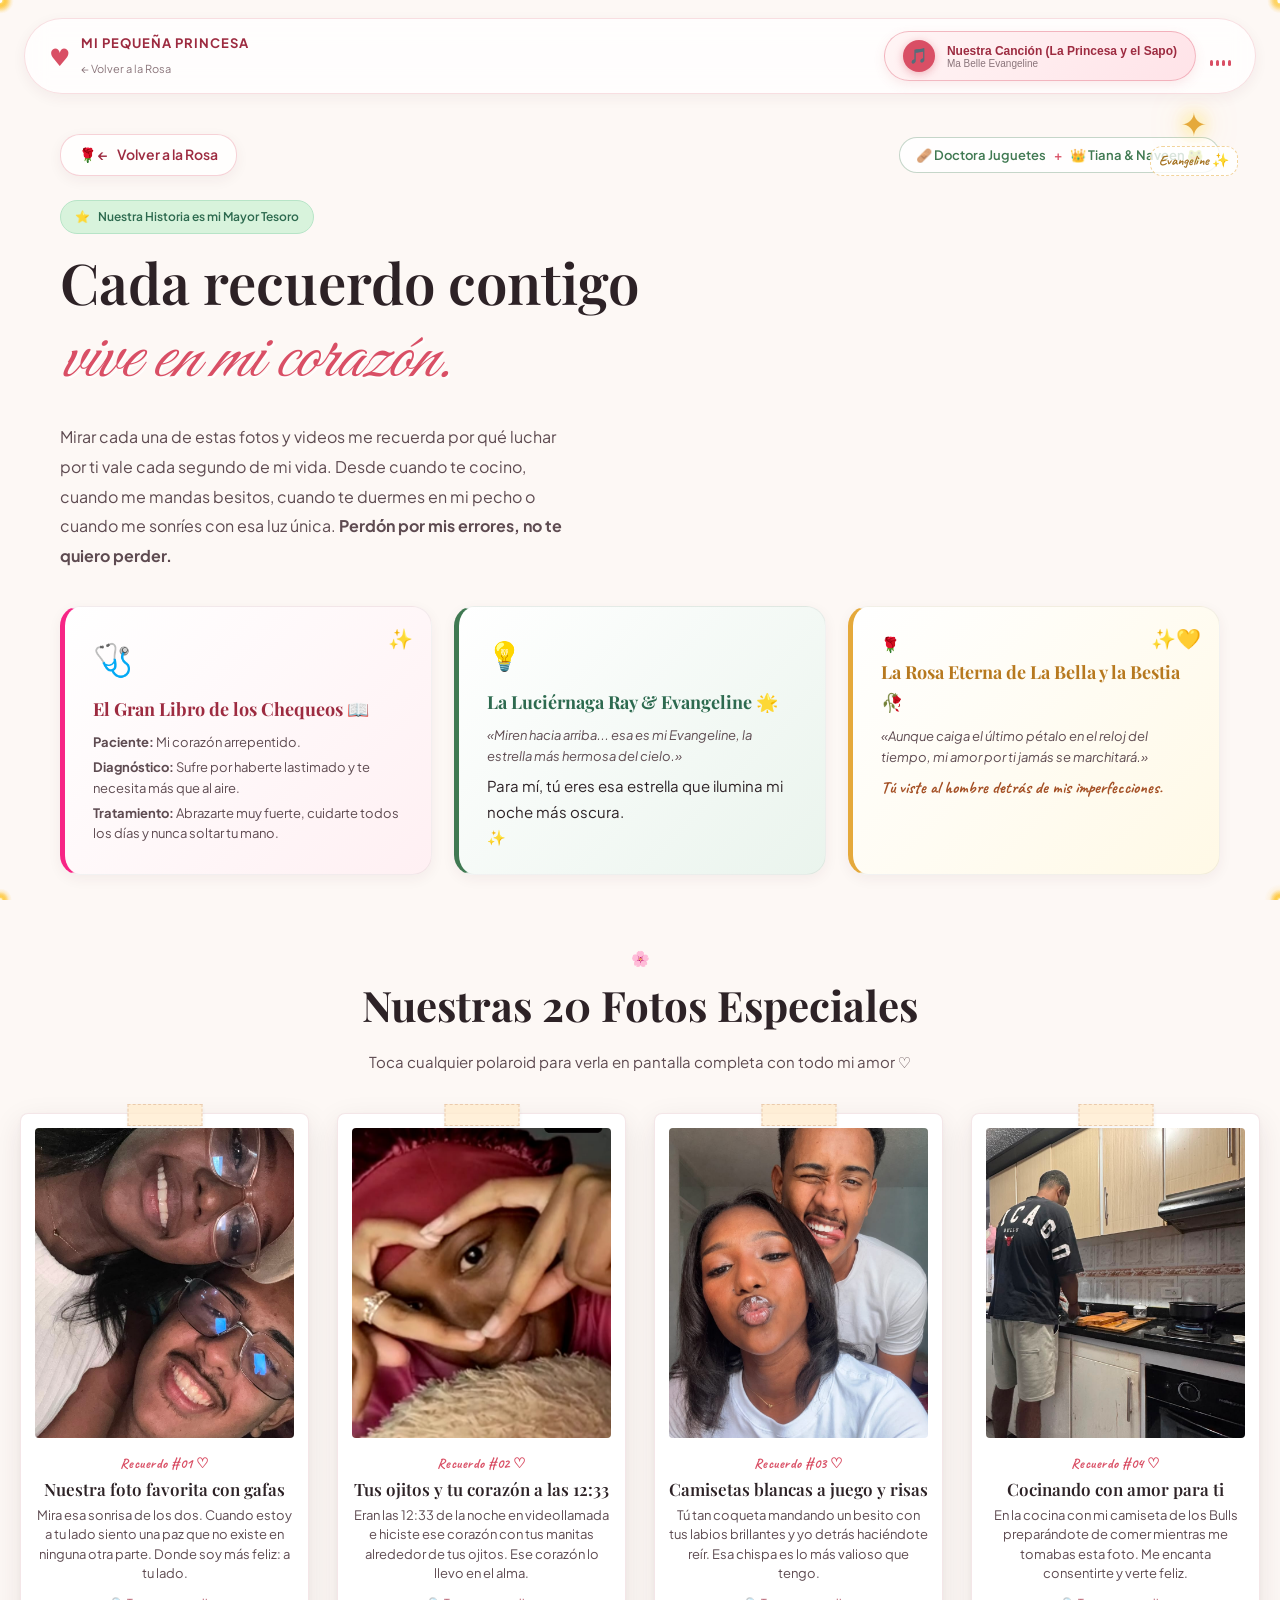
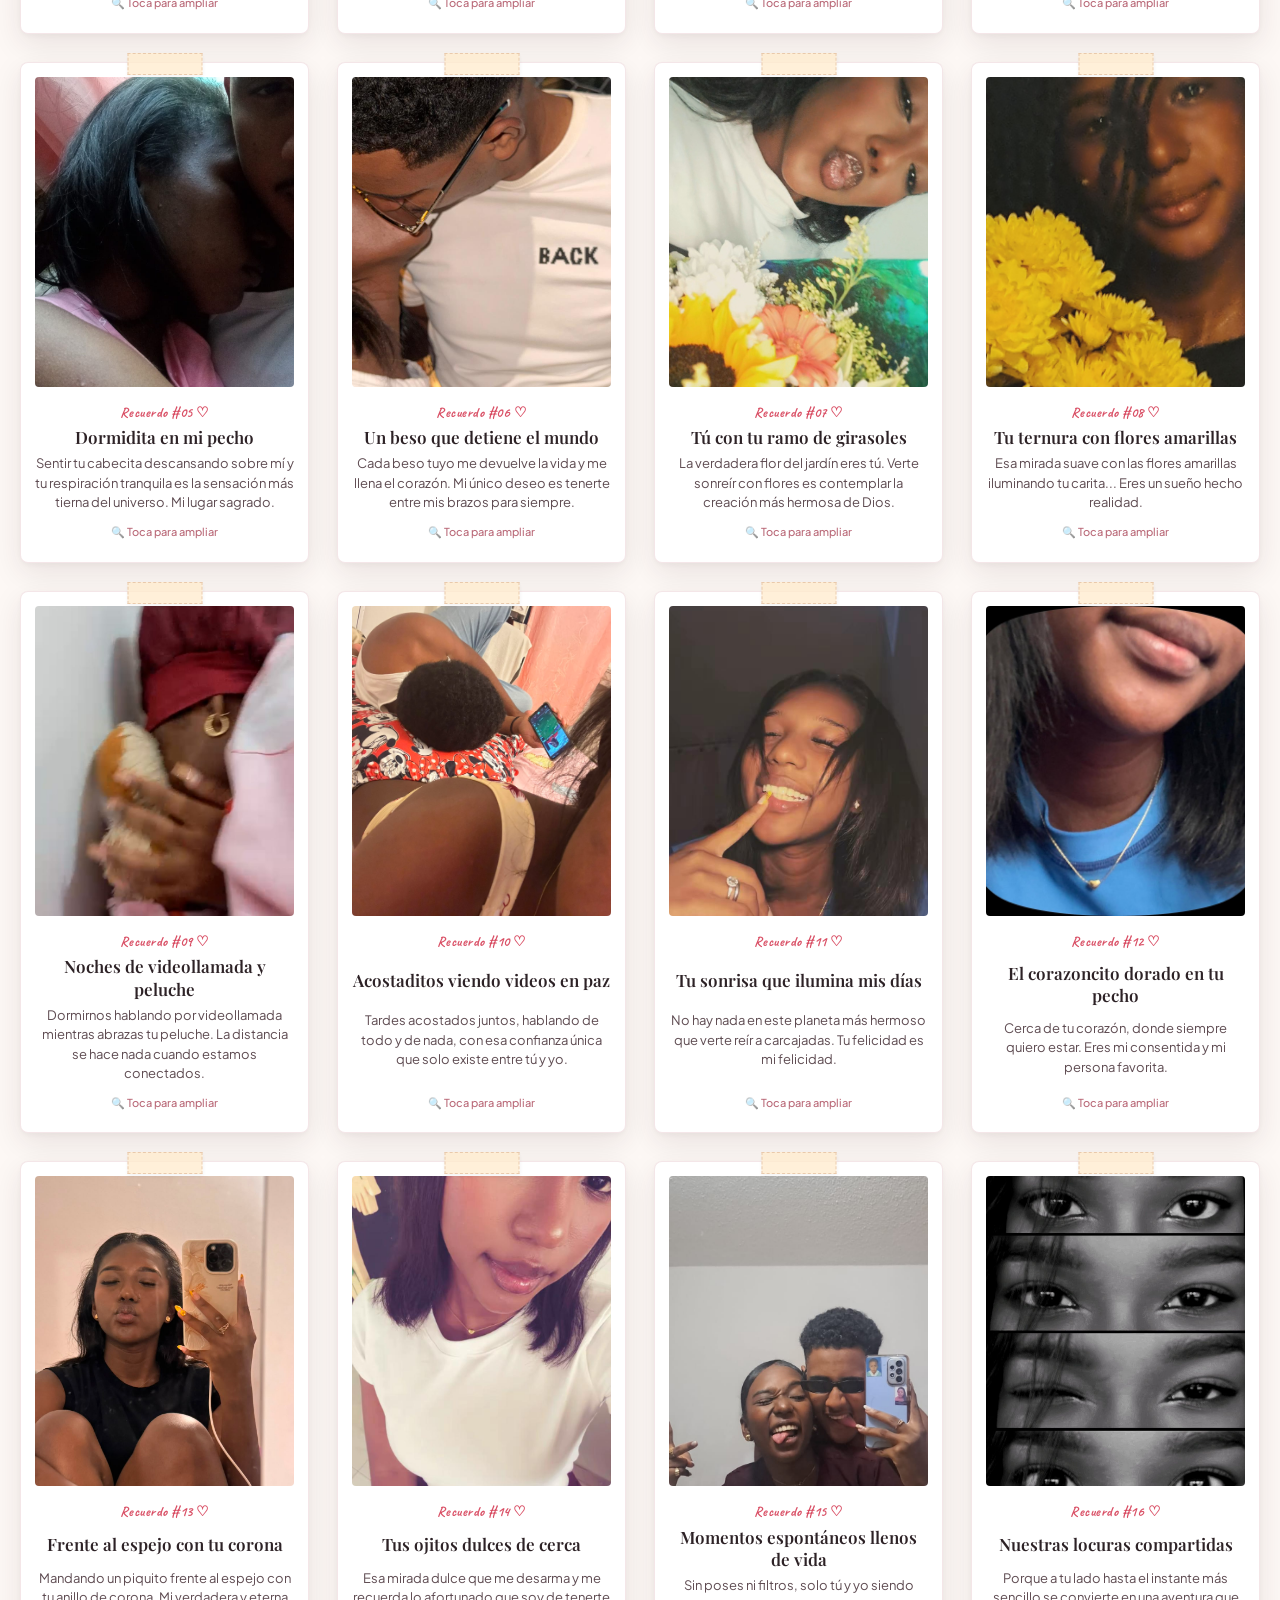
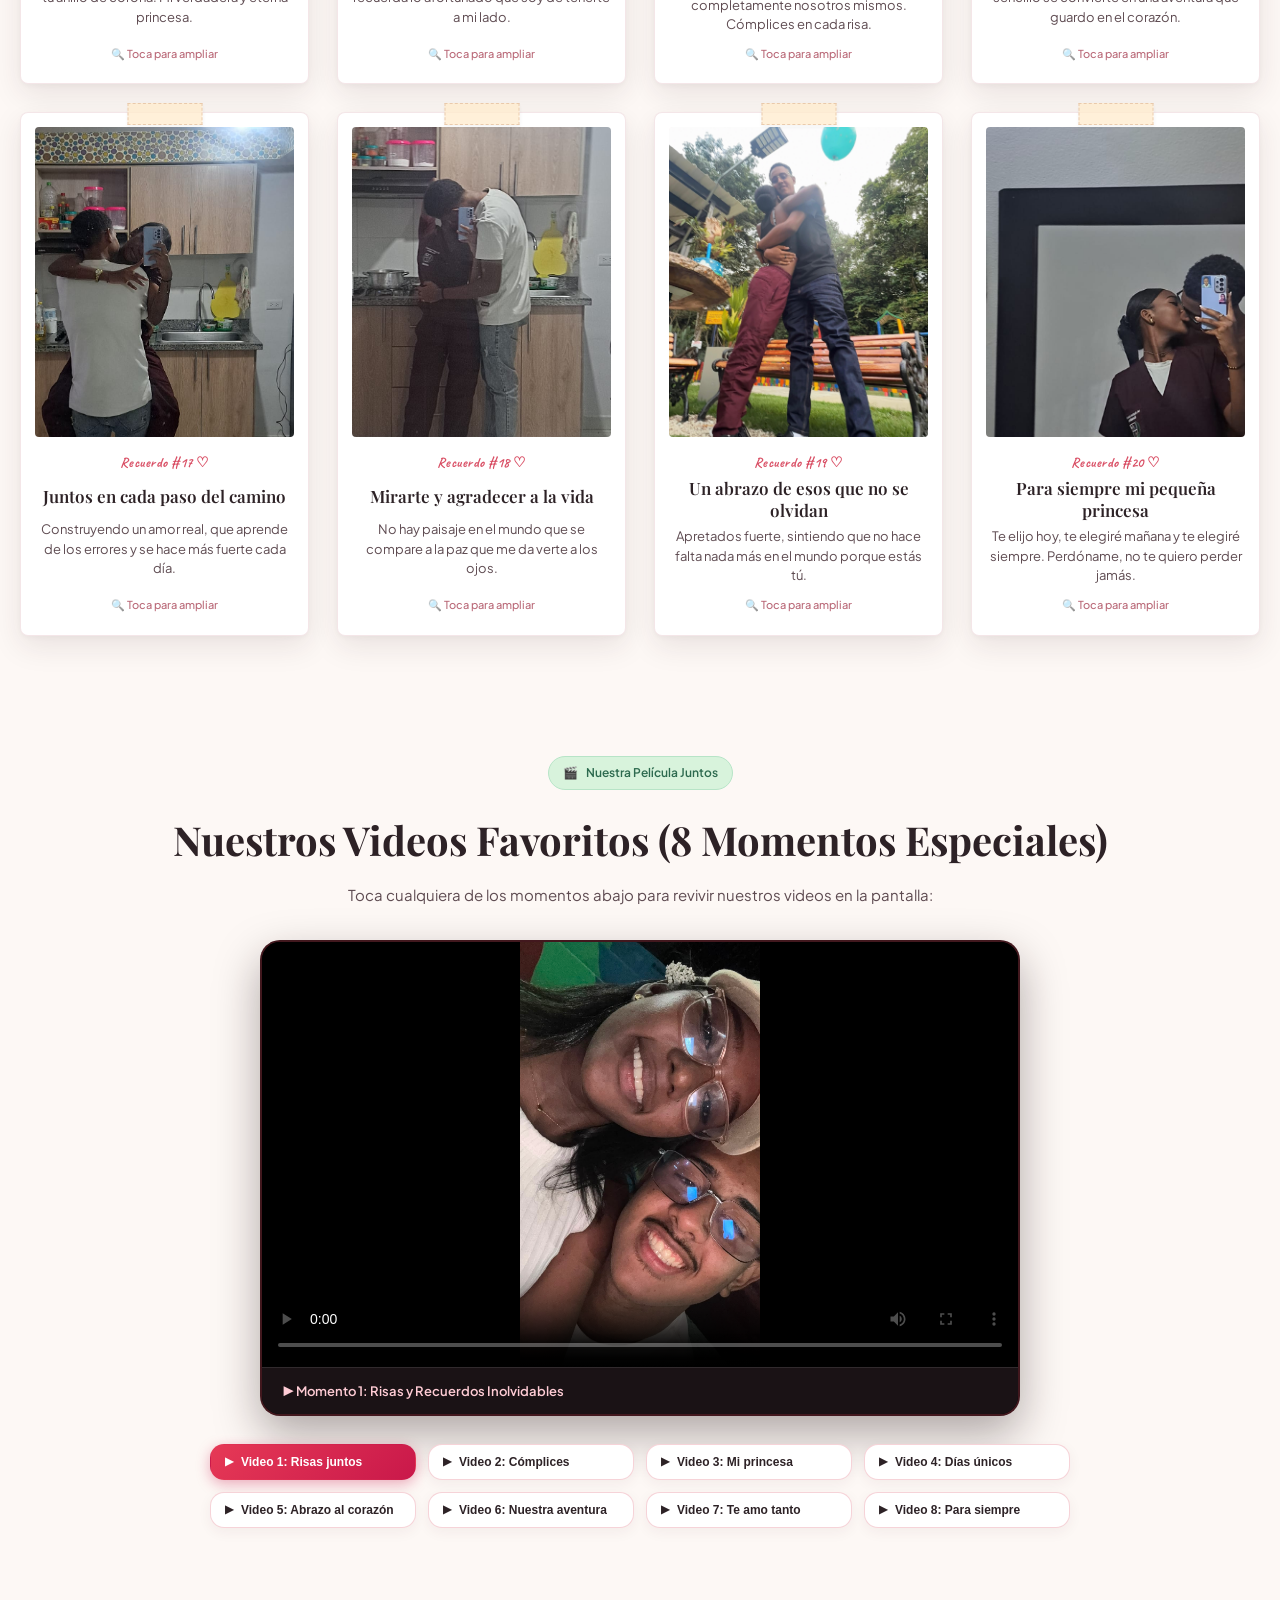
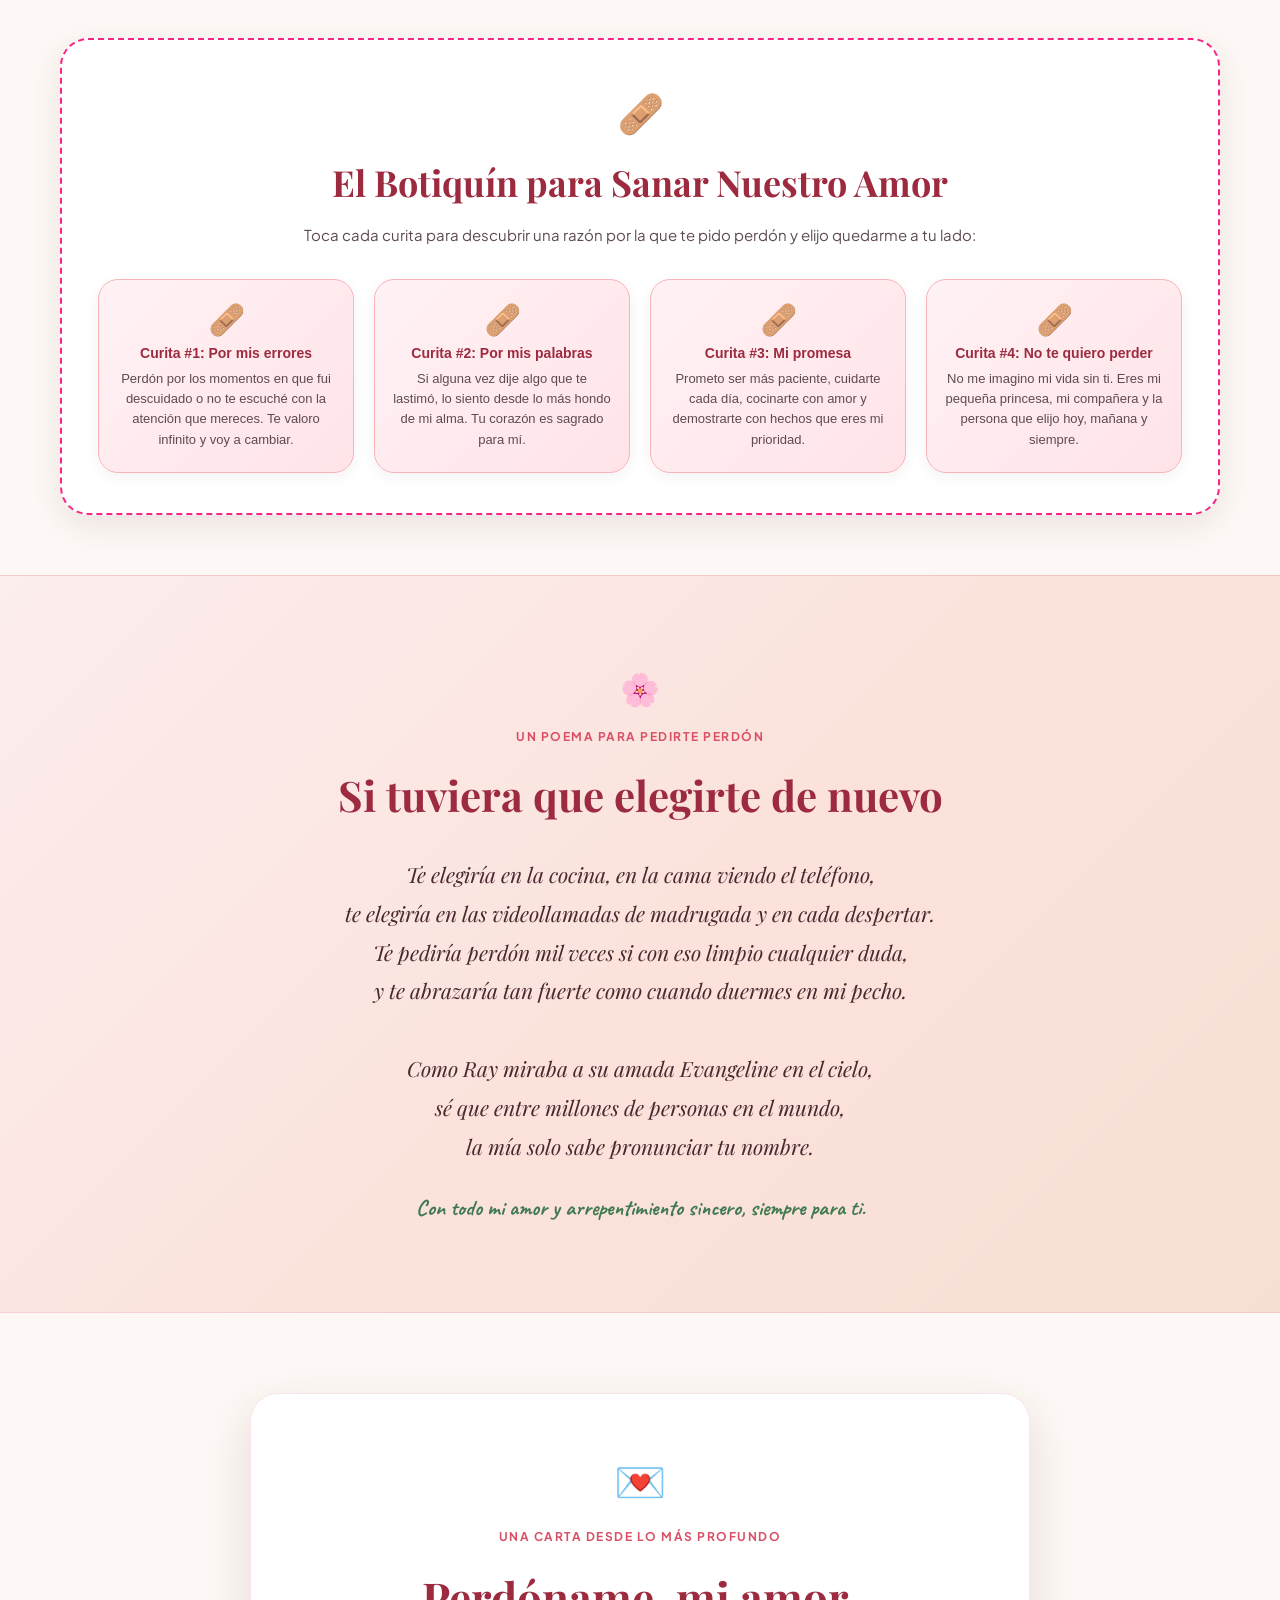
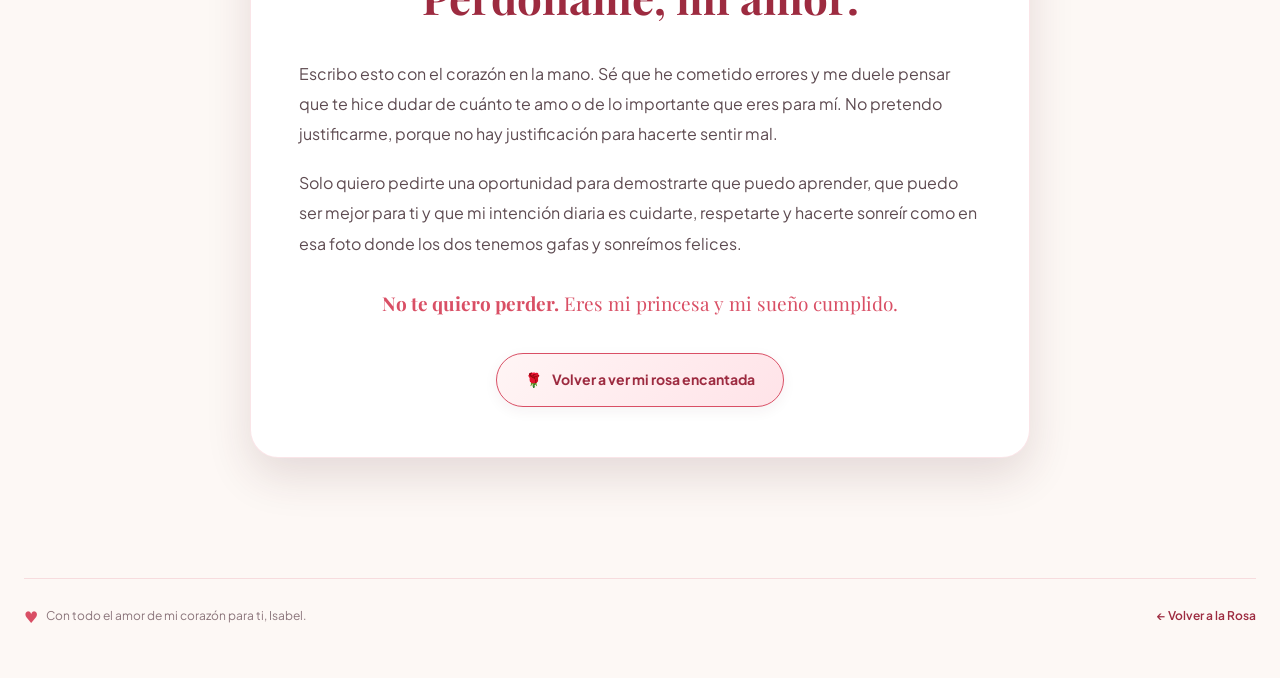
==== recuerdos.html @ 068a268e "Charly y Isabel: Mi Pequena Princesa con 20 fotos, videos, flor animada y musica" ====
<!doctype html>
<html lang="es">
<head>
  <meta charset="utf-8">
  <meta name="viewport" content="width=device-width, initial-scale=1">
  <meta name="theme-color" content="#fcf3ef">
  <meta name="description" content="Nuestros recuerdos más bonitos, fotos, videos y una promesa de cuidar lo que somos.">
  <title>Nuestros Recuerdos | Charly & Isabel</title>
  <link rel="preconnect" href="https://fonts.googleapis.com">
  <link rel="preconnect" href="https://fonts.gstatic.com" crossorigin>
  <link href="https://fonts.googleapis.com/css2?family=Caveat:wght@600;700&family=Great+Vibes&family=Playfair+Display:ital,wght@0,400;0,600;0,700;1,400;1,600&family=Plus+Jakarta+Sans:wght@300;400;500;600;700&display=swap" rel="stylesheet">
  <link rel="stylesheet" href="styles.css">
  <script src="script.js" defer></script>
</head>
<body class="memories-page">
  <!-- Fondo dinámico de luciérnagas de Ray y pétalos de rosa -->
  <canvas id="ambient-canvas" class="ambient-canvas" aria-hidden="true"></canvas>

  <!-- Estrella Evangeline -->
  <div class="evangeline-star" title="Evangeline, la estrella más brillante" aria-hidden="true">
    <span class="star-sparkle">✦</span>
    <span class="star-caption">Evangeline ✨</span>
  </div>

  <!-- Barra de navegación superior -->
  <header class="topbar">
    <a class="wordmark" href="index.html" aria-label="Volver a la flor">
      <span class="wordmark-heart">♥</span>
      <div class="wordmark-text">
        <strong>MI PEQUEÑA PRINCESA</strong>
        <span>← Volver a la Rosa</span>
      </div>
    </a>

    <div class="music-player-bar">
      <button class="music-button" type="button" data-music-toggle aria-label="Reproducir nuestra canción" title="Reproducir música romántica">
        <span class="music-disc" aria-hidden="true">
          <span class="music-note-icon">🎵</span>
        </span>
        <div class="music-info">
          <span class="music-title-text" data-music-label>Nuestra Canción (La Princesa y el Sapo)</span>
          <span class="music-status-sub">Ma Belle Evangeline</span>
        </div>
      </button>
      <div class="audio-waves" aria-hidden="true">
        <span></span><span></span><span></span><span></span>
      </div>
    </div>
  </header>

  <main>
    <!-- Encabezado de la Página de Recuerdos -->
    <section class="memory-heading layout-wrap">
      <div class="header-nav-row">
        <a class="back-link" href="index.html">
          <span class="back-icon" aria-hidden="true">🌹 ←</span> Volver a la Rosa
        </a>
        <div class="characters-floating-badge">
          <span class="char-icon" title="Doctora Juguetes">🩹 Doctora Juguetes</span>
          <span class="char-sep">+</span>
          <span class="char-icon" title="La Princesa y el Sapo">👑 Tiana & Naveen 🐸</span>
        </div>
      </div>

      <div class="memory-title-box">
        <div class="cute-badge sapo-badge">
          <span class="badge-icon">⭐</span>
          <span>Nuestra Historia es mi Mayor Tesoro</span>
        </div>
        <h1 class="main-title">
          Cada recuerdo contigo<br>
          <em class="title-accent">vive en mi corazón.</em>
        </h1>
        <p class="intro">
          Mirar cada una de estas fotos y videos me recuerda por qué luchar por ti vale cada segundo de mi vida. Desde cuando te cocino, cuando me mandas besitos, cuando te duermes en mi pecho o cuando me sonríes con esa luz única. <strong>Perdón por mis errores, no te quiero perder.</strong>
        </p>
      </div>

      <!-- Personajes animados: Doctora Juguetes y La Princesa y el Sapo -->
      <div class="magical-duo-banner" aria-label="Decoración animada de personajes">
        <!-- Personaje 1: El Gran Chequeo del Amor (Doctora Juguetes) -->
        <div class="char-card doc-box">
          <div class="doc-icon-pulse">🩺</div>
          <div class="doc-card-body">
            <h3>El Gran Libro de los Chequeos 📖</h3>
            <p><strong>Paciente:</strong> Mi corazón arrepentido.</p>
            <p><strong>Diagnóstico:</strong> Sufre por haberte lastimado y te necesita más que al aire.</p>
            <p><strong>Tratamiento:</strong> Abrazarte muy fuerte, cuidarte todos los días y nunca soltar tu mano.</p>
          </div>
          <span class="sparkle-doc">✨</span>
        </div>

        <!-- Personaje 2: Ray y Evangeline (La Princesa y el Sapo) -->
        <div class="char-card bayou-box">
          <div class="ray-mini-glow">
            <span class="firefly-emoji">💡</span>
          </div>
          <div class="bayou-card-body">
            <h3>La Luciérnaga Ray & Evangeline 🌟</h3>
            <p class="bayou-quote">«Miren hacia arriba... esa es mi Evangeline, la estrella más hermosa del cielo.»</p>
            <span class="ray-note">Para mí, tú eres esa estrella que ilumina mi noche más oscura.</span>
          </div>
          <span class="sparkle-bayou">✨</span>
        </div>

        <!-- Personaje 3: La Rosa Encantada -->
        <div class="char-card beauty-box">
          <div class="rose-mini-icon">
            <span class="rose-emoji">🌹</span>
          </div>
          <div class="beauty-card-body">
            <h3>La Rosa Eterna de La Bella y la Bestia 🥀</h3>
            <p class="bayou-quote">«Aunque caiga el último pétalo en el reloj del tiempo, mi amor por ti jamás se marchitará.»</p>
            <span class="beauty-note">Tú viste al hombre detrás de mis imperfecciones.</span>
          </div>
          <span class="sparkle-rose">✨💛</span>
        </div>
      </div>
    </section>

    <!-- ÁLBUM COMPLETO CON TODAS LAS 20 FOTOS REALES (DISEÑO POLAROID CENTRADO) -->
    <section class="photos-album-section" aria-label="Todas nuestras fotos juntos">
      <div class="section-title-center">
        <span class="tiny-flower">🌸</span>
        <h2 class="album-section-title">Nuestras 20 Fotos Especiales</h2>
        <p class="album-section-sub">Toca cualquier polaroid para verla en pantalla completa con todo mi amor ♡</p>
      </div>

      <div class="photos-album-grid">

        <article class="polaroid-card" data-full="assets/foto-8.jpg" data-caption="Nuestra foto favorita con gafas — Mira esa sonrisa de los dos. Cuando estoy a tu lado siento una paz que no existe en ninguna otra parte. Donde soy más feliz: a tu lado.">
          <div class="polaroid-tape" aria-hidden="true"></div>
          <div class="polaroid-img-wrap">
            <img src="assets/foto-8.jpg" alt="Nuestra foto favorita con gafas" loading="lazy">
          </div>
          <div class="polaroid-content">
            <span class="polaroid-num-badge">Recuerdo #01 ♡</span>
            <h3 class="polaroid-title">Nuestra foto favorita con gafas</h3>
            <p class="polaroid-desc">Mira esa sonrisa de los dos. Cuando estoy a tu lado siento una paz que no existe en ninguna otra parte. Donde soy más feliz: a tu lado.</p>
            <span class="zoom-hint">🔍 Toca para ampliar</span>
          </div>
        </article>

        <article class="polaroid-card" data-full="assets/foto-2.jpg" data-caption="Tus ojitos y tu corazón a las 12:33 — Eran las 12:33 de la noche en videollamada e hiciste ese corazón con tus manitas alrededor de tus ojitos. Ese corazón lo llevo en el alma.">
          <div class="polaroid-tape" aria-hidden="true"></div>
          <div class="polaroid-img-wrap">
            <img src="assets/foto-2.jpg" alt="Tus ojitos y tu corazón a las 12:33" loading="lazy">
          </div>
          <div class="polaroid-content">
            <span class="polaroid-num-badge">Recuerdo #02 ♡</span>
            <h3 class="polaroid-title">Tus ojitos y tu corazón a las 12:33</h3>
            <p class="polaroid-desc">Eran las 12:33 de la noche en videollamada e hiciste ese corazón con tus manitas alrededor de tus ojitos. Ese corazón lo llevo en el alma.</p>
            <span class="zoom-hint">🔍 Toca para ampliar</span>
          </div>
        </article>

        <article class="polaroid-card" data-full="assets/foto-5.jpg" data-caption="Camisetas blancas a juego y risas — Tú tan coqueta mandando un besito con tus labios brillantes y yo detrás haciéndote reír. Esa chispa es lo más valioso que tengo.">
          <div class="polaroid-tape" aria-hidden="true"></div>
          <div class="polaroid-img-wrap">
            <img src="assets/foto-5.jpg" alt="Camisetas blancas a juego y risas" loading="lazy">
          </div>
          <div class="polaroid-content">
            <span class="polaroid-num-badge">Recuerdo #03 ♡</span>
            <h3 class="polaroid-title">Camisetas blancas a juego y risas</h3>
            <p class="polaroid-desc">Tú tan coqueta mandando un besito con tus labios brillantes y yo detrás haciéndote reír. Esa chispa es lo más valioso que tengo.</p>
            <span class="zoom-hint">🔍 Toca para ampliar</span>
          </div>
        </article>

        <article class="polaroid-card" data-full="assets/foto-4.jpg" data-caption="Cocinando con amor para ti — En la cocina con mi camiseta de los Bulls preparándote de comer mientras me tomabas esta foto. Me encanta consentirte y verte feliz.">
          <div class="polaroid-tape" aria-hidden="true"></div>
          <div class="polaroid-img-wrap">
            <img src="assets/foto-4.jpg" alt="Cocinando con amor para ti" loading="lazy">
          </div>
          <div class="polaroid-content">
            <span class="polaroid-num-badge">Recuerdo #04 ♡</span>
            <h3 class="polaroid-title">Cocinando con amor para ti</h3>
            <p class="polaroid-desc">En la cocina con mi camiseta de los Bulls preparándote de comer mientras me tomabas esta foto. Me encanta consentirte y verte feliz.</p>
            <span class="zoom-hint">🔍 Toca para ampliar</span>
          </div>
        </article>

        <article class="polaroid-card" data-full="assets/foto-9.jpg" data-caption="Dormidita en mi pecho — Sentir tu cabecita descansando sobre mí y tu respiración tranquila es la sensación más tierna del universo. Mi lugar sagrado.">
          <div class="polaroid-tape" aria-hidden="true"></div>
          <div class="polaroid-img-wrap">
            <img src="assets/foto-9.jpg" alt="Dormidita en mi pecho" loading="lazy">
          </div>
          <div class="polaroid-content">
            <span class="polaroid-num-badge">Recuerdo #05 ♡</span>
            <h3 class="polaroid-title">Dormidita en mi pecho</h3>
            <p class="polaroid-desc">Sentir tu cabecita descansando sobre mí y tu respiración tranquila es la sensación más tierna del universo. Mi lugar sagrado.</p>
            <span class="zoom-hint">🔍 Toca para ampliar</span>
          </div>
        </article>

        <article class="polaroid-card" data-full="assets/foto-7.jpg" data-caption="Un beso que detiene el mundo — Cada beso tuyo me devuelve la vida y me llena el corazón. Mi único deseo es tenerte entre mis brazos para siempre.">
          <div class="polaroid-tape" aria-hidden="true"></div>
          <div class="polaroid-img-wrap">
            <img src="assets/foto-7.jpg" alt="Un beso que detiene el mundo" loading="lazy">
          </div>
          <div class="polaroid-content">
            <span class="polaroid-num-badge">Recuerdo #06 ♡</span>
            <h3 class="polaroid-title">Un beso que detiene el mundo</h3>
            <p class="polaroid-desc">Cada beso tuyo me devuelve la vida y me llena el corazón. Mi único deseo es tenerte entre mis brazos para siempre.</p>
            <span class="zoom-hint">🔍 Toca para ampliar</span>
          </div>
        </article>

        <article class="polaroid-card" data-full="assets/foto-10.jpg" data-caption="Tú con tu ramo de girasoles — La verdadera flor del jardín eres tú. Verte sonreír con flores es contemplar la creación más hermosa de Dios.">
          <div class="polaroid-tape" aria-hidden="true"></div>
          <div class="polaroid-img-wrap">
            <img src="assets/foto-10.jpg" alt="Tú con tu ramo de girasoles" loading="lazy">
          </div>
          <div class="polaroid-content">
            <span class="polaroid-num-badge">Recuerdo #07 ♡</span>
            <h3 class="polaroid-title">Tú con tu ramo de girasoles</h3>
            <p class="polaroid-desc">La verdadera flor del jardín eres tú. Verte sonreír con flores es contemplar la creación más hermosa de Dios.</p>
            <span class="zoom-hint">🔍 Toca para ampliar</span>
          </div>
        </article>

        <article class="polaroid-card" data-full="assets/foto-6.jpg" data-caption="Tu ternura con flores amarillas — Esa mirada suave con las flores amarillas iluminando tu carita... Eres un sueño hecho realidad.">
          <div class="polaroid-tape" aria-hidden="true"></div>
          <div class="polaroid-img-wrap">
            <img src="assets/foto-6.jpg" alt="Tu ternura con flores amarillas" loading="lazy">
          </div>
          <div class="polaroid-content">
            <span class="polaroid-num-badge">Recuerdo #08 ♡</span>
            <h3 class="polaroid-title">Tu ternura con flores amarillas</h3>
            <p class="polaroid-desc">Esa mirada suave con las flores amarillas iluminando tu carita... Eres un sueño hecho realidad.</p>
            <span class="zoom-hint">🔍 Toca para ampliar</span>
          </div>
        </article>

        <article class="polaroid-card" data-full="assets/foto-1.jpg" data-caption="Noches de videollamada y peluche — Dormirnos hablando por videollamada mientras abrazas tu peluche. La distancia se hace nada cuando estamos conectados.">
          <div class="polaroid-tape" aria-hidden="true"></div>
          <div class="polaroid-img-wrap">
            <img src="assets/foto-1.jpg" alt="Noches de videollamada y peluche" loading="lazy">
          </div>
          <div class="polaroid-content">
            <span class="polaroid-num-badge">Recuerdo #09 ♡</span>
            <h3 class="polaroid-title">Noches de videollamada y peluche</h3>
            <p class="polaroid-desc">Dormirnos hablando por videollamada mientras abrazas tu peluche. La distancia se hace nada cuando estamos conectados.</p>
            <span class="zoom-hint">🔍 Toca para ampliar</span>
          </div>
        </article>

        <article class="polaroid-card" data-full="assets/foto-3.jpg" data-caption="Acostaditos viendo videos en paz — Tardes acostados juntos, hablando de todo y de nada, con esa confianza única que solo existe entre tú y yo.">
          <div class="polaroid-tape" aria-hidden="true"></div>
          <div class="polaroid-img-wrap">
            <img src="assets/foto-3.jpg" alt="Acostaditos viendo videos en paz" loading="lazy">
          </div>
          <div class="polaroid-content">
            <span class="polaroid-num-badge">Recuerdo #10 ♡</span>
            <h3 class="polaroid-title">Acostaditos viendo videos en paz</h3>
            <p class="polaroid-desc">Tardes acostados juntos, hablando de todo y de nada, con esa confianza única que solo existe entre tú y yo.</p>
            <span class="zoom-hint">🔍 Toca para ampliar</span>
          </div>
        </article>

        <article class="polaroid-card" data-full="assets/foto-11.jpg" data-caption="Tu sonrisa que ilumina mis días — No hay nada en este planeta más hermoso que verte reír a carcajadas. Tu felicidad es mi felicidad.">
          <div class="polaroid-tape" aria-hidden="true"></div>
          <div class="polaroid-img-wrap">
            <img src="assets/foto-11.jpg" alt="Tu sonrisa que ilumina mis días" loading="lazy">
          </div>
          <div class="polaroid-content">
            <span class="polaroid-num-badge">Recuerdo #11 ♡</span>
            <h3 class="polaroid-title">Tu sonrisa que ilumina mis días</h3>
            <p class="polaroid-desc">No hay nada en este planeta más hermoso que verte reír a carcajadas. Tu felicidad es mi felicidad.</p>
            <span class="zoom-hint">🔍 Toca para ampliar</span>
          </div>
        </article>

        <article class="polaroid-card" data-full="assets/foto-12.jpg" data-caption="El corazoncito dorado en tu pecho — Cerca de tu corazón, donde siempre quiero estar. Eres mi consentida y mi persona favorita.">
          <div class="polaroid-tape" aria-hidden="true"></div>
          <div class="polaroid-img-wrap">
            <img src="assets/foto-12.jpg" alt="El corazoncito dorado en tu pecho" loading="lazy">
          </div>
          <div class="polaroid-content">
            <span class="polaroid-num-badge">Recuerdo #12 ♡</span>
            <h3 class="polaroid-title">El corazoncito dorado en tu pecho</h3>
            <p class="polaroid-desc">Cerca de tu corazón, donde siempre quiero estar. Eres mi consentida y mi persona favorita.</p>
            <span class="zoom-hint">🔍 Toca para ampliar</span>
          </div>
        </article>

        <article class="polaroid-card" data-full="assets/foto-13.jpg" data-caption="Frente al espejo con tu corona — Mandando un piquito frente al espejo con tu anillo de corona. Mi verdadera y eterna princesa.">
          <div class="polaroid-tape" aria-hidden="true"></div>
          <div class="polaroid-img-wrap">
            <img src="assets/foto-13.jpg" alt="Frente al espejo con tu corona" loading="lazy">
          </div>
          <div class="polaroid-content">
            <span class="polaroid-num-badge">Recuerdo #13 ♡</span>
            <h3 class="polaroid-title">Frente al espejo con tu corona</h3>
            <p class="polaroid-desc">Mandando un piquito frente al espejo con tu anillo de corona. Mi verdadera y eterna princesa.</p>
            <span class="zoom-hint">🔍 Toca para ampliar</span>
          </div>
        </article>

        <article class="polaroid-card" data-full="assets/foto-14.jpg" data-caption="Tus ojitos dulces de cerca — Esa mirada dulce que me desarma y me recuerda lo afortunado que soy de tenerte a mi lado.">
          <div class="polaroid-tape" aria-hidden="true"></div>
          <div class="polaroid-img-wrap">
            <img src="assets/foto-14.jpg" alt="Tus ojitos dulces de cerca" loading="lazy">
          </div>
          <div class="polaroid-content">
            <span class="polaroid-num-badge">Recuerdo #14 ♡</span>
            <h3 class="polaroid-title">Tus ojitos dulces de cerca</h3>
            <p class="polaroid-desc">Esa mirada dulce que me desarma y me recuerda lo afortunado que soy de tenerte a mi lado.</p>
            <span class="zoom-hint">🔍 Toca para ampliar</span>
          </div>
        </article>

        <article class="polaroid-card" data-full="assets/foto-15.jpg" data-caption="Momentos espontáneos llenos de vida — Sin poses ni filtros, solo tú y yo siendo completamente nosotros mismos. Cómplices en cada risa.">
          <div class="polaroid-tape" aria-hidden="true"></div>
          <div class="polaroid-img-wrap">
            <img src="assets/foto-15.jpg" alt="Momentos espontáneos llenos de vida" loading="lazy">
          </div>
          <div class="polaroid-content">
            <span class="polaroid-num-badge">Recuerdo #15 ♡</span>
            <h3 class="polaroid-title">Momentos espontáneos llenos de vida</h3>
            <p class="polaroid-desc">Sin poses ni filtros, solo tú y yo siendo completamente nosotros mismos. Cómplices en cada risa.</p>
            <span class="zoom-hint">🔍 Toca para ampliar</span>
          </div>
        </article>

        <article class="polaroid-card" data-full="assets/foto-16.jpg" data-caption="Nuestras locuras compartidas — Porque a tu lado hasta el instante más sencillo se convierte en una aventura que guardo en el corazón.">
          <div class="polaroid-tape" aria-hidden="true"></div>
          <div class="polaroid-img-wrap">
            <img src="assets/foto-16.jpg" alt="Nuestras locuras compartidas" loading="lazy">
          </div>
          <div class="polaroid-content">
            <span class="polaroid-num-badge">Recuerdo #16 ♡</span>
            <h3 class="polaroid-title">Nuestras locuras compartidas</h3>
            <p class="polaroid-desc">Porque a tu lado hasta el instante más sencillo se convierte en una aventura que guardo en el corazón.</p>
            <span class="zoom-hint">🔍 Toca para ampliar</span>
          </div>
        </article>

        <article class="polaroid-card" data-full="assets/foto-17.jpg" data-caption="Juntos en cada paso del camino — Construyendo un amor real, que aprende de los errores y se hace más fuerte cada día.">
          <div class="polaroid-tape" aria-hidden="true"></div>
          <div class="polaroid-img-wrap">
            <img src="assets/foto-17.jpg" alt="Juntos en cada paso del camino" loading="lazy">
          </div>
          <div class="polaroid-content">
            <span class="polaroid-num-badge">Recuerdo #17 ♡</span>
            <h3 class="polaroid-title">Juntos en cada paso del camino</h3>
            <p class="polaroid-desc">Construyendo un amor real, que aprende de los errores y se hace más fuerte cada día.</p>
            <span class="zoom-hint">🔍 Toca para ampliar</span>
          </div>
        </article>

        <article class="polaroid-card" data-full="assets/foto-18.jpg" data-caption="Mirarte y agradecer a la vida — No hay paisaje en el mundo que se compare a la paz que me da verte a los ojos.">
          <div class="polaroid-tape" aria-hidden="true"></div>
          <div class="polaroid-img-wrap">
            <img src="assets/foto-18.jpg" alt="Mirarte y agradecer a la vida" loading="lazy">
          </div>
          <div class="polaroid-content">
            <span class="polaroid-num-badge">Recuerdo #18 ♡</span>
            <h3 class="polaroid-title">Mirarte y agradecer a la vida</h3>
            <p class="polaroid-desc">No hay paisaje en el mundo que se compare a la paz que me da verte a los ojos.</p>
            <span class="zoom-hint">🔍 Toca para ampliar</span>
          </div>
        </article>

        <article class="polaroid-card" data-full="assets/foto-19.jpg" data-caption="Un abrazo de esos que no se olvidan — Apretados fuerte, sintiendo que no hace falta nada más en el mundo porque estás tú.">
          <div class="polaroid-tape" aria-hidden="true"></div>
          <div class="polaroid-img-wrap">
            <img src="assets/foto-19.jpg" alt="Un abrazo de esos que no se olvidan" loading="lazy">
          </div>
          <div class="polaroid-content">
            <span class="polaroid-num-badge">Recuerdo #19 ♡</span>
            <h3 class="polaroid-title">Un abrazo de esos que no se olvidan</h3>
            <p class="polaroid-desc">Apretados fuerte, sintiendo que no hace falta nada más en el mundo porque estás tú.</p>
            <span class="zoom-hint">🔍 Toca para ampliar</span>
          </div>
        </article>

        <article class="polaroid-card" data-full="assets/foto-20.jpg" data-caption="Para siempre mi pequeña princesa — Te elijo hoy, te elegiré mañana y te elegiré siempre. Perdóname, no te quiero perder jamás.">
          <div class="polaroid-tape" aria-hidden="true"></div>
          <div class="polaroid-img-wrap">
            <img src="assets/foto-20.jpg" alt="Para siempre mi pequeña princesa" loading="lazy">
          </div>
          <div class="polaroid-content">
            <span class="polaroid-num-badge">Recuerdo #20 ♡</span>
            <h3 class="polaroid-title">Para siempre mi pequeña princesa</h3>
            <p class="polaroid-desc">Te elijo hoy, te elegiré mañana y te elegiré siempre. Perdóname, no te quiero perder jamás.</p>
            <span class="zoom-hint">🔍 Toca para ampliar</span>
          </div>
        </article>
      </div>
    </section>

    <!-- SECCIÓN DE NUESTROS VIDEOS JUNTOS (8 VIDEOS) -->
    <section class="video-cinema-section layout-wrap">
      <div class="cinema-header">
        <div class="cute-badge sapo-badge">
          <span class="badge-icon">🎬</span>
          <span>Nuestra Película Juntos</span>
        </div>
        <h2>Nuestros Videos Favoritos (8 Momentos Especiales)</h2>
        <p>Toca cualquiera de los momentos abajo para revivir nuestros videos en la pantalla:</p>
      </div>

      <div class="cinema-player-card">
        <div class="cinema-screen">
          <video id="main-memory-video" class="cinema-video-elem" controls preload="metadata" poster="assets/foto-8.jpg" playsinline>
            <source src="assets/video-1.mp4" type="video/mp4">
            Tu navegador no soporta el video.
          </video>
        </div>
        <div class="cinema-controls-bar">
          <span id="current-video-title" class="video-now-playing">▶ Momento 1: Risas y Recuerdos Inolvidables</span>
        </div>
      </div>

      <!-- Lista de los 8 videos interactivos -->
      <div class="video-playlist-grid">
        <button class="video-chip active" type="button" data-video-src="assets/video-1.mp4" data-video-title="Momento 1: Risas y Recuerdos Inolvidables">
          <span class="chip-play">▶</span>
          <span class="chip-text">Video 1: Risas juntos</span>
        </button>
        <button class="video-chip" type="button" data-video-src="assets/video-2.mp4" data-video-title="Momento 2: Cómplices siempre">
          <span class="chip-play">▶</span>
          <span class="chip-text">Video 2: Cómplices</span>
        </button>
        <button class="video-chip" type="button" data-video-src="assets/video-3.mp4" data-video-title="Momento 3: Mi pequeña princesa">
          <span class="chip-play">▶</span>
          <span class="chip-text">Video 3: Mi princesa</span>
        </button>
        <button class="video-chip" type="button" data-video-src="assets/video-4.mp4" data-video-title="Momento 4: Días inolvidables a tu lado">
          <span class="chip-play">▶</span>
          <span class="chip-text">Video 4: Días únicos</span>
        </button>
        <button class="video-chip" type="button" data-video-src="assets/video-5.mp4" data-video-title="Momento 5: Un abrazo directo al corazón">
          <span class="chip-play">▶</span>
          <span class="chip-text">Video 5: Abrazo al corazón</span>
        </button>
        <button class="video-chip" type="button" data-video-src="assets/video-6.mp4" data-video-title="Momento 6: Nuestra gran aventura">
          <span class="chip-play">▶</span>
          <span class="chip-text">Video 6: Nuestra aventura</span>
        </button>
        <button class="video-chip" type="button" data-video-src="assets/video-7.mp4" data-video-title="Momento 7: Te amo con todo mi ser">
          <span class="chip-play">▶</span>
          <span class="chip-text">Video 7: Te amo tanto</span>
        </button>
        <button class="video-chip" type="button" data-video-src="assets/video-8.mp4" data-video-title="Momento 8: Para toda la vida">
          <span class="chip-play">▶</span>
          <span class="chip-text">Video 8: Para siempre</span>
        </button>
      </div>
    </section>

    <!-- Botiquín del Amor Interactivo (Doctora Juguetes) -->
    <section class="doc-first-aid-section layout-wrap">
      <div class="first-aid-card">
        <div class="first-aid-header">
          <span class="aid-cross">🩹</span>
          <h2>El Botiquín para Sanar Nuestro Amor</h2>
          <p>Toca cada curita para descubrir una razón por la que te pido perdón y elijo quedarme a tu lado:</p>
        </div>
        <div class="bandages-grid">
          <button class="bandage-btn" type="button" data-bandage="1">
            <span class="bandage-shape">🩹</span>
            <span class="bandage-title">Curita #1: Por mis errores</span>
            <span class="bandage-msg">Perdón por los momentos en que fui descuidado o no te escuché con la atención que mereces. Te valoro infinito y voy a cambiar.</span>
          </button>
          <button class="bandage-btn" type="button" data-bandage="2">
            <span class="bandage-shape">🩹</span>
            <span class="bandage-title">Curita #2: Por mis palabras</span>
            <span class="bandage-msg">Si alguna vez dije algo que te lastimó, lo siento desde lo más hondo de mi alma. Tu corazón es sagrado para mí.</span>
          </button>
          <button class="bandage-btn" type="button" data-bandage="3">
            <span class="bandage-shape">🩹</span>
            <span class="bandage-title">Curita #3: Mi promesa</span>
            <span class="bandage-msg">Prometo ser más paciente, cuidarte cada día, cocinarte con amor y demostrarte con hechos que eres mi prioridad.</span>
          </button>
          <button class="bandage-btn" type="button" data-bandage="4">
            <span class="bandage-shape">🩹</span>
            <span class="bandage-title">Curita #4: No te quiero perder</span>
            <span class="bandage-msg">No me imagino mi vida sin ti. Eres mi pequeña princesa, mi compañera y la persona que elijo hoy, mañana y siempre.</span>
          </button>
        </div>
      </div>
    </section>

    <!-- Poema Romántico Dedicado -->
    <section class="poem-section">
      <div class="poem-inner">
        <span class="poem-flower" aria-hidden="true">🌸</span>
        <p class="eyebrow">Un poema para pedirte perdón</p>
        <h2>Si tuviera que elegirte de nuevo</h2>
        <blockquote>
          <p>
            Te elegiría en la cocina, en la cama viendo el teléfono,<br>
            te elegiría en las videollamadas de madrugada y en cada despertar.<br>
            Te pediría perdón mil veces si con eso limpio cualquier duda,<br>
            y te abrazaría tan fuerte como cuando duermes en mi pecho.<br><br>
            Como Ray miraba a su amada Evangeline en el cielo,<br>
            sé que entre millones de personas en el mundo,<br>
            la mía solo sabe pronunciar tu nombre.
          </p>
        </blockquote>
        <p class="poem-signature">Con todo mi amor y arrepentimiento sincero, siempre para ti.</p>
      </div>
    </section>

    <!-- Carta Íntima de Disculpa -->
    <section class="letter-section layout-wrap">
      <div class="letter-card-container">
        <div class="letter-seal" aria-hidden="true">💌</div>
        <p class="eyebrow">Una carta desde lo más profundo</p>
        <h2>Perdóname, mi amor.</h2>
        <div class="letter-content-body">
          <p>
            Escribo esto con el corazón en la mano. Sé que he cometido errores y me duele pensar que te hice dudar de cuánto te amo o de lo importante que eres para mí. No pretendo justificarme, porque no hay justificación para hacerte sentir mal.
          </p>
          <p>
            Solo quiero pedirte una oportunidad para demostrarte que puedo aprender, que puedo ser mejor para ti y que mi intención diaria es cuidarte, respetarte y hacerte sonreír como en esa foto donde los dos tenemos gafas y sonreímos felices.
          </p>
          <p class="letter-emphasis">
            <strong>No te quiero perder.</strong> Eres mi princesa y mi sueño cumplido.
          </p>
        </div>
        <div class="letter-buttons-row">
          <a class="return-button" href="index.html">
            <span aria-hidden="true">🌹</span> Volver a ver mi rosa encantada
          </a>
        </div>
      </div>
    </section>
  </main>

  <!-- Modal Lightbox para fotos ampliadas en HD -->
  <dialog id="photo-modal" class="photo-modal" aria-label="Ver recuerdo en grande">
    <div class="modal-card">
      <button class="close-modal-btn" type="button" id="close-modal-btn" aria-label="Cerrar modal">✕</button>
      <div id="modal-img-container" class="modal-img-container"></div>
      <p id="modal-caption" class="modal-caption"></p>
    </div>
  </dialog>

  <!-- Pie de página -->
  <footer class="site-footer">
    <div class="footer-left">
      <span class="footer-heart">♥</span>
      <span>Con todo el amor de mi corazón para ti, Isabel.</span>
    </div>
    <div class="footer-right">
      <a class="footer-link" href="index.html">← Volver a la Rosa</a>
    </div>
  </footer>

  <!-- Audio de fondo -->
  <audio id="site-audio" loop preload="auto" aria-label="Nuestra canción"></audio>
</body>
</html>
---- styles.css ----
/* ==========================================================
   ESTILOS ROMÁNTICOS - MI PEQUEÑA PRINCESA
   Temática: Ramo de flores, La Princesa y el Sapo, Doctora Juguetes
   ========================================================== */

:root {
  color-scheme: light;
  --bg-cream: #fdf8f5;
  --bg-card: #ffffff;
  --bg-soft-pink: #fde8e9;
  --bg-bayou: #e8f4ed;
  
  --ink-primary: #2d2226;
  --ink-secondary: #5e4b51;
  --ink-muted: #8b757b;

  --rose-primary: #d94f65;
  --rose-deep: #9d2b40;
  --rose-light: #fcd5ce;
  --rose-glow: rgba(217, 79, 101, 0.35);

  --gold-accent: #e5a93b;
  --gold-glow: rgba(229, 169, 59, 0.45);

  --bayou-green: #407952;
  --bayou-leaf: #6ca079;
  --bayou-soft: #d3ebd9;

  --doc-lavender: #b388eb;
  --doc-pink: #f72585;

  --font-serif: 'Playfair Display', Georgia, serif;
  --font-sans: 'Plus Jakarta Sans', system-ui, -apple-system, sans-serif;
  --font-hand: 'Caveat', cursive;
  --font-script: 'Great Vibes', cursive;

  --shadow-sm: 0 4px 14px rgba(78, 36, 46, 0.06);
  --shadow-md: 0 10px 30px rgba(78, 36, 46, 0.1);
  --shadow-lg: 0 18px 45px rgba(78, 36, 46, 0.14);
}

* {
  box-sizing: border-box;
  margin: 0;
  padding: 0;
}

html {
  scroll-behavior: smooth;
}

body {
  font-family: var(--font-sans);
  background-color: var(--bg-cream);
  color: var(--ink-primary);
  line-height: 1.7;
  font-size: 15px;
  overflow-x: hidden;
  position: relative;
  min-height: 100vh;
}

/* ==========================================================
   LA ROSA CLÁSICA Y LETRAS CAYENDO (CÓDIGO EXACTO DEL USUARIO)
   ========================================================== */
body.rose-classic-page {
  background: #122139 !important;
  overflow: hidden;
  font-family: var(--font-sans);
  height: 100vh;
  width: 100vw;
  margin: 0;
  padding: 0;
  position: relative;
  color: #ffffff;
}

/* Letras de Amor Cayendo en Múltiples Idiomas */
.falling-text {
  position: absolute;
  color: #ff96c0;
  font-size: 16px;
  font-weight: bold;
  pointer-events: none;
  animation: fall linear infinite;
  z-index: 1;
  text-shadow: 0 0 8px rgba(255, 150, 192, 0.4);
  white-space: nowrap;
}

@keyframes fall {
  0% {
    top: -50px;
    opacity: 1;
  }
  100% {
    top: 100%;
    opacity: 0;
  }
}

.rose-screen-wrap {
  width: 100vw;
  height: 100vh;
  position: relative;
  display: flex;
  flex-direction: column;
  justify-content: space-between;
  align-items: center;
  box-sizing: border-box;
  z-index: 10;
  padding: 18px 16px;
  pointer-events: none;
}

.rose-screen-wrap * {
  pointer-events: auto;
}

/* Encabezado */
.rose-header {
  text-align: center;
  margin-top: 1.5%;
  z-index: 20;
}

.rose-header h2 {
  margin-top: 0;
  color: green;
  font-size: clamp(22px, 3.2vw, 36px);
  text-align: center;
  z-index: 2;
  position: relative;
  font-weight: 700;
  letter-spacing: 0.5px;
  text-shadow: 0 0 10px rgba(0, 200, 100, 0.4);
}

.apology-title {
  font-family: var(--font-serif);
  font-size: clamp(20px, 2.8vw, 36px);
  color: #ffffff;
  line-height: 1.25;
  margin: 4px 0 6px;
  font-weight: 500;
}

.apology-accent {
  font-family: var(--font-script);
  font-size: clamp(30px, 3.8vw, 50px);
  color: #ff6584;
  font-weight: 400;
  display: inline-block;
  text-shadow: 0 0 16px rgba(255, 101, 132, 0.6);
}

.touch-hint-line {
  font-family: var(--font-hand);
  font-size: 17px;
  color: #f594b8;
  margin: 0;
  letter-spacing: 0.5px;
}

/* Anchor interactivo para tocar la rosa */
.rose-interactive-anchor {
  position: absolute;
  top: 50%;
  left: 50%;
  transform: translate(-50%, -46%);
  width: 250px;
  height: 420px;
  display: block;
  text-decoration: none;
  cursor: pointer;
  z-index: 10;
  outline: none;
}

/* Contenedor de la Rosa Exacto */
.container {
  width: 100px;
  height: 300px;
  position: absolute;
  left: 0;
  right: 0;
  top: 0;
  bottom: 0;
  margin: auto;
  transform: scale(0.6);
  z-index: 2;
  transition: transform 0.3s ease;
}

.rose-interactive-anchor:hover .container {
  transform: scale(0.65);
}

.container div {
  position: absolute;
}

.glass {
  height: 420px;
  width: 250px;
  border: 3px solid rgba(255, 255, 255, 0.5);
  border-radius: 300px 300px 0px 0px;
  left: -80px;
  top: -100px;
  border-bottom: 15px solid rgba(255, 255, 255, 0.5);
  position: absolute;
  box-shadow: 0 0 25px rgba(255, 255, 255, 0.15);
}

.glass:after {
  width: 8px;
  background: rgba(255, 255, 255, 0.28);
  content: '';
  position: absolute;
  height: 80px;
  border-radius: 100px;
  left: 10px;
  top: 180px;
}

.glass:before {
  width: 8px;
  background: rgba(255, 255, 255, 0.28);
  content: '';
  position: absolute;
  height: 15px;
  border-radius: 100px;
  left: 10px;
  top: 280px;
}

.glow {
  position: absolute;
  width: 170px;
  height: 170px;
  border-radius: 100%;
  border: 1px solid rgba(245, 148, 184, 0.47);
  box-shadow: 0px 0px 10px #f594b8;
  left: -40px;
  top: -40px;
  animation: glowing 2.5s ease-in-out infinite;
}

@keyframes glowing {
  50% {
    box-shadow: 0px 0px 60px #f594b8;
  }
}

.rose-petals div {
  background: #d52d58;
  width: 45px;
  height: 80px;
  position: absolute;
}

.rose-petals div:nth-child(1) {
  border-radius: 15px;
  left: 20px;
  top: -6px;
}

.rose-petals div:nth-child(2) {
  border-radius: 0px 30px 0px 30px;
  background: #9e183a;
  left: 0;
  top: 10px;
  height: 70px;
  transform: rotate(-60deg);
}

.rose-petals div:nth-child(3) {
  border-radius: 30px 0px 30px 0px;
  background: #9e183a;
  left: 40px;
  top: 10px;
  height: 70px;
  transform: rotate(60deg);
}

.rose-petals div:nth-child(4) {
  border-radius: 0px 30px 0px 30px;
  background: #b81b43;
  left: 0;
  top: 5px;
  height: 75px;
  transform: rotate(-30deg);
}

.rose-petals div:nth-child(5) {
  border-radius: 30px 0px 30px 0px;
  background: #b81b43;
  left: 40px;
  top: 5px;
  height: 75px;
  transform: rotate(30deg);
}

.rose-petals div:nth-child(6),
.rose-petals div:nth-child(7) {
  border-radius: 0px 30px 0px 30px;
  background: #c9204b;
  left: 0;
  top: 20px;
  height: 70px;
}

.rose-petals div:nth-child(7) {
  left: 40px;
  transform: rotate(20deg);
}

.rose-leaves div:nth-child(1) {
  width: 6px;
  height: 230px;
  background: #066406;
  position: absolute;
  top: 80px;
  left: 40px;
}

.rose-leaves div:nth-child(2) {
  width: 55px;
  height: 30px;
  background: #338f37;
  border-radius: 100px;
  position: absolute;
  top: 60px;
  left: 15px;
}

.thorns div {
  width: 30px;
  height: 30px;
  background: #066406;
  position: absolute;
}

.thorns div:before,
.thorns div:after {
  content: "";
  position: absolute;
  width: 41px;
  height: 31px;
  border-radius: 100%;
  background: #122139;
}

.thorns div:before {
  top: -11px;
  left: -11px;
}

.thorns div:after {
  top: 17px;
  left: -12px;
}

.thorns div:nth-child(1) { top: 100px; left: 10px; }
.thorns div:nth-child(2) { top: 150px; left: 45px; transform: rotate(180deg); }
.thorns div:nth-child(3) { top: 180px; left: 10px; }
.thorns div:nth-child(4) { top: 220px; left: 45px; transform: rotate(180deg); }

.sparkles div {
  width: 4px;
  height: 4px;
  border-radius: 100px;
  background: #ff96c0;
  box-shadow: 0px 0px 12px 2px #ff4e85;
  position: absolute;
  bottom: 0;
  opacity: 0;
  animation: sparkle 4s ease-in-out infinite;
}

.sparkles div:nth-child(1) { left: 60px; animation-delay: 3s; }
.sparkles div:nth-child(2) { left: 158px; animation-delay: 2s; }
.sparkles div:nth-child(3) { left: -22px; animation-delay: 1s; }
.sparkles div:nth-child(4) { left: 10px; animation-delay: 1.5s; }
.sparkles div:nth-child(5) { left: 177px; animation-delay: 3.5s; }
.sparkles div:nth-child(6) { left: -82px; animation-delay: 2.2s; }
.sparkles div:nth-child(7) { left: 45px; animation-delay: 0.8s; }
.sparkles div:nth-child(8) { left: 74px; animation-delay: 3.2s; }
.sparkles div:nth-child(9) { left: -50px; animation-delay: 2.7s; }
.sparkles div:nth-child(10) { left: 120px; animation-delay: 1.8s; }

@keyframes sparkle {
  50% { opacity: 1; }
  100% { bottom: 250px; }
}

/* Pétalo que cae */
.falling-petal {
  position: absolute;
  width: 30px;
  height: 50px;
  background: #d52d58;
  border-radius: 50% 50% 50% 50%;
  opacity: 0.9;
  animation: petalFall 6s infinite;
  z-index: 2;
  left: calc(50% + 10px);
  top: 20%;
}

@keyframes petalFall {
  0% {
    transform: translateY(0) rotate(0deg);
    opacity: 1;
  }
  50% {
    transform: translateY(200px) rotate(90deg);
    opacity: 0.8;
  }
  100% {
    transform: translateY(500px) rotate(180deg);
    opacity: 0;
  }
}

/* Badge debajo de la flor */
.click-rose-badge {
  position: absolute;
  bottom: -45px;
  left: 50%;
  transform: translateX(-50%);
  display: inline-flex;
  align-items: center;
  gap: 8px;
  padding: 8px 18px;
  background: rgba(255, 255, 255, 0.08);
  border: 1px solid rgba(245, 148, 184, 0.45);
  border-radius: 30px;
  color: #ffccd5;
  font-size: 13px;
  white-space: nowrap;
  backdrop-filter: blur(8px);
  box-shadow: 0 0 16px rgba(245, 148, 184, 0.25);
  transition: all 0.3s ease;
}

.rose-interactive-anchor:hover .click-rose-badge {
  background: rgba(245, 148, 184, 0.25);
  color: #ffffff;
  box-shadow: 0 0 25px rgba(245, 148, 184, 0.5);
  transform: translateX(-50%) translateY(-2px);
}

.badge-arrow {
  transition: transform 0.2s ease;
}

.rose-interactive-anchor:hover .badge-arrow {
  transform: translateX(4px);
}

/* Footer inferior */
.rose-footer {
  display: flex;
  align-items: center;
  justify-content: center;
  gap: 14px;
  margin-bottom: 8px;
  z-index: 20;
}

/* Botón flotante de música en index.html */
.music-floating-toggle {
  position: fixed;
  top: 18px;
  right: 20px;
  z-index: 100;
}

.dark-music-btn {
  display: inline-flex;
  align-items: center;
  gap: 10px;
  padding: 8px 18px;
  background: rgba(18, 33, 57, 0.75);
  border: 1px solid rgba(245, 148, 184, 0.4);
  border-radius: 30px;
  color: #ffccd5;
  font-size: 13px;
  font-weight: 600;
  cursor: pointer;
  backdrop-filter: blur(10px);
  box-shadow: 0 4px 15px rgba(0, 0, 0, 0.35);
  transition: all 0.3s ease;
  outline: none;
}

.dark-music-btn:hover {
  background: rgba(245, 148, 184, 0.2);
  color: #ffffff;
  border-color: #ff6584;
  transform: translateY(-2px);
  box-shadow: 0 6px 20px rgba(255, 101, 132, 0.4);
}

.mini-equalizer {
  display: flex;
  align-items: flex-end;
  gap: 3px;
  height: 14px;
}

.mini-equalizer span {
  width: 3px;
  height: 4px;
  background: #ff6584;
  border-radius: 2px;
  transition: height 0.2s ease;
}

.music-playing .mini-equalizer span:nth-child(1) {
  animation: eqBar 0.8s ease-in-out infinite alternate;
}
.music-playing .mini-equalizer span:nth-child(2) {
  animation: eqBar 0.8s ease-in-out infinite alternate 0.3s;
}
.music-playing .mini-equalizer span:nth-child(3) {
  animation: eqBar 0.8s ease-in-out infinite alternate 0.15s;
}

@keyframes eqBar {
  0% { height: 3px; }
  100% { height: 14px; }
}

@media (max-height: 650px) {
  .container {
    transform: scale(0.65);
  }
  .couple-title { font-size: 20px; }
  .apology-title { font-size: 20px; }
  .apology-accent { font-size: 28px; }
}

/* Canvas de fondo con pétalos y luciérnagas */
.ambient-canvas {
  position: fixed;
  inset: 0;
  width: 100%;
  height: 100%;
  pointer-events: none;
  z-index: 0;
  opacity: 0.85;
}

/* Layout Container */
.layout-wrap {
  width: min(1160px, calc(100% - 48px));
  margin-inline: auto;
  position: relative;
  z-index: 1;
}

/* Estrella Evangeline */
.evangeline-star {
  position: fixed;
  top: 96px;
  right: 42px;
  z-index: 10;
  display: flex;
  flex-direction: column;
  align-items: center;
  pointer-events: none;
  animation: starFloat 5s ease-in-out infinite alternate;
}

.star-sparkle {
  color: var(--gold-accent);
  font-size: 32px;
  text-shadow: 0 0 18px rgba(255, 215, 0, 0.85), 0 0 35px rgba(255, 180, 0, 0.6);
  animation: sparkleTwinkle 2.5s ease-in-out infinite;
}

.star-caption {
  font-family: var(--font-hand);
  font-size: 14px;
  font-weight: 700;
  color: #a4711f;
  background: rgba(255, 255, 255, 0.8);
  padding: 2px 8px;
  border-radius: 12px;
  margin-top: -4px;
  border: 1px dashed rgba(229, 169, 59, 0.5);
}

@keyframes starFloat {
  0% { transform: translateY(0px) rotate(0deg); }
  100% { transform: translateY(-8px) rotate(4deg); }
}

@keyframes sparkleTwinkle {
  0%, 100% { opacity: 0.7; transform: scale(0.9); }
  50% { opacity: 1; transform: scale(1.2); }
}

/* ==========================================================
   TOPBAR & REPRODUCTOR DE MÚSICA
   ========================================================== */
.topbar {
  width: min(1280px, calc(100% - 48px));
  margin: 18px auto 0;
  padding: 12px 24px;
  display: flex;
  align-items: center;
  justify-content: space-between;
  background: rgba(255, 255, 255, 0.75);
  backdrop-filter: blur(12px);
  -webkit-backdrop-filter: blur(12px);
  border: 1px solid rgba(217, 79, 101, 0.18);
  border-radius: 40px;
  box-shadow: var(--shadow-sm);
  position: relative;
  z-index: 20;
}

.wordmark {
  display: flex;
  align-items: center;
  gap: 10px;
  text-decoration: none;
  color: var(--rose-deep);
  transition: transform 0.2s ease;
}

.wordmark:hover {
  transform: scale(1.02);
}

.wordmark-heart {
  font-size: 24px;
  color: var(--rose-primary);
  animation: heartPulse 1.8s ease-in-out infinite;
}

.wordmark-text strong {
  display: block;
  font-size: 13px;
  letter-spacing: 1px;
  font-weight: 700;
}

.wordmark-text span {
  font-size: 11px;
  color: var(--ink-muted);
  font-weight: 400;
}

.music-player-bar {
  display: flex;
  align-items: center;
  gap: 14px;
}

.music-button {
  display: inline-flex;
  align-items: center;
  gap: 12px;
  padding: 8px 18px;
  border-radius: 30px;
  background: linear-gradient(135deg, #fff5f5 0%, #ffe3e8 100%);
  border: 1.5px solid rgba(217, 79, 101, 0.35);
  color: var(--rose-deep);
  cursor: pointer;
  box-shadow: 0 4px 12px rgba(217, 79, 101, 0.12);
  transition: all 0.3s cubic-bezier(0.2, 0.8, 0.2, 1);
}

.music-button:hover {
  transform: translateY(-2px);
  box-shadow: 0 6px 20px rgba(217, 79, 101, 0.22);
  background: linear-gradient(135deg, #ffffff 0%, #ffd4db 100%);
}

.music-disc {
  width: 32px;
  height: 32px;
  border-radius: 50%;
  background: var(--rose-primary);
  display: grid;
  place-items: center;
  color: white;
  font-size: 15px;
  box-shadow: 0 2px 8px rgba(217, 79, 101, 0.4);
}

.music-playing .music-disc {
  animation: spinRecord 3s linear infinite;
}

@keyframes spinRecord {
  from { transform: rotate(0deg); }
  to { transform: rotate(360deg); }
}

.music-info {
  display: flex;
  flex-direction: column;
  text-align: left;
}

.music-title-text {
  font-size: 12px;
  font-weight: 600;
  color: var(--rose-deep);
}

.music-status-sub {
  font-size: 10px;
  color: var(--ink-muted);
}

/* Ondas ecualizadoras animadas */
.audio-waves {
  display: flex;
  align-items: flex-end;
  gap: 3px;
  height: 20px;
}

.audio-waves span {
  width: 3px;
  height: 6px;
  background-color: var(--rose-primary);
  border-radius: 2px;
  transition: height 0.2s ease;
}

.music-playing .audio-waves span:nth-child(1) { animation: soundWave 1s ease-in-out infinite 0.1s; }
.music-playing .audio-waves span:nth-child(2) { animation: soundWave 1.2s ease-in-out infinite 0.3s; }
.music-playing .audio-waves span:nth-child(3) { animation: soundWave 0.9s ease-in-out infinite 0.2s; }
.music-playing .audio-waves span:nth-child(4) { animation: soundWave 1.1s ease-in-out infinite 0.4s; }

@keyframes soundWave {
  0%, 100% { height: 5px; }
  50% { height: 19px; background-color: var(--gold-accent); }
}

/* ==========================================================
   SECCIÓN DE APERTURA (INDEX)
   ========================================================== */
.opening {
  min-height: calc(100vh - 120px);
  padding: 50px 0 60px;
  display: grid;
  grid-template-columns: 1.05fr 0.95fr;
  gap: 40px;
  align-items: center;
}

.cute-badge {
  display: inline-flex;
  align-items: center;
  gap: 8px;
  padding: 6px 14px;
  border-radius: 20px;
  font-size: 12px;
  font-weight: 600;
  margin-bottom: 16px;
}

.doc-badge {
  background: #fde2e4;
  color: #9d2b40;
  border: 1px solid #f8b4b8;
}

.sapo-badge {
  background: #d8f3dc;
  color: #2d6a4f;
  border: 1px solid #b7e4c7;
}

.eyebrow {
  font-size: 12px;
  font-weight: 700;
  letter-spacing: 1.5px;
  text-transform: uppercase;
  color: var(--rose-primary);
  margin-bottom: 12px;
}

.tiny-flower {
  font-size: 15px;
}

.main-title {
  font-family: var(--font-serif);
  font-size: clamp(38px, 4.4vw, 58px);
  font-weight: 600;
  line-height: 1.15;
  color: var(--ink-primary);
  margin-bottom: 22px;
}

.highlight-soft {
  color: var(--rose-deep);
  font-style: italic;
}

.title-accent {
  font-family: var(--font-script);
  font-size: clamp(48px, 5.8vw, 74px);
  color: var(--rose-primary);
  font-weight: 400;
  display: block;
  margin-top: 4px;
  line-height: 1.1;
  text-shadow: 2px 2px 0px rgba(255, 255, 255, 0.8);
}

.intro {
  font-size: 16px;
  color: var(--ink-secondary);
  line-height: 1.85;
  margin-bottom: 24px;
  max-width: 520px;
}

/* Mini Polaroid Real Integrada en Portada */
.hero-mini-memory {
  display: flex;
  align-items: center;
  gap: 18px;
  margin-bottom: 24px;
  max-width: 520px;
  background: rgba(255, 255, 255, 0.7);
  padding: 12px 16px;
  border-radius: 18px;
  border: 1px solid rgba(217, 79, 101, 0.2);
  box-shadow: var(--shadow-sm);
  backdrop-filter: blur(8px);
}

.hero-polaroid-peek {
  position: relative;
  background: #ffffff;
  padding: 8px 8px 12px;
  border-radius: 4px;
  box-shadow: 0 6px 16px rgba(0, 0, 0, 0.12);
  transform: rotate(-3deg);
  flex-shrink: 0;
  width: 105px;
}

.hero-polaroid-peek img {
  width: 100%;
  height: 95px;
  object-fit: cover;
  border-radius: 3px;
  display: block;
}

.peek-caption {
  font-family: var(--font-hand);
  font-size: 11px;
  color: var(--rose-deep);
  font-weight: 700;
  text-align: center;
  margin-top: 4px;
  white-space: nowrap;
  overflow: hidden;
  text-overflow: ellipsis;
}

.hero-memory-quote p {
  font-family: var(--font-serif);
  font-size: 14px;
  font-style: italic;
  color: var(--ink-secondary);
  line-height: 1.5;
  margin: 0;
}

.qr-heart-real-peek {
  display: flex;
  align-items: center;
  gap: 14px;
  margin-top: 20px;
  background: rgba(255, 255, 255, 0.85);
  padding: 10px 14px;
  border-radius: 14px;
  border: 1px dashed rgba(217, 79, 101, 0.35);
  max-width: 440px;
}

.qr-heart-real-peek img {
  width: 60px;
  height: 60px;
  object-fit: cover;
  border-radius: 50%;
  border: 2px solid var(--rose-primary);
  flex-shrink: 0;
}

.real-heart-note {
  font-family: var(--font-hand);
  font-size: 16px;
  font-weight: 700;
  color: var(--rose-deep);
  margin: 0;
  line-height: 1.35;
}

/* Tarjeta estilo Doctora Juguetes: Curita de amor */
.doc-bandage-card {
  display: flex;
  align-items: flex-start;
  gap: 14px;
  padding: 16px 20px;
  background: rgba(255, 255, 255, 0.85);
  border: 1.5px dashed var(--rose-primary);
  border-radius: 16px;
  margin-bottom: 26px;
  max-width: 520px;
  box-shadow: var(--shadow-sm);
  backdrop-filter: blur(8px);
}

.bandage-pin {
  font-size: 24px;
  flex-shrink: 0;
  animation: softWiggle 3s ease-in-out infinite;
}

.bandage-text strong {
  display: block;
  font-size: 13px;
  color: var(--rose-deep);
  margin-bottom: 4px;
}

.bandage-text p {
  font-size: 13px;
  color: var(--ink-secondary);
  line-height: 1.6;
}

.call-to-action-wrapper {
  margin-top: 10px;
}

.handwritten {
  font-family: var(--font-hand);
  font-size: 21px;
  font-weight: 700;
  color: var(--bayou-green);
  margin-bottom: 16px;
}

/* Botón Mágico Principal */
.primary-magic-btn {
  display: inline-flex;
  align-items: center;
  gap: 12px;
  padding: 14px 30px;
  border-radius: 40px;
  background: linear-gradient(135deg, #e63956 0%, #c9184a 50%, #870020 100%);
  color: #ffffff;
  text-decoration: none;
  font-size: 15px;
  font-weight: 600;
  box-shadow: 0 8px 24px rgba(201, 24, 74, 0.35);
  transition: all 0.35s cubic-bezier(0.2, 0.8, 0.2, 1);
  border: 2px solid rgba(255, 255, 255, 0.4);
}

.primary-magic-btn:hover {
  transform: translateY(-3px) scale(1.03);
  box-shadow: 0 12px 32px rgba(201, 24, 74, 0.5);
  color: #ffffff;
}

.btn-arrow {
  font-size: 18px;
  transition: transform 0.2s ease;
}

.primary-magic-btn:hover .btn-arrow {
  transform: translateX(4px);
}

/* ==========================================================
   RAMO DE FLORES INTERACTIVO & RAY LA LUCIÉRNAGA
   ========================================================== */
.bouquet-scene {
  position: relative;
  display: flex;
  flex-direction: column;
  align-items: center;
  justify-content: center;
}

/* Ray la luciérnaga animada */
.ray-firefly {
  position: absolute;
  top: 15px;
  left: 20px;
  z-index: 12;
  cursor: pointer;
  animation: rayPath 8s ease-in-out infinite;
}

.ray-body {
  position: relative;
  width: 44px;
  height: 44px;
}

.ray-glow {
  position: absolute;
  inset: -10px;
  border-radius: 50%;
  background: radial-gradient(circle, rgba(255, 225, 77, 0.9) 0%, rgba(255, 183, 3, 0.4) 60%, transparent 80%);
  animation: rayBlink 1.4s ease-in-out infinite alternate;
}

.ray-wings {
  position: absolute;
  top: 2px;
  left: 6px;
  width: 32px;
  height: 18px;
  background: rgba(255, 255, 255, 0.7);
  border-radius: 50% 50% 10% 10%;
  animation: wingFlutter 0.15s ease-in-out infinite alternate;
}

.ray-spark {
  position: absolute;
  top: -8px;
  right: -8px;
  font-size: 18px;
  color: #ffd166;
  animation: sparkleTwinkle 1.8s infinite;
}

@keyframes rayPath {
  0% { transform: translate(0, 0) rotate(0deg); }
  25% { transform: translate(30px, -20px) rotate(8deg); }
  50% { transform: translate(10px, 25px) rotate(-5deg); }
  75% { transform: translate(-20px, -10px) rotate(4deg); }
  100% { transform: translate(0, 0) rotate(0deg); }
}

@keyframes rayBlink {
  0% { opacity: 0.5; transform: scale(0.85); }
  100% { opacity: 1; transform: scale(1.25); filter: drop-shadow(0 0 16px #ffea00); }
}

@keyframes wingFlutter {
  0% { transform: scaleY(1); }
  100% { transform: scaleY(0.4) rotate(4deg); }
}

/* ==========================================================
   ESCENA ENCANTADA: LA BELLA Y LA BESTIA CON LA ROSA NEÓN
   ========================================================== */
.enchanted-scene-wrapper {
  position: relative;
  display: flex;
  align-items: center;
  justify-content: center;
  gap: 10px;
  width: 100%;
}

/* Personajes a color: La Bella y la Bestia */
.beauty-beast-duo {
  position: relative;
  width: min(240px, 42vw);
  flex-shrink: 0;
  z-index: 10;
  animation: fairytaleFloat 5s ease-in-out infinite alternate;
  filter: drop-shadow(0 12px 24px rgba(26, 10, 18, 0.25));
}

.beauty-beast-img {
  width: 100%;
  height: auto;
  display: block;
  object-fit: contain;
  transform: scale(1.08);
}

.fairytale-glow {
  position: absolute;
  inset: -15px;
  border-radius: 50%;
  background: radial-gradient(circle, rgba(255, 215, 0, 0.3) 0%, rgba(255, 105, 180, 0.15) 50%, transparent 75%);
  pointer-events: none;
  animation: sparkleTwinkle 3s infinite alternate;
}

.fairytale-sparkle {
  position: absolute;
  color: #ffd166;
  font-size: 20px;
  pointer-events: none;
  animation: sparkleTwinkle 2s infinite ease-in-out;
}

.fs-1 { top: -5px; right: 20px; animation-delay: 0.2s; }
.fs-2 { bottom: 30px; left: -10px; font-size: 24px; animation-delay: 1.1s; }
.fs-3 { top: 40%; right: -12px; font-size: 16px; animation-delay: 0.6s; }

@keyframes fairytaleFloat {
  0% { transform: translateY(0) rotate(-1.5deg); }
  100% { transform: translateY(-8px) rotate(1.5deg); }
}

/* Cúpula de Cristal de La Bella y la Bestia */
.dome-container {
  position: relative;
  width: min(290px, 50vw);
  background: radial-gradient(ellipse at 50% 60%, #1f0b14 0%, #0d0508 80%, #050203 100%);
  border-radius: 140px 140px 24px 24px;
  padding: 16px 12px 20px;
  box-shadow: 0 20px 50px rgba(255, 19, 97, 0.22), 0 0 30px rgba(201, 24, 74, 0.15), inset 0 0 40px rgba(0,0,0,0.8);
  border: 1px solid rgba(255, 255, 255, 0.25);
  display: flex;
  flex-direction: column;
  align-items: center;
  transition: transform 0.4s ease, box-shadow 0.4s ease;
}

.enchanted-link:hover .dome-container {
  transform: translateY(-8px) scale(1.03);
  box-shadow: 0 28px 60px rgba(255, 19, 97, 0.45), 0 0 50px rgba(255, 77, 109, 0.35);
}

.crystal-dome-svg {
  width: 100%;
  height: auto;
  max-height: 420px;
  overflow: visible;
}

/* Haz de luz de la cúpula */
.light-beam {
  position: absolute;
  top: 0;
  left: 50%;
  transform: translateX(-50%);
  width: 70%;
  height: 90%;
  background: linear-gradient(180deg, rgba(255, 255, 255, 0.25) 0%, rgba(255, 77, 109, 0.1) 60%, transparent 100%);
  clip-path: polygon(30% 0%, 70% 0%, 100% 100%, 0% 100%);
  pointer-events: none;
  animation: beamBreathe 4s ease-in-out infinite alternate;
}

@keyframes beamBreathe {
  0% { opacity: 0.3; transform: translateX(-50%) scaleX(0.9); }
  100% { opacity: 0.7; transform: translateX(-50%) scaleX(1.1); }
}

/* Rosa Encantada Neón */
.enchanted-rose-head {
  animation: roseNeonPulse 3s ease-in-out infinite alternate;
  transform-origin: center center;
}

@keyframes roseNeonPulse {
  0% {
    filter: drop-shadow(0 0 8px #ff2a6d) drop-shadow(0 0 16px #ff1361);
    transform: translate(170px, 155px) scale(0.98);
  }
  100% {
    filter: drop-shadow(0 0 16px #ff758f) drop-shadow(0 0 28px #ff1361) drop-shadow(0 0 40px #c9184a);
    transform: translate(170px, 155px) scale(1.04);
  }
}

.fallen-petal {
  animation: petalGlow 2.5s ease-in-out infinite alternate;
}

@keyframes petalGlow {
  0% { opacity: 0.7; filter: drop-shadow(0 0 4px #ff1361); }
  100% { opacity: 1; filter: drop-shadow(0 0 12px #ff4d6d); }
}

.rose-neon-caption {
  margin-top: 10px;
  display: flex;
  align-items: center;
  gap: 6px;
  background: rgba(255, 255, 255, 0.12);
  padding: 4px 12px;
  border-radius: 20px;
  backdrop-filter: blur(6px);
  border: 1px solid rgba(255, 255, 255, 0.2);
}

.enchanted-star {
  font-size: 14px;
}

.enchanted-label {
  font-family: var(--font-hand);
  font-size: 14px;
  font-weight: 700;
  color: #ffccd5;
  letter-spacing: 0.5px;
}

/* Tarjeta con el Ramo Tradicional */
.traditional-bouquet-strip {
  padding: 30px 0 20px;
}

.bouquet-duo-card {
  display: flex;
  align-items: center;
  gap: 24px;
  background: rgba(255, 255, 255, 0.85);
  padding: 20px 28px;
  border-radius: 24px;
  border: 1.5px solid rgba(217, 79, 101, 0.2);
  box-shadow: var(--shadow-sm);
  max-width: 720px;
  margin: 0 auto;
}

.bouquet-card-art {
  width: 90px;
  flex-shrink: 0;
}

.mini-bouquet-svg {
  width: 100%;
  height: auto;
  filter: drop-shadow(0 4px 10px rgba(0,0,0,0.1));
}

.bouquet-card-text h3 {
  font-family: var(--font-serif);
  font-size: 19px;
  color: var(--rose-deep);
  margin-bottom: 6px;
}

.bouquet-card-text p {
  font-size: 14px;
  color: var(--ink-secondary);
  line-height: 1.6;
  margin-bottom: 8px;
}

.bouquet-wrapper {
  position: relative;
  width: min(100%, 320px);
}

.bouquet-link {
  display: block;
  text-decoration: none;
  cursor: pointer;
  position: relative;
}

.bouquet-art {
  width: 100%;
  height: auto;
  max-height: 520px;
  overflow: visible;
  filter: drop-shadow(0 20px 30px rgba(110, 36, 50, 0.16));
  transition: transform 0.6s cubic-bezier(0.2, 0.8, 0.2, 1), filter 0.6s ease;
}

.bouquet-link:hover .bouquet-art {
  transform: translateY(-10px) scale(1.02);
  filter: drop-shadow(0 28px 40px rgba(217, 79, 101, 0.25));
}

/* Animaciones orgánicas dentro del SVG del ramo */
.flower {
  transform-box: fill-box;
  transform-origin: center center;
  transition: transform 0.4s ease;
  animation: flowerBreeze 4.5s ease-in-out infinite alternate;
}

.flower-center {
  animation-duration: 5s;
  animation-delay: -0.5s;
}

.flower-back-left { animation-duration: 4.2s; animation-delay: -1.2s; }
.flower-back-right { animation-duration: 4.8s; animation-delay: -2s; }
.flower-lily-top { animation-duration: 3.8s; animation-delay: -0.8s; }

.bouquet-link:hover .flower {
  transform: scale(1.08);
}

@keyframes flowerBreeze {
  0% { transform: rotate(-2.5deg); }
  100% { transform: rotate(3deg); }
}

.magic-sparkles circle, .magic-sparkles path {
  animation: sparkleDance 2.5s ease-in-out infinite alternate;
}

@keyframes sparkleDance {
  0% { opacity: 0.3; transform: scale(0.8); }
  100% { opacity: 1; transform: scale(1.3); }
}

/* Badge de interacción del ramo */
.bouquet-interact-badge {
  position: absolute;
  bottom: 25px;
  left: 50%;
  transform: translateX(-50%);
  display: inline-flex;
  align-items: center;
  justify-content: center;
  background: rgba(255, 255, 255, 0.95);
  padding: 8px 18px;
  border-radius: 30px;
  box-shadow: 0 8px 24px rgba(78, 36, 46, 0.18);
  border: 1.5px solid rgba(217, 79, 101, 0.35);
  pointer-events: none;
  white-space: nowrap;
  backdrop-filter: blur(8px);
}

.badge-content {
  display: flex;
  align-items: center;
  gap: 8px;
  font-size: 13px;
  color: var(--rose-deep);
}

.heart-pulse {
  animation: heartPulse 1.2s infinite;
}

@keyframes heartPulse {
  0%, 100% { transform: scale(1); }
  50% { transform: scale(1.25); }
}

.scene-caption {
  font-family: var(--font-hand);
  font-size: 19px;
  font-weight: 700;
  color: var(--ink-secondary);
  text-align: center;
  margin-top: 14px;
}

/* ==========================================================
   FRANJA DE PROMESA SINCERA
   ========================================================== */
.promise-strip {
  background: linear-gradient(135deg, #fde8e9 0%, #fedcd2 50%, #f7d6ce 100%);
  border-block: 1px solid rgba(217, 79, 101, 0.2);
  padding: 38px 24px;
  position: relative;
  z-index: 2;
  box-shadow: inset 0 2px 10px rgba(0, 0, 0, 0.03);
}

.promise-inner {
  width: min(940px, 100%);
  margin: auto;
  display: flex;
  align-items: center;
  justify-content: center;
  gap: 28px;
  text-align: center;
}

.promise-icon {
  font-size: 32px;
  filter: drop-shadow(0 2px 6px rgba(0, 0, 0, 0.1));
}

.promise-content p {
  font-family: var(--font-serif);
  font-size: clamp(17px, 2vw, 21px);
  font-style: italic;
  color: var(--ink-primary);
  line-height: 1.65;
  margin-bottom: 8px;
}

.promise-author {
  font-family: var(--font-hand);
  font-size: 18px;
  color: var(--rose-deep);
  font-weight: 700;
}

/* ==========================================================
   SECCIÓN: CÓDIGO QR EN FORMA DE CORAZÓN
   ========================================================== */
.qr-heart-showcase {
  padding: 85px 0;
  display: grid;
  grid-template-columns: 1fr 1fr;
  gap: 50px;
  align-items: center;
}

.qr-text-side h2 {
  font-family: var(--font-serif);
  font-size: clamp(32px, 3.8vw, 46px);
  line-height: 1.2;
  margin-bottom: 18px;
}

.qr-text-side p {
  font-size: 15px;
  color: var(--ink-secondary);
  line-height: 1.8;
  margin-bottom: 26px;
  max-width: 480px;
}

.qr-action-buttons {
  display: flex;
  flex-wrap: wrap;
  gap: 14px;
}

.qr-btn {
  padding: 12px 22px;
  border-radius: 30px;
  font-size: 13px;
  font-weight: 600;
  cursor: pointer;
  border: 1.5px solid rgba(217, 79, 101, 0.35);
  background: white;
  color: var(--rose-deep);
  box-shadow: var(--shadow-sm);
  transition: all 0.25s ease;
}

.qr-btn:hover {
  transform: translateY(-2px);
  box-shadow: var(--shadow-md);
  background: #fff8f8;
}

.qr-btn.primary {
  background: linear-gradient(135deg, #e63956 0%, #c9184a 100%);
  color: white;
  border-color: transparent;
  box-shadow: 0 6px 18px rgba(201, 24, 74, 0.3);
}

.qr-btn.primary:hover {
  background: linear-gradient(135deg, #d90429 0%, #a81b35 100%);
}

.copy-toast {
  display: block;
  font-size: 13px;
  font-weight: 600;
  color: var(--bayou-green);
  margin-top: 10px;
  min-height: 20px;
}

/* Marco del Corazón con el QR */
.heart-qr-wrapper {
  display: flex;
  justify-content: center;
  align-items: center;
}

.heart-frame-outer {
  position: relative;
  width: 310px;
  height: 290px;
}

.heart-deco {
  position: absolute;
  font-size: 26px;
  z-index: 10;
  animation: softWiggle 4s ease-in-out infinite;
}

.deco-tl { top: -10px; left: -10px; }
.deco-tr { top: -10px; right: -10px; animation-delay: -1s; }
.deco-bl { bottom: 15px; left: -10px; animation-delay: -2s; }
.deco-br { bottom: 15px; right: -10px; animation-delay: -3s; }

.heart-cutout-container {
  position: relative;
  width: 100%;
  height: 100%;
  display: flex;
  align-items: center;
  justify-content: center;
}

.heart-svg-mask {
  position: absolute;
  inset: 0;
  width: 100%;
  height: 100%;
  overflow: visible;
  filter: drop-shadow(0 14px 28px rgba(157, 43, 64, 0.22));
}

.qr-content-inside {
  position: relative;
  z-index: 5;
  display: flex;
  flex-direction: column;
  align-items: center;
  justify-content: center;
  margin-top: -18px; /* Ajuste para centrar en el lóbulo del corazón */
}

.qr-code-holder {
  width: 135px;
  height: 135px;
  background: #ffffff;
  padding: 6px;
  border-radius: 8px;
  box-shadow: 0 4px 14px rgba(0, 0, 0, 0.08);
}

.qr-code-holder img,
.qr-code-holder canvas {
  width: 100% !important;
  height: 100% !important;
  display: block;
}

.qr-caption-love {
  font-family: var(--font-hand);
  font-size: 15px;
  font-weight: 700;
  color: var(--rose-deep);
  margin-top: 6px;
}

/* ==========================================================
   PÁGINA DE RECUERDOS (RECUERDOS.HTML)
   ========================================================== */
.memory-heading {
  padding: 40px 0 30px;
}

.header-nav-row {
  display: flex;
  align-items: center;
  justify-content: space-between;
  margin-bottom: 24px;
}

.back-link {
  display: inline-flex;
  align-items: center;
  gap: 8px;
  text-decoration: none;
  font-size: 14px;
  font-weight: 600;
  color: var(--rose-deep);
  background: rgba(255, 255, 255, 0.8);
  padding: 8px 18px;
  border-radius: 20px;
  border: 1px solid rgba(217, 79, 101, 0.25);
  box-shadow: var(--shadow-sm);
  transition: all 0.2s ease;
}

.back-link:hover {
  transform: translateX(-4px);
  background: #ffffff;
}

.characters-floating-badge {
  display: inline-flex;
  align-items: center;
  gap: 8px;
  background: rgba(255, 255, 255, 0.85);
  padding: 6px 16px;
  border-radius: 20px;
  border: 1px solid rgba(64, 121, 82, 0.3);
  font-size: 13px;
  font-weight: 600;
  color: var(--bayou-green);
}

.char-sep {
  color: var(--rose-primary);
}

/* Banner de Personajes Animados: Doctora Juguetes, Tiana/Ray y La Bella y la Bestia */
.magical-duo-banner {
  display: grid;
  grid-template-columns: repeat(auto-fit, minmax(280px, 1fr));
  gap: 22px;
  margin-top: 36px;
}

.char-card {
  position: relative;
  background: rgba(255, 255, 255, 0.9);
  padding: 24px 28px;
  border-radius: 20px;
  box-shadow: var(--shadow-sm);
  border: 1.5px solid rgba(0, 0, 0, 0.05);
  backdrop-filter: blur(10px);
  overflow: hidden;
  transition: transform 0.3s ease, box-shadow 0.3s ease;
}

.char-card:hover {
  transform: translateY(-4px);
  box-shadow: var(--shadow-md);
}

.doc-box {
  border-left: 5px solid #f72585;
  background: linear-gradient(135deg, #ffffff 0%, #fff0f3 100%);
}

.doc-icon-pulse {
  font-size: 32px;
  margin-bottom: 8px;
  animation: heartPulse 2s infinite;
}

.doc-card-body h3 {
  font-family: var(--font-serif);
  font-size: 18px;
  color: #9d2b40;
  margin-bottom: 8px;
}

.doc-card-body p {
  font-size: 13px;
  color: var(--ink-secondary);
  line-height: 1.6;
  margin-bottom: 4px;
}

.bayou-box {
  border-left: 5px solid var(--bayou-green);
  background: linear-gradient(135deg, #ffffff 0%, #eaf4ed 100%);
}

.beauty-box {
  border-left: 5px solid var(--gold-accent);
  background: linear-gradient(135deg, #ffffff 0%, #fff9e6 100%);
}

.rose-mini-glow {
  font-size: 28px;
  margin-bottom: 8px;
  animation: sparkleTwinkle 2.5s infinite;
}

.beauty-card-body h3 {
  font-family: var(--font-serif);
  font-size: 18px;
  color: #b7791f;
  margin-bottom: 8px;
}

.beauty-note {
  font-family: var(--font-hand);
  font-size: 17px;
  font-weight: 700;
  color: #a45025;
}

.sparkle-rose {
  position: absolute;
  top: 14px;
  right: 18px;
  font-size: 20px;
}

.ray-mini-glow {
  font-size: 28px;
  margin-bottom: 8px;
  animation: sparkleTwinkle 2s infinite;
}

.bayou-card-body h3 {
  font-family: var(--font-serif);
  font-size: 18px;
  color: #2d6a4f;
  margin-bottom: 8px;
}

.bayou-quote {
  font-size: 13px;
  font-style: italic;
  color: var(--ink-secondary);
  line-height: 1.6;
  margin-bottom: 6px;
}

.bayou-note {
  font-family: var(--font-hand);
  font-size: 17px;
  font-weight: 700;
  color: #b7791f;
}

.sparkle-doc, .sparkle-sapo {
  position: absolute;
  top: 14px;
  right: 18px;
  font-size: 20px;
}

/* ==========================================================
   LÍNEA DE TIEMPO Y GALERÍA POLAROID
   ========================================================== */
.memory-timeline {
  padding: 50px 0 70px;
  position: relative;
}

.timeline-line {
  position: absolute;
  top: 40px;
  bottom: 40px;
  left: 50%;
  transform: translateX(-50%);
  width: 2px;
  background: linear-gradient(180deg, rgba(217, 79, 101, 0.4) 0%, rgba(229, 169, 59, 0.5) 50%, rgba(64, 121, 82, 0.4) 100%);
}

.memory-entry {
  display: grid;
  grid-template-columns: 1fr 1fr;
  gap: 70px;
  align-items: center;
  margin-bottom: 60px;
  position: relative;
}

.entry-left .memory-photo {
  grid-column: 1;
}

.entry-left .memory-note {
  grid-column: 2;
}

.entry-right .memory-photo {
  grid-column: 2;
}

.entry-right .memory-note {
  grid-column: 1;
  text-align: right;
}

/* Marco Polaroid Estético */
.polaroid-frame {
  position: relative;
  background: #ffffff;
  padding: 16px 16px 24px;
  border-radius: 6px;
  box-shadow: 0 12px 35px rgba(60, 30, 35, 0.14), 0 2px 6px rgba(0,0,0,0.05);
  transition: transform 0.4s cubic-bezier(0.2, 0.8, 0.2, 1), box-shadow 0.4s ease;
  cursor: pointer;
}

.entry-left .polaroid-frame {
  transform: rotate(-2deg);
}

.entry-right .polaroid-frame {
  transform: rotate(2deg);
}

.polaroid-frame:hover {
  transform: translateY(-8px) rotate(0deg) scale(1.02);
  box-shadow: 0 20px 45px rgba(217, 79, 101, 0.22);
}

.tape-strip {
  position: absolute;
  top: -12px;
  left: 50%;
  transform: translateX(-50%);
  width: 90px;
  height: 26px;
  background: rgba(255, 240, 210, 0.65);
  border: 1px dashed rgba(200, 160, 100, 0.4);
  box-shadow: 0 2px 6px rgba(0, 0, 0, 0.04);
  z-index: 5;
}

.tape-right {
  top: -12px;
  right: 25px;
  left: auto;
  transform: rotate(4deg);
}

/* Placeholder Artístico si no hay imagen física */
.photo-placeholder-art {
  width: 100%;
  height: 290px;
  border-radius: 4px;
  display: flex;
  flex-direction: column;
  align-items: center;
  justify-content: center;
  position: relative;
  overflow: hidden;
}

.sunrise-art {
  background: linear-gradient(145deg, #ffc8dd 0%, #ffafcc 40%, #bde0fe 100%);
}

.garden-art {
  background: linear-gradient(145deg, #c7f9cc 0%, #80ed99 45%, #57cc99 100%);
}

.evening-art {
  background: linear-gradient(145deg, #3a0ca3 0%, #4361ee 50%, #4cc9f0 100%);
}

.art-sun {
  width: 90px;
  height: 90px;
  background: radial-gradient(circle, #fff3b0 0%, #ffb703 100%);
  border-radius: 50%;
  box-shadow: 0 0 35px rgba(255, 215, 0, 0.6);
  margin-bottom: 12px;
}

.art-flowers, .art-stars, .art-lily {
  font-size: 28px;
  filter: drop-shadow(0 2px 6px rgba(0, 0, 0, 0.15));
}

.photo-hint-overlay {
  position: absolute;
  bottom: 12px;
  background: rgba(255, 255, 255, 0.85);
  padding: 4px 12px;
  border-radius: 20px;
  font-size: 11px;
  font-weight: 600;
  color: var(--rose-deep);
  box-shadow: 0 2px 8px rgba(0, 0, 0, 0.1);
}

.memory-photo-asset {
  width: 100%;
  height: 290px;
  object-fit: cover;
  border-radius: 4px;
  display: block;
}

.polaroid-label {
  padding-top: 14px;
  text-align: center;
}

.polaroid-date {
  font-size: 10px;
  font-weight: 700;
  letter-spacing: 1px;
  color: var(--rose-primary);
  display: block;
}

.polaroid-caption {
  font-family: var(--font-hand);
  font-size: 19px;
  font-weight: 700;
  color: var(--ink-primary);
  margin-top: 2px;
}

/* Video Frame */
.video-frame .play-video-btn {
  position: absolute;
  top: 50%;
  left: 50%;
  transform: translate(-50%, -50%);
  display: flex;
  align-items: center;
  gap: 10px;
  padding: 12px 24px;
  background: rgba(255, 255, 255, 0.95);
  border: none;
  border-radius: 30px;
  color: var(--rose-deep);
  font-weight: 700;
  font-size: 14px;
  cursor: pointer;
  box-shadow: 0 6px 20px rgba(0, 0, 0, 0.25);
  transition: all 0.25s ease;
  z-index: 10;
}

.video-frame .play-video-btn:hover {
  transform: translate(-50%, -50%) scale(1.08);
  background: #ffffff;
  color: var(--rose-primary);
}

.memory-video {
  width: 100%;
  height: 290px;
  border-radius: 4px;
  background: #000000;
  object-fit: contain;
}

.media-status {
  position: absolute;
  bottom: 8px;
  left: 12px;
  right: 12px;
  font-size: 11px;
  color: #ffffff;
  background: rgba(0, 0, 0, 0.65);
  padding: 4px 8px;
  border-radius: 4px;
  text-align: center;
}

/* Textos de la Nota */
.memory-note {
  position: relative;
}

.memory-number {
  display: inline-block;
  font-family: var(--font-serif);
  font-size: 15px;
  font-weight: 700;
  color: var(--rose-primary);
  background: var(--bg-soft-pink);
  padding: 4px 12px;
  border-radius: 12px;
  margin-bottom: 10px;
}

.memory-date {
  font-size: 11px;
  font-weight: 700;
  letter-spacing: 1px;
  color: var(--ink-muted);
  margin-bottom: 6px;
}

.memory-note h2 {
  font-family: var(--font-serif);
  font-size: clamp(24px, 2.5vw, 32px);
  color: var(--ink-primary);
  line-height: 1.25;
  margin-bottom: 12px;
}

.memory-note p {
  font-size: 15px;
  color: var(--ink-secondary);
  line-height: 1.85;
}

/* ==========================================================
   BOTIQUÍN DEL AMOR (DOCTORA JUGUETES)
   ========================================================== */
.doc-first-aid-section {
  padding: 40px 0 60px;
}

.first-aid-card {
  background: #ffffff;
  border: 2px dashed #f72585;
  border-radius: 28px;
  padding: 40px 36px;
  box-shadow: var(--shadow-md);
  text-align: center;
  position: relative;
  overflow: hidden;
}

.first-aid-header {
  margin-bottom: 32px;
}

.aid-cross {
  font-size: 38px;
  display: inline-block;
  margin-bottom: 8px;
  animation: softWiggle 3s infinite;
}

.first-aid-header h2 {
  font-family: var(--font-serif);
  font-size: clamp(26px, 3.2vw, 36px);
  color: var(--rose-deep);
  margin-bottom: 8px;
}

.first-aid-header p {
  font-size: 15px;
  color: var(--ink-secondary);
}

.bandages-grid {
  display: grid;
  grid-template-columns: repeat(auto-fit, minmax(240px, 1fr));
  gap: 20px;
}

.bandage-btn {
  display: flex;
  flex-direction: column;
  align-items: center;
  padding: 22px 18px;
  background: linear-gradient(135deg, #fff2f4 0%, #ffe3e8 100%);
  border: 1.5px solid #f8b4b8;
  border-radius: 20px;
  cursor: pointer;
  text-align: center;
  transition: all 0.3s cubic-bezier(0.2, 0.8, 0.2, 1);
  box-shadow: var(--shadow-sm);
}

.bandage-btn:hover {
  transform: translateY(-4px);
  box-shadow: var(--shadow-md);
  background: linear-gradient(135deg, #ffffff 0%, #ffd4db 100%);
  border-color: #f72585;
}

.bandage-shape {
  font-size: 30px;
  margin-bottom: 8px;
}

.bandage-title {
  font-size: 14px;
  font-weight: 700;
  color: var(--rose-deep);
  margin-bottom: 8px;
}

.bandage-msg {
  font-size: 13px;
  color: var(--ink-secondary);
  line-height: 1.55;
}

/* ==========================================================
   POEMA ROMÁNTICO
   ========================================================== */
.poem-section {
  padding: 85px 24px;
  background: linear-gradient(135deg, #fcedee 0%, #fbe3dc 50%, #f8dfd5 100%);
  border-block: 1px solid rgba(217, 79, 101, 0.18);
  text-align: center;
  position: relative;
}

.poem-inner {
  width: min(640px, 100%);
  margin: auto;
}

.poem-flower {
  font-size: 32px;
  display: block;
  margin-bottom: 12px;
}

.poem-inner h2 {
  font-family: var(--font-serif);
  font-size: clamp(30px, 3.8vw, 42px);
  color: var(--rose-deep);
  margin-bottom: 24px;
}

.poem-inner blockquote {
  font-family: var(--font-serif);
  font-size: clamp(17px, 2.1vw, 21px);
  font-style: italic;
  color: #4a2830;
  line-height: 1.85;
  margin: 0 0 24px;
}

.poem-signature {
  font-family: var(--font-hand);
  font-size: 22px;
  font-weight: 700;
  color: var(--bayou-green);
}

/* ==========================================================
   CARTA ÍNTIMA DE DISCULPA
   ========================================================== */
.letter-section {
  padding: 80px 0;
}

.letter-card-container {
  background: #ffffff;
  border-radius: 28px;
  padding: 50px 48px;
  max-width: 780px;
  margin: auto;
  box-shadow: var(--shadow-lg);
  border: 1px solid rgba(217, 79, 101, 0.15);
  text-align: center;
  position: relative;
}

.letter-seal {
  font-size: 42px;
  margin-bottom: 12px;
}

.letter-card-container h2 {
  font-family: var(--font-serif);
  font-size: clamp(32px, 4vw, 44px);
  color: var(--rose-deep);
  margin-bottom: 24px;
}

.letter-content-body p {
  font-size: 16px;
  color: var(--ink-secondary);
  line-height: 1.9;
  margin-bottom: 18px;
  text-align: left;
}

.letter-emphasis {
  font-family: var(--font-serif);
  font-size: 19px !important;
  color: var(--rose-primary) !important;
  text-align: center !important;
  margin-top: 26px !important;
}

.letter-buttons-row {
  margin-top: 32px;
  display: flex;
  justify-content: center;
}

.return-button {
  display: inline-flex;
  align-items: center;
  gap: 10px;
  padding: 14px 28px;
  border-radius: 30px;
  background: linear-gradient(135deg, #fff5f5 0%, #ffe3e8 100%);
  border: 1.5px solid var(--rose-primary);
  color: var(--rose-deep);
  text-decoration: none;
  font-weight: 700;
  font-size: 14px;
  box-shadow: var(--shadow-sm);
  transition: all 0.25s ease;
}

.return-button:hover {
  transform: translateY(-3px);
  box-shadow: var(--shadow-md);
  background: #ffffff;
}

/* ==========================================================
   MODAL LIGHTBOX
   ========================================================== */
.photo-modal {
  margin: auto;
  border: none;
  background: transparent;
  padding: 20px;
  max-width: 90vw;
  max-height: 90vh;
}

.photo-modal::backdrop {
  background: rgba(30, 15, 20, 0.85);
  backdrop-filter: blur(8px);
}

.modal-card {
  position: relative;
  background: #ffffff;
  padding: 20px 20px 28px;
  border-radius: 16px;
  box-shadow: 0 20px 50px rgba(0, 0, 0, 0.4);
  max-width: 680px;
}

.close-modal-btn {
  position: absolute;
  top: 10px;
  right: 12px;
  background: #fde8e9;
  border: none;
  width: 34px;
  height: 34px;
  border-radius: 50%;
  font-size: 16px;
  font-weight: 700;
  color: var(--rose-deep);
  cursor: pointer;
}

.modal-img-container img {
  width: 100%;
  height: auto;
  max-height: 65vh;
  object-fit: contain;
  border-radius: 8px;
}

.modal-caption {
  font-family: var(--font-hand);
  font-size: 20px;
  font-weight: 700;
  color: var(--ink-primary);
  text-align: center;
  margin-top: 14px;
}

/* ==========================================================
   FOOTER
   ========================================================== */
.site-footer {
  width: min(1280px, calc(100% - 48px));
  margin: 40px auto 24px;
  padding: 24px 0;
  border-top: 1px solid rgba(217, 79, 101, 0.16);
  display: flex;
  align-items: center;
  justify-content: space-between;
  font-size: 12px;
  color: var(--ink-muted);
}

.footer-left {
  display: flex;
  align-items: center;
  gap: 8px;
}

.footer-heart {
  color: var(--rose-primary);
  font-size: 16px;
}

.footer-link {
  color: var(--rose-deep);
  text-decoration: none;
  font-weight: 600;
}

.footer-link:hover {
  text-decoration: underline;
}

/* Animaciones generales */
@keyframes softWiggle {
  0%, 100% { transform: rotate(0deg); }
  25% { transform: rotate(-5deg); }
  75% { transform: rotate(5deg); }
}

/* ==========================================================
   SECCIÓN DE CINE Y REPRODUCTOR DE VIDEOS
   ========================================================== */
.video-cinema-section {
  padding: 60px 0 70px;
}

.cinema-header {
  text-align: center;
  margin-bottom: 32px;
}

.cinema-header h2 {
  font-family: var(--font-serif);
  font-size: clamp(28px, 3.4vw, 40px);
  color: var(--ink-primary);
  margin-bottom: 8px;
}

.cinema-header p {
  color: var(--ink-secondary);
  font-size: 15px;
}

.cinema-player-card {
  max-width: 760px;
  margin: 0 auto 28px;
  background: #000000;
  border-radius: 20px;
  overflow: hidden;
  box-shadow: 0 18px 45px rgba(28, 14, 18, 0.35);
  border: 2px solid rgba(217, 79, 101, 0.3);
}

.cinema-screen {
  position: relative;
  width: 100%;
  aspect-ratio: 16 / 9;
  max-height: 480px;
  background: #000000;
  display: flex;
  align-items: center;
  justify-content: center;
}

.cinema-video-elem {
  width: 100%;
  height: 100%;
  object-fit: contain;
}

.cinema-controls-bar {
  background: #1a1215;
  padding: 12px 20px;
  border-top: 1px solid rgba(255, 255, 255, 0.1);
  display: flex;
  align-items: center;
  justify-content: space-between;
}

.video-now-playing {
  font-family: var(--font-sans);
  font-size: 13px;
  font-weight: 600;
  color: #ffccd5;
}

.video-playlist-grid {
  display: grid;
  grid-template-columns: repeat(auto-fit, minmax(170px, 1fr));
  gap: 12px;
  max-width: 860px;
  margin: 0 auto;
}

.video-chip {
  display: flex;
  align-items: center;
  gap: 8px;
  padding: 10px 14px;
  background: #ffffff;
  border: 1.5px solid rgba(217, 79, 101, 0.25);
  border-radius: 14px;
  cursor: pointer;
  font-size: 12px;
  font-weight: 600;
  color: var(--ink-primary);
  box-shadow: var(--shadow-sm);
  transition: all 0.25s ease;
  text-align: left;
}

.video-chip:hover {
  transform: translateY(-2px);
  border-color: var(--rose-primary);
  background: #fff8f8;
}

.video-chip.active {
  background: linear-gradient(135deg, #e63956 0%, #c9184a 100%);
  color: #ffffff;
  border-color: transparent;
  box-shadow: 0 4px 14px rgba(201, 24, 74, 0.35);
}

.chip-play {
  font-size: 11px;
}

/* ==========================================================
   MURO DE POLAROIDS COMPLETO
   ========================================================== */
.polaroids-wall-section {
  padding: 60px 0 80px;
}

.section-title-center {
  text-align: center;
  margin-bottom: 38px;
}

.section-title-center h2 {
  font-family: var(--font-serif);
  font-size: clamp(28px, 3.4vw, 42px);
  color: var(--ink-primary);
  margin-bottom: 8px;
}

.section-title-center p {
  color: var(--ink-secondary);
  font-size: 15px;
}

.polaroids-gallery-grid {
  display: grid;
  grid-template-columns: repeat(auto-fill, minmax(200px, 1fr));
  gap: 22px;
}

.mini-polaroid {
  background: #ffffff;
  padding: 10px 10px 16px;
  border-radius: 4px;
  box-shadow: 0 6px 18px rgba(50, 20, 25, 0.1);
  text-align: center;
  cursor: pointer;
  transition: all 0.3s cubic-bezier(0.2, 0.8, 0.2, 1);
  position: relative;
}

.mini-polaroid:nth-child(even) {
  transform: rotate(2deg);
}

.mini-polaroid:nth-child(odd) {
  transform: rotate(-2deg);
}

.mini-polaroid:hover {
  transform: translateY(-8px) scale(1.05) rotate(0deg);
  box-shadow: 0 16px 32px rgba(217, 79, 101, 0.22);
  z-index: 10;
}

.mini-polaroid img {
  width: 100%;
  height: 200px;
  object-fit: cover;
  border-radius: 2px;
  display: block;
}

.mini-polaroid span {
  display: block;
  font-family: var(--font-hand);
  font-size: 16px;
  font-weight: 700;
  color: var(--ink-primary);
  margin-top: 8px;
}

/* ==========================================================
   RESPONSIVE DESIGN (MÓVILES Y PANTALLAS PEQUEÑAS)
   ========================================================== */
@media (max-width: 900px) {
  .enchanted-scene-wrapper {
    flex-direction: column;
    gap: 20px;
  }

  .beauty-beast-duo {
    width: min(220px, 70vw);
    margin: 0 auto;
  }

  .dome-container {
    width: min(270px, 80vw);
    margin: 0 auto;
  }

  .bouquet-duo-card {
    flex-direction: column;
    text-align: center;
  }

  .opening {
    grid-template-columns: 1fr;
    padding-top: 30px;
    gap: 30px;
  }

  .qr-heart-showcase {
    grid-template-columns: 1fr;
    text-align: center;
    gap: 40px;
  }

  .qr-text-side p {
    margin-inline: auto;
  }

  .qr-action-buttons {
    justify-content: center;
  }

  .magical-duo-banner {
    grid-template-columns: 1fr;
  }

  .memory-timeline {
    padding-left: 0;
  }

  .timeline-line {
    left: 20px;
    transform: none;
  }

  .memory-entry {
    grid-template-columns: 1fr;
    margin-left: 45px;
    gap: 20px;
  }

  .entry-right .memory-note {
    text-align: left;
    grid-row: 2;
  }

  .entry-right .memory-photo {
    grid-row: 1;
  }

  .evangeline-star {
    top: 80px;
    right: 16px;
    transform: scale(0.85);
  }
}

@media (max-width: 600px) {
  .topbar {
    flex-direction: column;
    gap: 12px;
    padding: 12px 16px;
    border-radius: 24px;
  }

  .main-title {
    font-size: 34px;
  }

  .title-accent {
    font-size: 46px;
  }

  .primary-magic-btn {
    width: 100%;
    justify-content: center;
  }

  .letter-card-container {
    padding: 30px 20px;
  }

  .first-aid-card {
    padding: 28px 18px;
  }

  .site-footer {
    flex-direction: column;
    gap: 12px;
    text-align: center;
  }
}

/* ==========================================================
   ÁLBUM COMPLETO DE 20 FOTOS POLAROID (CENTRADO Y ELEGANTE)
   ========================================================== */
.photos-album-section {
  padding: 40px 0 60px;
  max-width: 1240px;
  margin: 0 auto;
  width: calc(100% - 40px);
  position: relative;
  z-index: 2;
}

.album-section-title {
  font-family: var(--font-serif);
  font-size: clamp(28px, 3.6vw, 42px);
  color: var(--ink-primary);
  text-align: center;
  margin-bottom: 6px;
}

.album-section-sub {
  font-size: 15px;
  color: var(--ink-secondary);
  text-align: center;
  margin-bottom: 34px;
}

.photos-album-grid {
  display: grid;
  grid-template-columns: repeat(auto-fill, minmax(270px, 1fr));
  gap: 28px;
  justify-content: center;
  align-items: stretch;
}

.polaroid-card {
  background: #ffffff;
  padding: 14px 14px 20px;
  border-radius: 8px;
  box-shadow: 0 10px 30px rgba(60, 30, 35, 0.1), 0 2px 6px rgba(0, 0, 0, 0.04);
  position: relative;
  transition: all 0.35s cubic-bezier(0.2, 0.8, 0.2, 1);
  cursor: pointer;
  display: flex;
  flex-direction: column;
  border: 1px solid rgba(230, 200, 205, 0.45);
}

.polaroid-card:hover {
  transform: translateY(-8px) scale(1.02);
  box-shadow: 0 18px 40px rgba(217, 79, 101, 0.22);
  border-color: rgba(217, 79, 101, 0.5);
}

.polaroid-tape {
  position: absolute;
  top: -10px;
  left: 50%;
  transform: translateX(-50%);
  width: 75px;
  height: 22px;
  background: rgba(255, 235, 205, 0.75);
  border: 1px dashed rgba(210, 160, 120, 0.45);
  box-shadow: 0 2px 4px rgba(0, 0, 0, 0.05);
  z-index: 2;
}

.polaroid-img-wrap {
  width: 100%;
  height: 310px;
  overflow: hidden;
  border-radius: 4px;
  background: #fdf5f5;
  position: relative;
}

.polaroid-img-wrap img {
  width: 100%;
  height: 100%;
  object-fit: cover;
  object-position: center;
  display: block;
  transition: transform 0.4s ease;
}

.polaroid-card:hover .polaroid-img-wrap img {
  transform: scale(1.04);
}

.polaroid-content {
  padding-top: 14px;
  text-align: center;
  flex-grow: 1;
  display: flex;
  flex-direction: column;
  justify-content: space-between;
}

.polaroid-num-badge {
  display: inline-block;
  font-family: var(--font-hand);
  font-size: 14px;
  color: var(--rose-primary);
  font-weight: 700;
  letter-spacing: 0.5px;
  margin-bottom: 2px;
}

.polaroid-title {
  font-family: var(--font-serif);
  font-size: 17px;
  color: var(--ink-primary);
  font-weight: 600;
  margin-bottom: 6px;
  line-height: 1.3;
}

.polaroid-desc {
  font-family: var(--font-sans);
  font-size: 13px;
  color: var(--ink-secondary);
  line-height: 1.5;
}

.zoom-hint {
  display: inline-flex;
  align-items: center;
  justify-content: center;
  gap: 4px;
  font-size: 11px;
  color: var(--rose-deep);
  margin-top: 10px;
  opacity: 0.7;
  font-weight: 500;
}
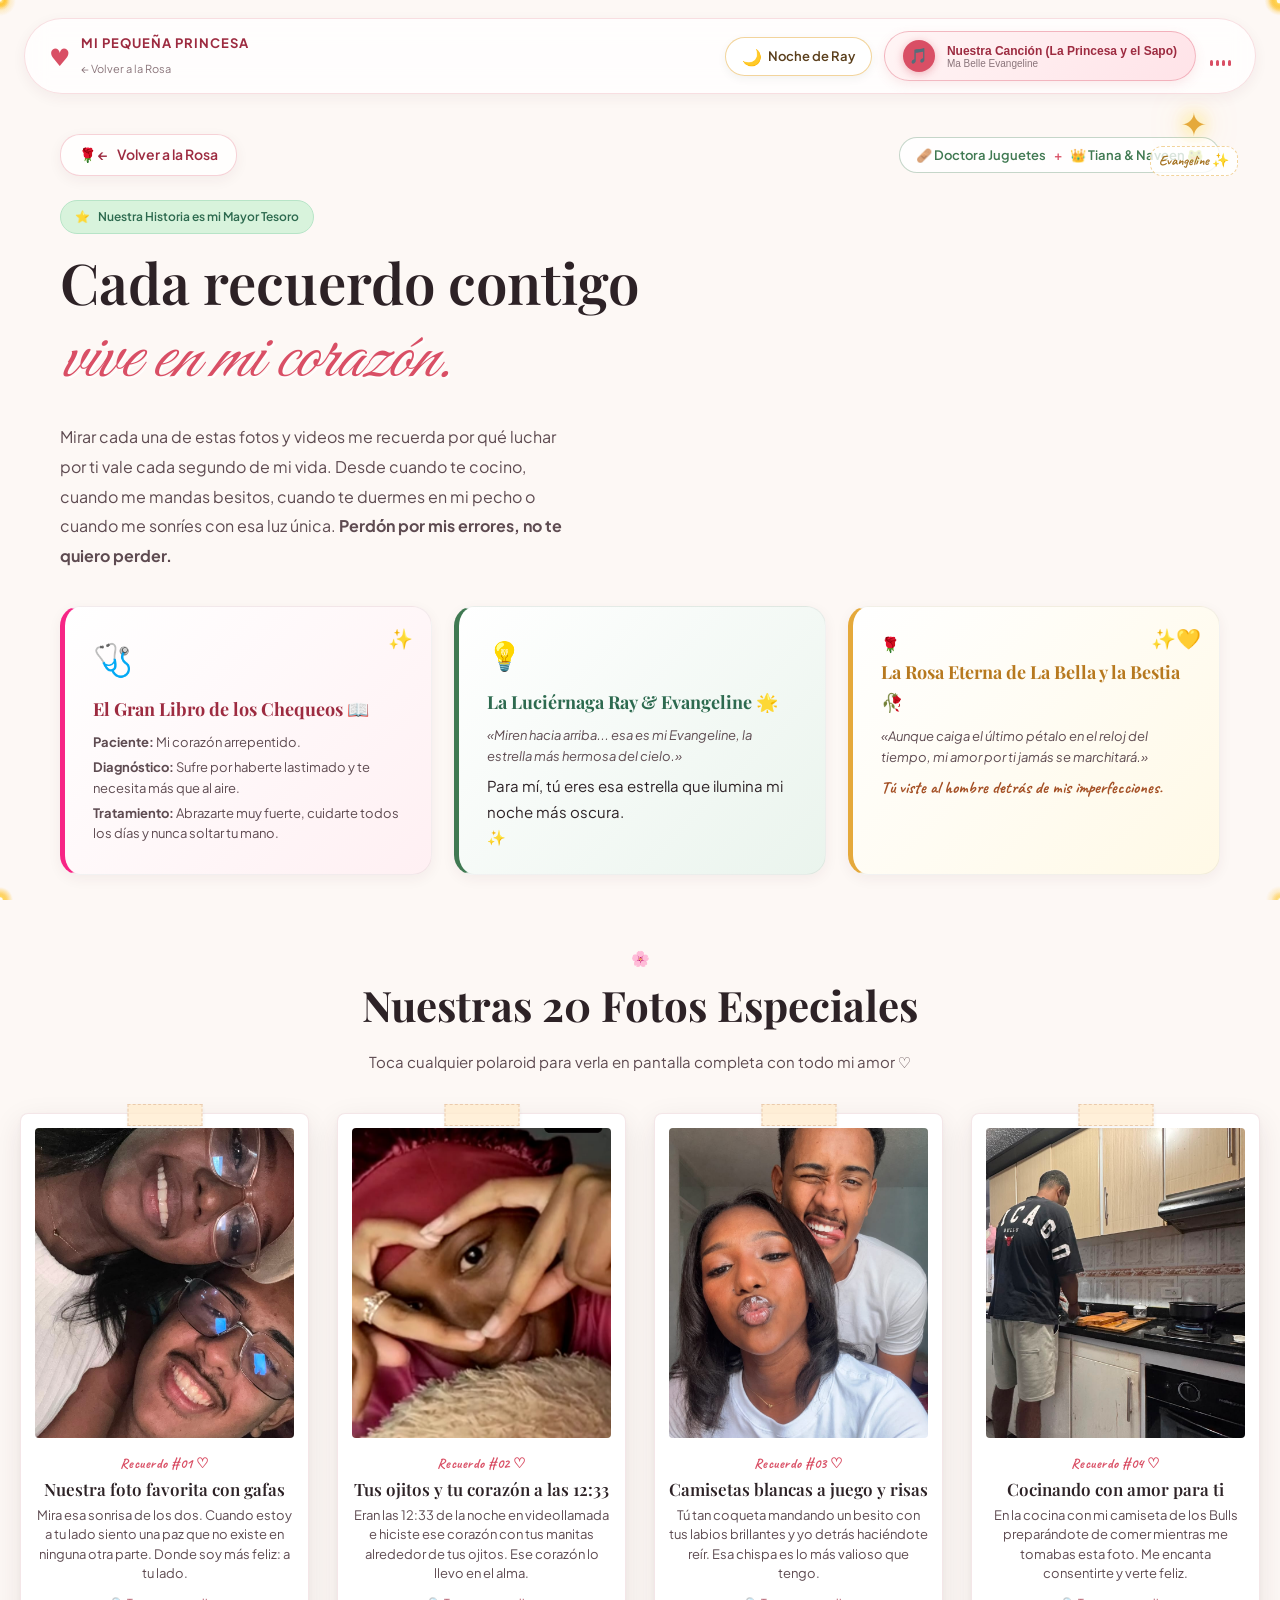
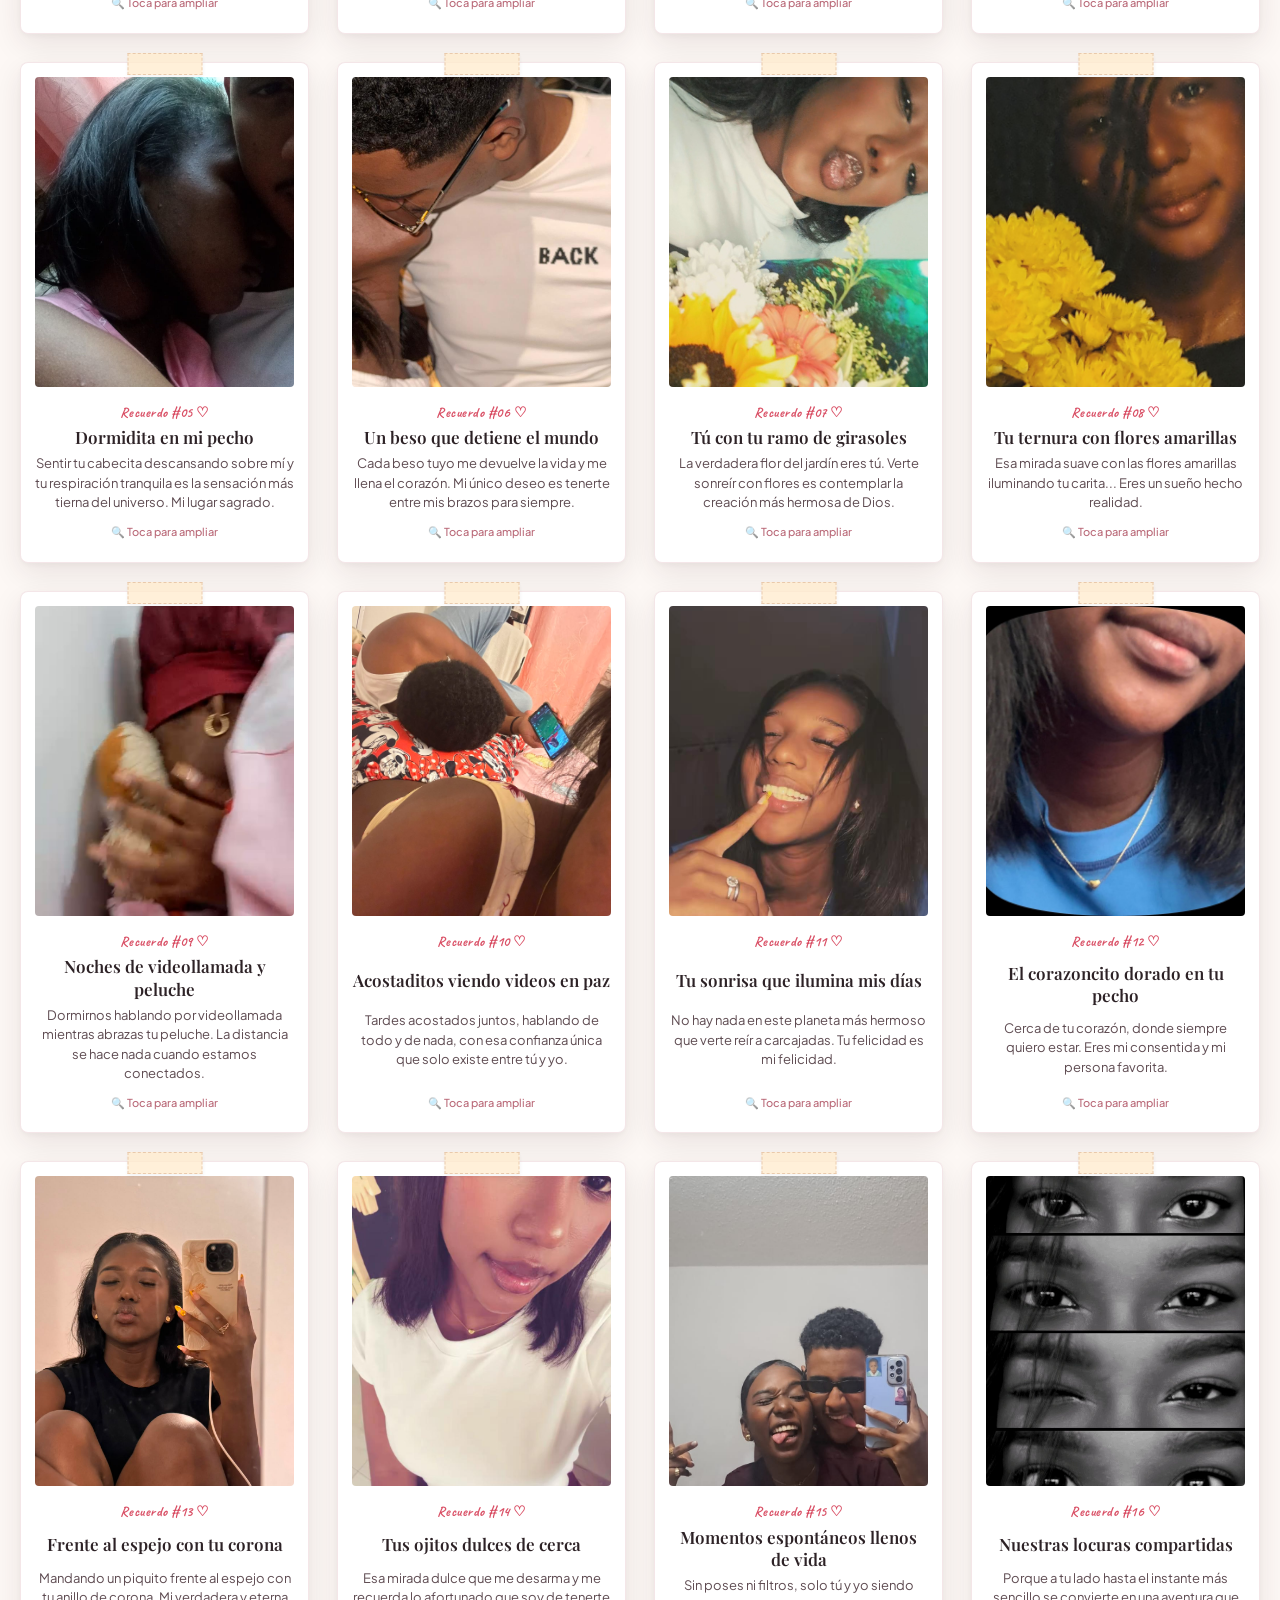
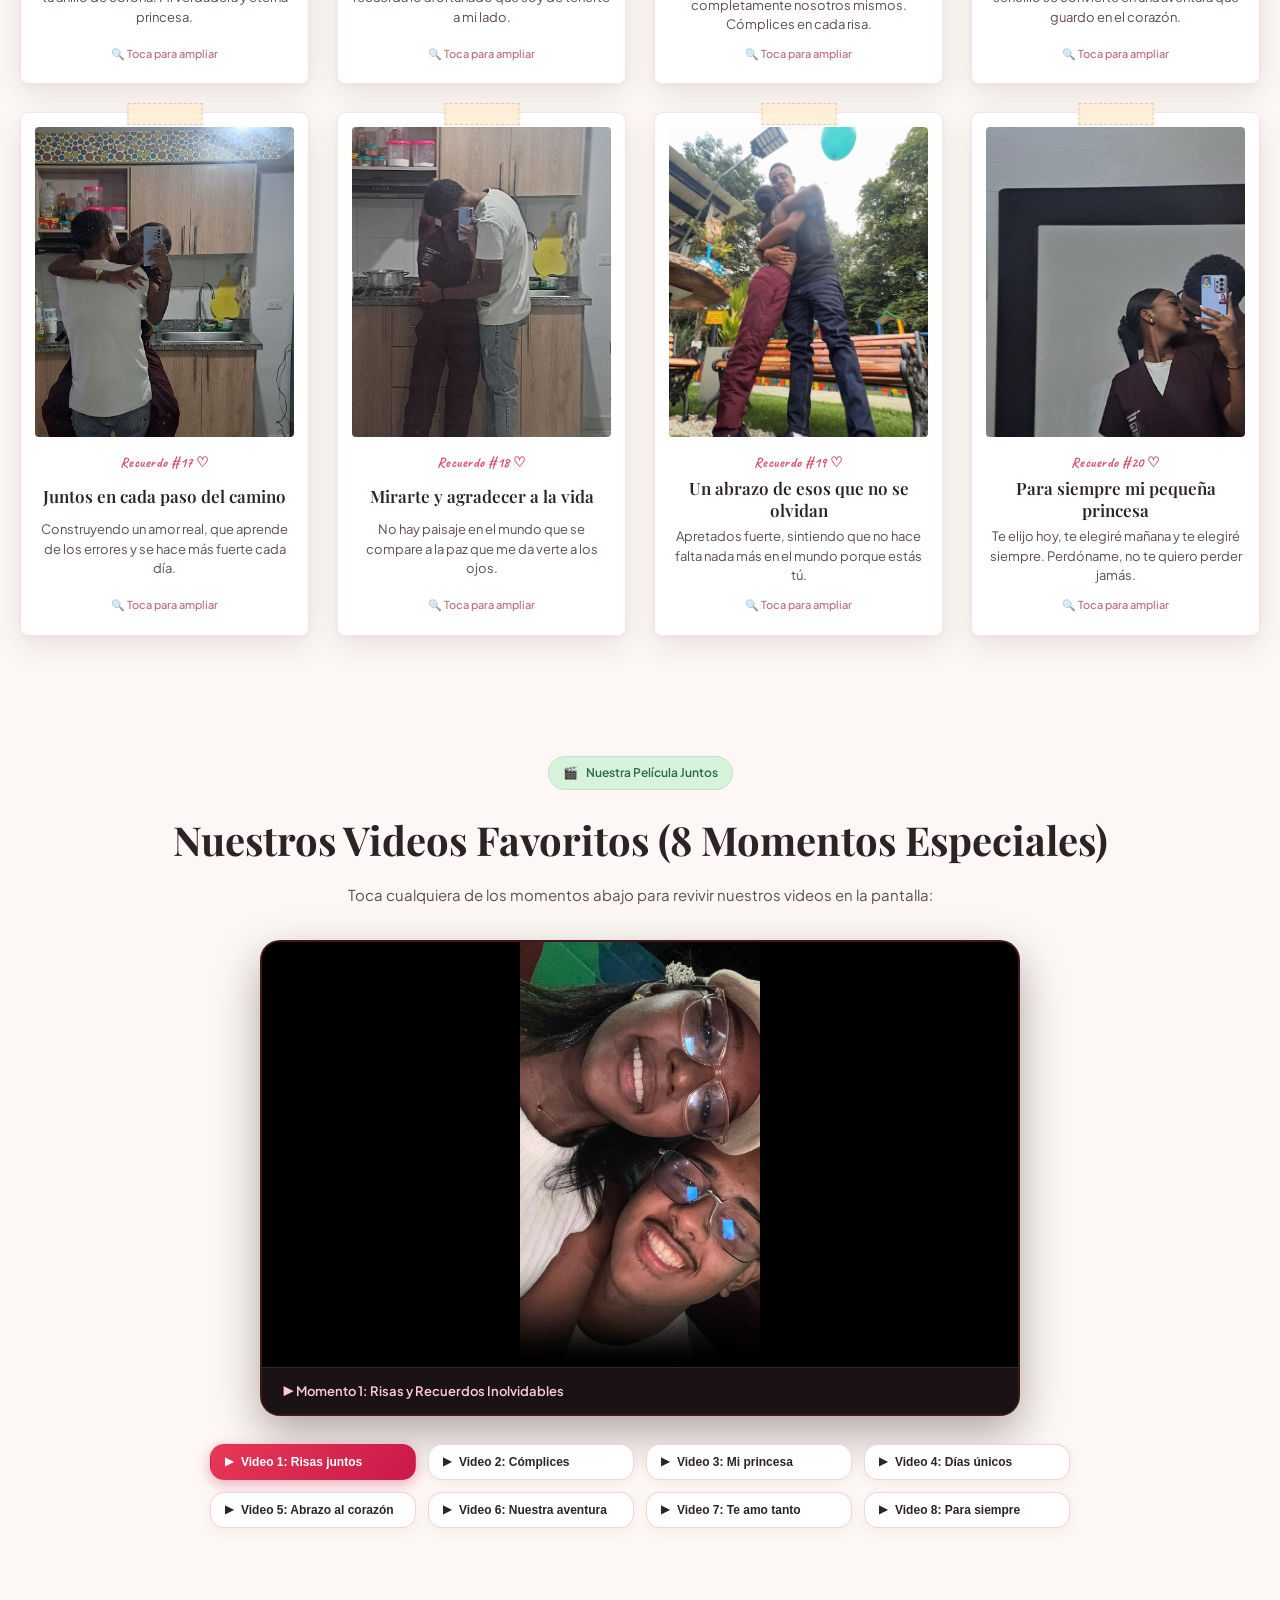
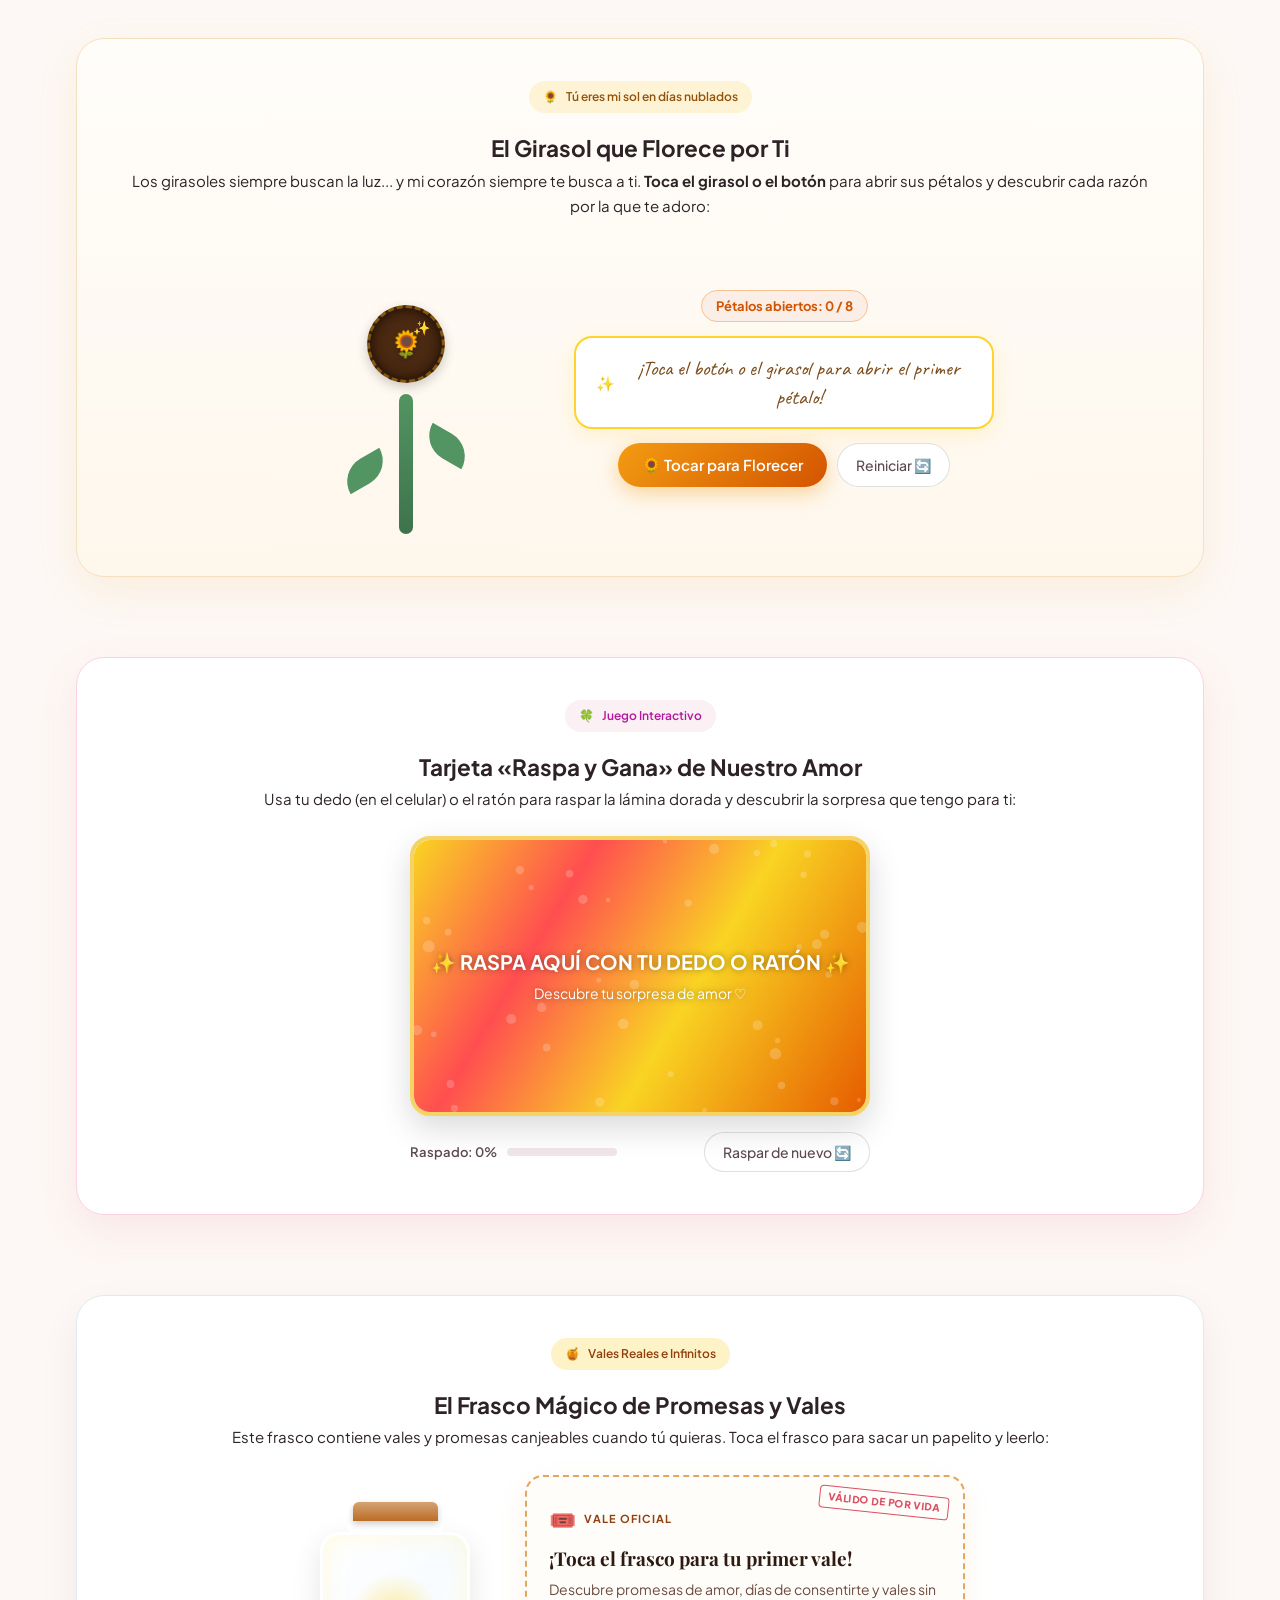
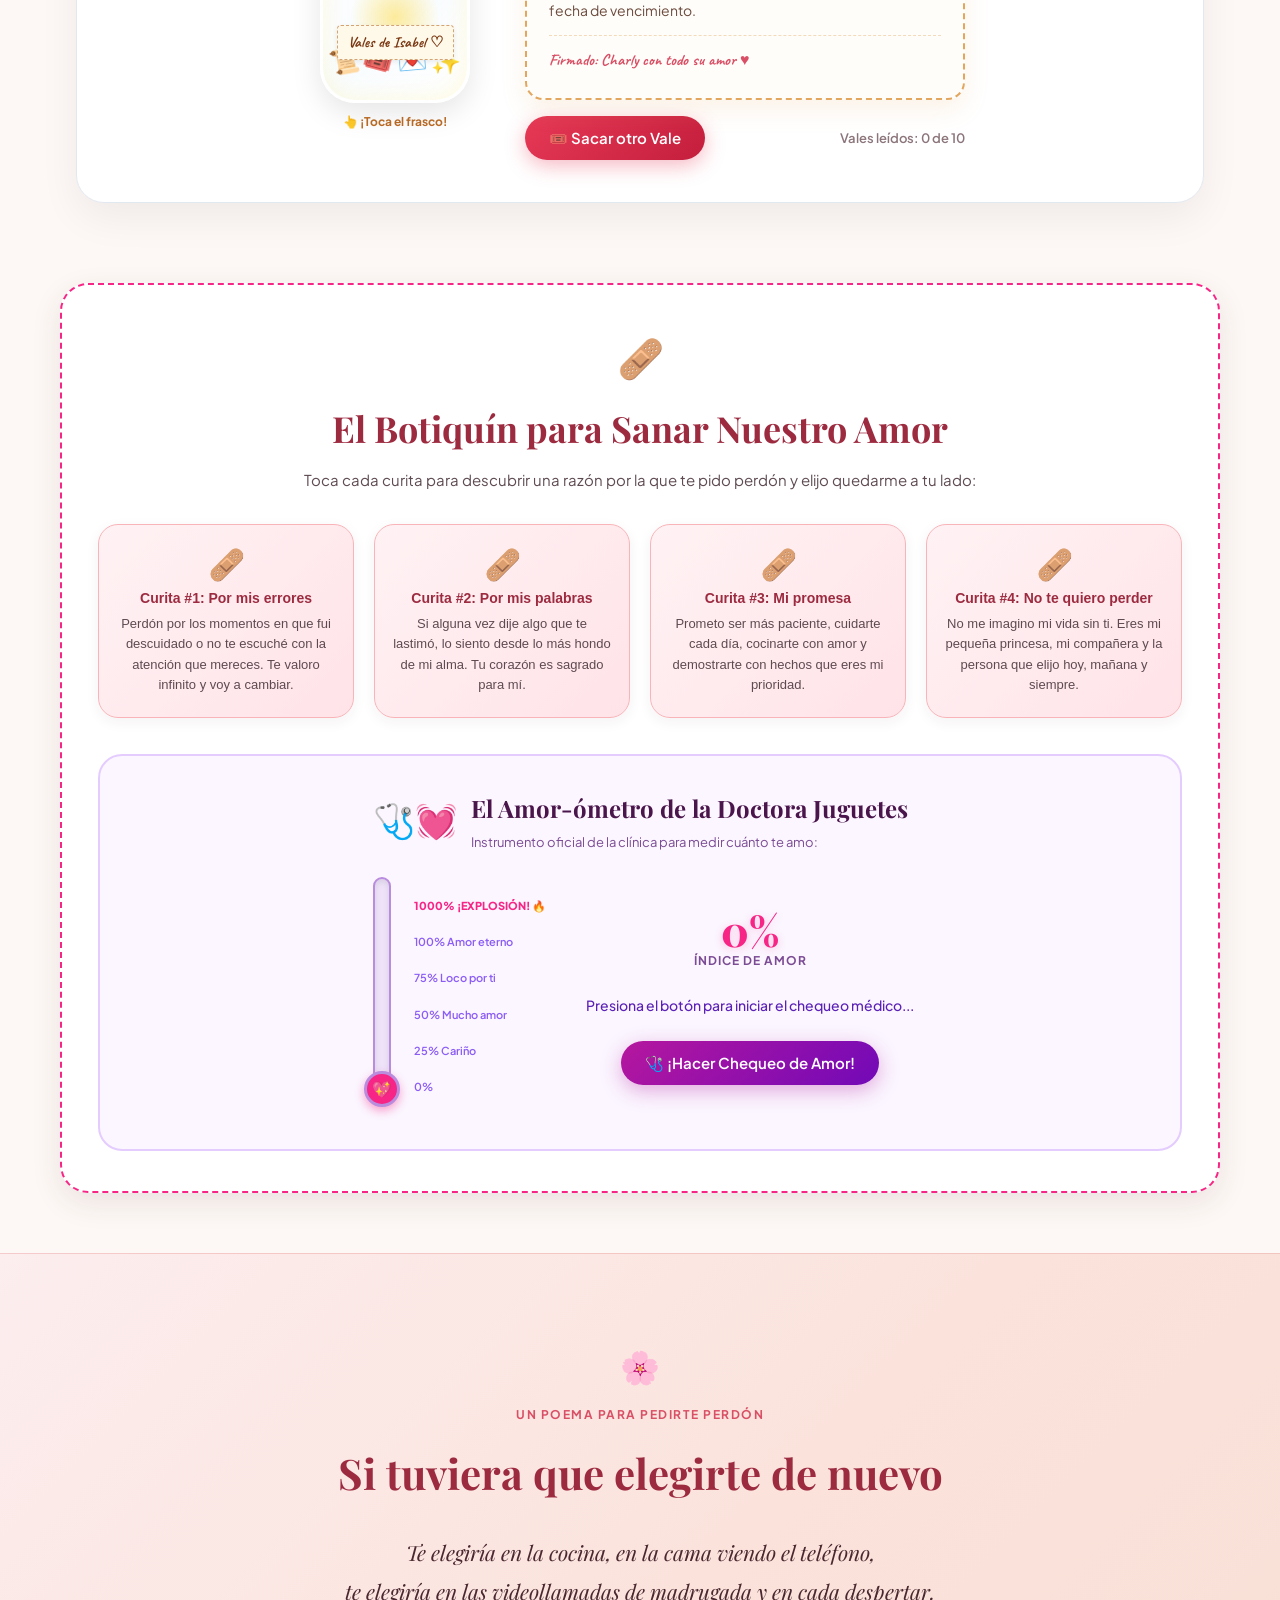
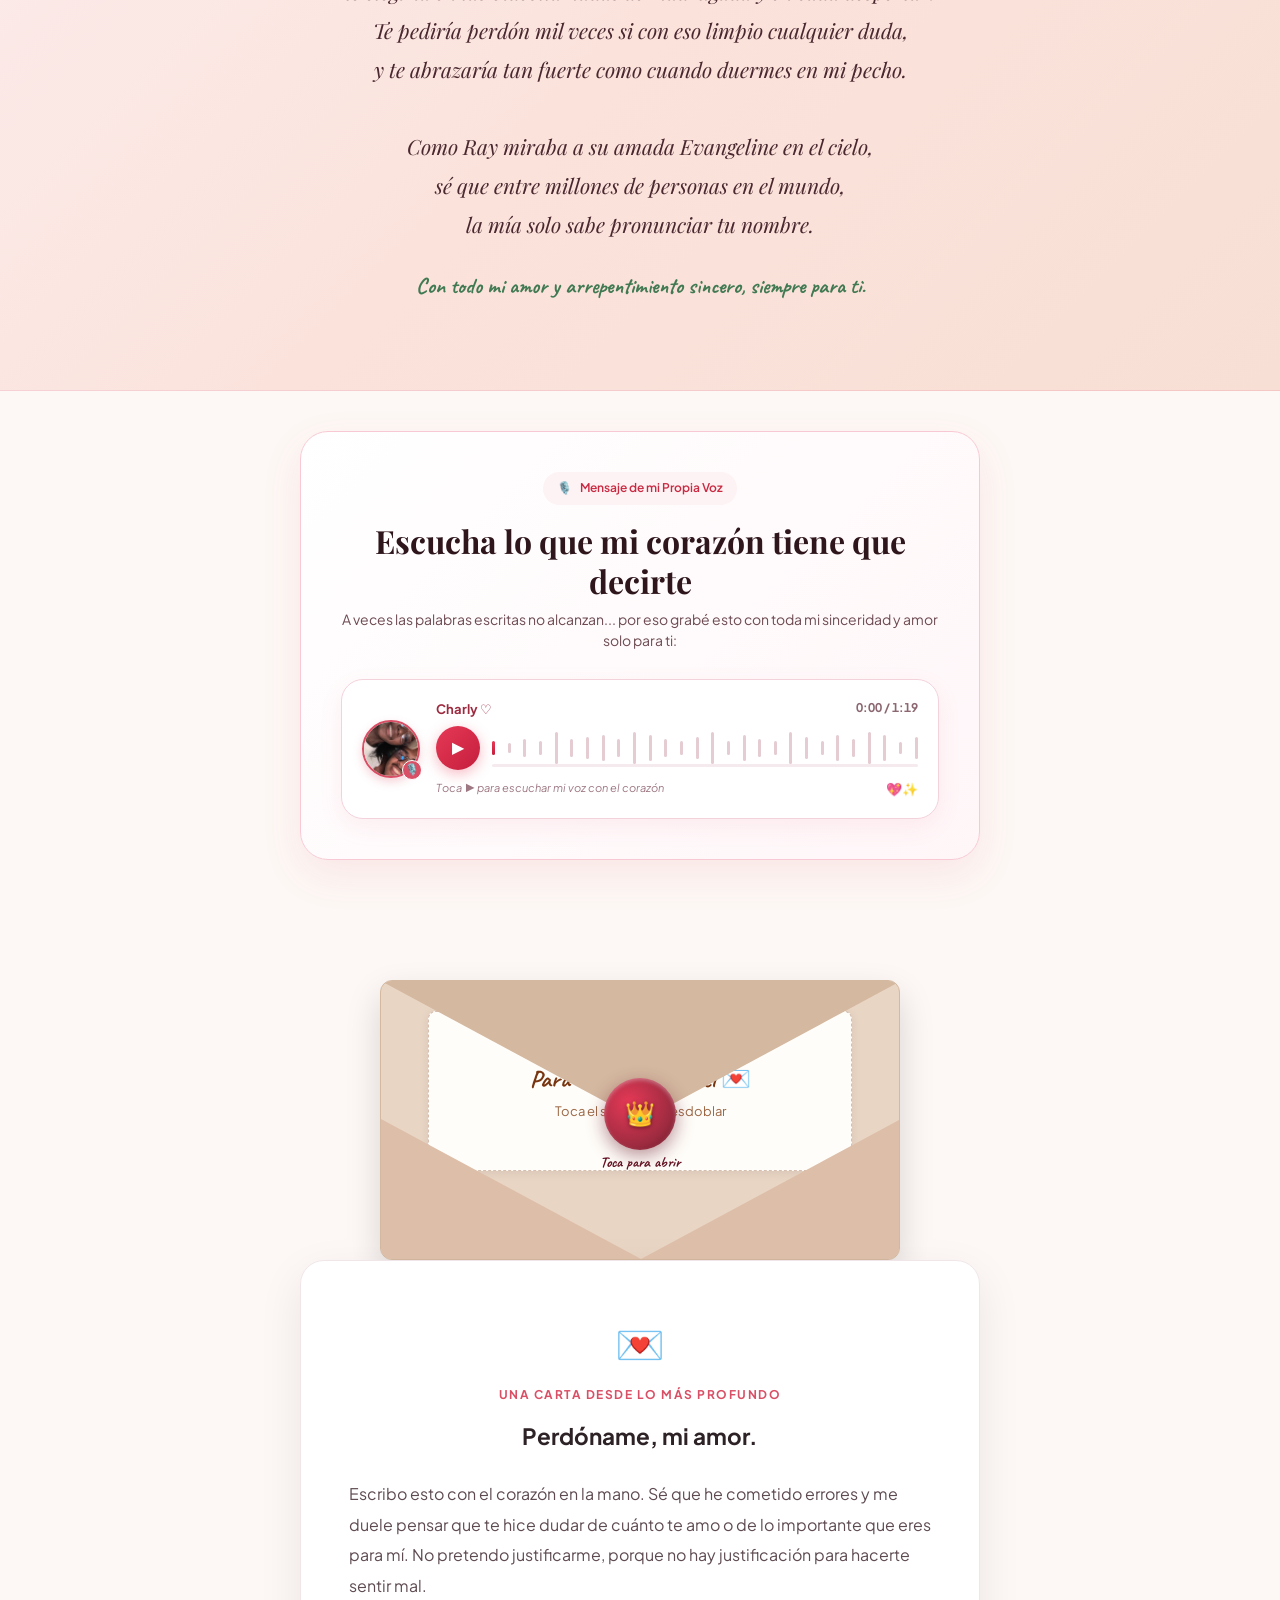
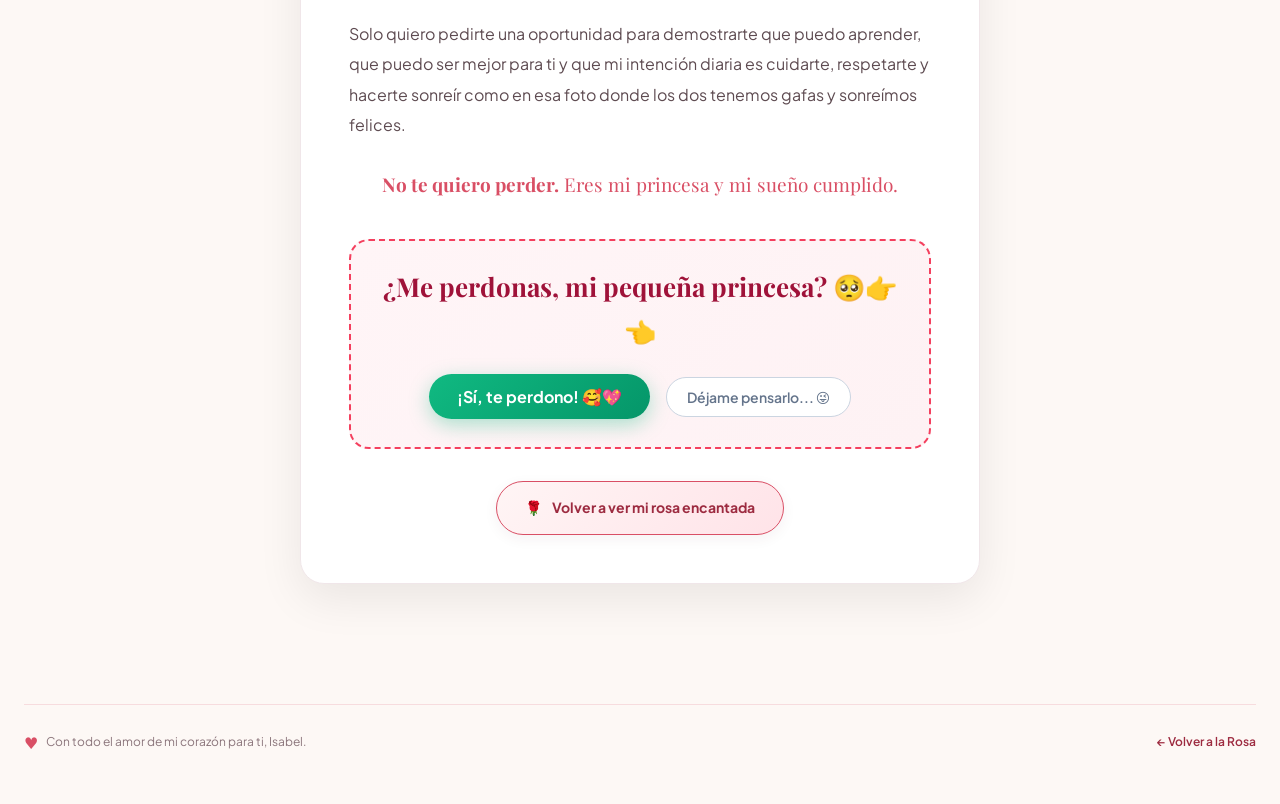
==== commit 54cfdd1b: "feat: agregar 5 funciones interactivas romanticas y reproductor de nota de voz personal" ====
--- a/recuerdos.html
+++ b/recuerdos.html
@@ -16,6 +16,13 @@
   <!-- Fondo dinámico de luciérnagas de Ray y pétalos de rosa -->
   <canvas id="ambient-canvas" class="ambient-canvas" aria-hidden="true"></canvas>
 
+  <!-- Efectos de Modo Noche: Ray volando y halo de linterna mágica -->
+  <div id="flashlight-halo" class="flashlight-halo" aria-hidden="true"></div>
+  <div id="flying-ray" class="flying-ray" aria-hidden="true">
+    <div class="ray-glow-aura"></div>
+    <span class="ray-sprite">✨💡</span>
+  </div>
+
   <!-- Estrella Evangeline -->
   <div class="evangeline-star" title="Evangeline, la estrella más brillante" aria-hidden="true">
     <span class="star-sparkle">✦</span>
@@ -32,18 +39,26 @@
       </div>
     </a>
 
-    <div class="music-player-bar">
-      <button class="music-button" type="button" data-music-toggle aria-label="Reproducir nuestra canción" title="Reproducir música romántica">
-        <span class="music-disc" aria-hidden="true">
-          <span class="music-note-icon">🎵</span>
-        </span>
-        <div class="music-info">
-          <span class="music-title-text" data-music-label>Nuestra Canción (La Princesa y el Sapo)</span>
-          <span class="music-status-sub">Ma Belle Evangeline</span>
-        </div>
+    <div class="topbar-actions">
+      <!-- Botón de Modo Noche de Luciérnagas / Ray (Opción 4) -->
+      <button class="night-mode-toggle" id="night-mode-btn" type="button" aria-label="Activar Modo Noche de Ray" title="Activar noche mágica en el pantano con Ray">
+        <span class="toggle-icon">🌙</span>
+        <span class="toggle-text">Noche de Ray</span>
       </button>
-      <div class="audio-waves" aria-hidden="true">
-        <span></span><span></span><span></span><span></span>
+
+      <div class="music-player-bar">
+        <button class="music-button" type="button" data-music-toggle aria-label="Reproducir nuestra canción" title="Reproducir música romántica">
+          <span class="music-disc" aria-hidden="true">
+            <span class="music-note-icon">🎵</span>
+          </span>
+          <div class="music-info">
+            <span class="music-title-text" data-music-label>Nuestra Canción (La Princesa y el Sapo)</span>
+            <span class="music-status-sub">Ma Belle Evangeline</span>
+          </div>
+        </button>
+        <div class="audio-waves" aria-hidden="true">
+          <span></span><span></span><span></span><span></span>
+        </div>
       </div>
     </div>
   </header>
@@ -450,6 +465,164 @@
       </div>
     </section>
 
+    <!-- SECCIÓN 5: GIRASOL QUE FLORECE (INTERACTIVO) -->
+    <section class="sunflower-interactive-section layout-wrap" id="girasol-section" aria-label="Girasol que florece con amor">
+      <div class="sunflower-card-box">
+        <div class="cute-badge sunflower-badge">
+          <span class="badge-icon">🌻</span>
+          <span>Tú eres mi sol en días nublados</span>
+        </div>
+        <h2 class="section-title">El Girasol que Florece por Ti</h2>
+        <p class="section-subtitle">
+          Los girasoles siempre buscan la luz... y mi corazón siempre te busca a ti. <strong>Toca el girasol o el botón</strong> para abrir sus pétalos y descubrir cada razón por la que te adoro:
+        </p>
+
+        <div class="sunflower-interactive-display">
+          <div class="sunflower-stage" id="sunflower-stage" role="button" tabindex="0" aria-label="Tocar girasol para florecer">
+            <!-- Tallo y hojas -->
+            <div class="sunflower-stem"></div>
+            <div class="sunflower-leaf leaf-left"></div>
+            <div class="sunflower-leaf leaf-right"></div>
+            
+            <!-- Flor completa -->
+            <div class="sunflower-head" id="sunflower-head">
+              <!-- Pétalos (8 pétalos que se abren uno por uno) -->
+              <div class="sunflower-petal petal-1" data-petal="1"></div>
+              <div class="sunflower-petal petal-2" data-petal="2"></div>
+              <div class="sunflower-petal petal-3" data-petal="3"></div>
+              <div class="sunflower-petal petal-4" data-petal="4"></div>
+              <div class="sunflower-petal petal-5" data-petal="5"></div>
+              <div class="sunflower-petal petal-6" data-petal="6"></div>
+              <div class="sunflower-petal petal-7" data-petal="7"></div>
+              <div class="sunflower-petal petal-8" data-petal="8"></div>
+              
+              <!-- Centro del girasol -->
+              <div class="sunflower-center">
+                <span class="center-heart">🌻</span>
+                <span class="center-sparkle">✨</span>
+              </div>
+            </div>
+          </div>
+
+          <div class="sunflower-info-box">
+            <div class="bloom-counter-badge" id="bloom-counter-badge">Pétalos abiertos: 0 / 8</div>
+            <div class="sunflower-phrase-bubble" id="sunflower-phrase-bubble">
+              <span class="bubble-icon">✨</span>
+              <p class="bubble-text" id="sunflower-bubble-text">¡Toca el botón o el girasol para abrir el primer pétalo!</p>
+            </div>
+            <div class="sunflower-controls">
+              <button class="romantic-action-btn bloom-btn" id="btn-bloom-petal" type="button">
+                <span>🌻 Tocar para Florecer</span>
+              </button>
+              <button class="romantic-secondary-btn" id="btn-reset-sunflower" type="button">
+                <span>Reiniciar 🔄</span>
+              </button>
+            </div>
+          </div>
+        </div>
+      </div>
+    </section>
+
+    <!-- SECCIÓN 2: TARJETA RASPA Y GANA DEL AMOR (CANVAS INTERACTIVO) -->
+    <section class="scratch-card-section layout-wrap" id="raspa-gana-section" aria-label="Tarjeta Raspa y Gana">
+      <div class="scratch-card-wrapper">
+        <div class="cute-badge scratch-badge">
+          <span class="badge-icon">🍀</span>
+          <span>Juego Interactivo</span>
+        </div>
+        <h2 class="section-title">Tarjeta «Raspa y Gana» de Nuestro Amor</h2>
+        <p class="section-subtitle">
+          Usa tu dedo (en el celular) o el ratón para raspar la lámina dorada y descubrir la sorpresa que tengo para ti:
+        </p>
+
+        <div class="scratch-card-container">
+          <div class="scratch-card-inner" id="scratch-card-box">
+            <!-- Capa oculta con premio y foto -->
+            <div class="scratch-hidden-content">
+              <div class="scratch-photo-wrap">
+                <img src="assets/foto-7.jpg" alt="Un beso eterno" class="scratch-reveal-img">
+              </div>
+              <div class="scratch-prize-text">
+                <span class="prize-trophy">🏆 ¡PREMIO MAYOR! 💖</span>
+                <h3>¡Te has ganado mi corazón por siempre!</h3>
+                <p>Vale por: Un millón de besitos, abrazos eternos cada noche y la promesa inquebrantable de cuidarte y respetarte siempre.</p>
+                <span class="prize-tag">👑 Certificado oficial para mi Princesa Isabel ♡</span>
+              </div>
+            </div>
+
+            <!-- Capa rascable de Canvas -->
+            <canvas id="scratch-canvas" class="scratch-canvas" width="460" height="280"></canvas>
+          </div>
+
+          <div class="scratch-card-footer">
+            <div class="scratch-progress-indicator">
+              <span id="scratch-percent-text">Raspado: 0%</span>
+              <div class="scratch-progress-bar"><div id="scratch-progress-fill" style="width:0%"></div></div>
+            </div>
+            <button class="romantic-secondary-btn" id="btn-reset-scratch" type="button">
+              <span>Raspar de nuevo 🔄</span>
+            </button>
+          </div>
+        </div>
+      </div>
+    </section>
+
+    <!-- SECCIÓN 1: EL FRASCO MÁGICO DE PROMESAS Y VALES (INTERACTIVO) -->
+    <section class="promises-jar-section layout-wrap" id="frasco-promesas-section" aria-label="Frasco de Promesas">
+      <div class="promises-jar-card">
+        <div class="cute-badge jar-badge">
+          <span class="badge-icon">🍯</span>
+          <span>Vales Reales e Infinitos</span>
+        </div>
+        <h2 class="section-title">El Frasco Mágico de Promesas y Vales</h2>
+        <p class="section-subtitle">
+          Este frasco contiene vales y promesas canjeables cuando tú quieras. Toca el frasco para sacar un papelito y leerlo:
+        </p>
+
+        <div class="jar-interactive-stage">
+          <!-- Frasco de cristal 3D con luz interior -->
+          <div class="glass-jar-display" id="magic-jar" role="button" tabindex="0" aria-label="Tocar frasco para sacar un vale">
+            <div class="jar-lid"></div>
+            <div class="jar-neck"></div>
+            <div class="jar-body">
+              <div class="jar-glow"></div>
+              <div class="jar-papers-inside">
+                <span class="mini-paper p1">📜</span>
+                <span class="mini-paper p2">🎟️</span>
+                <span class="mini-paper p3">💌</span>
+                <span class="mini-paper p4">✨</span>
+              </div>
+              <span class="jar-label-tag">Vales de Isabel ♡</span>
+            </div>
+            <span class="jar-tap-hint">👆 ¡Toca el frasco!</span>
+          </div>
+
+          <!-- Área del Vale Desplegado -->
+          <div class="drawn-ticket-display" id="drawn-ticket-box">
+            <div class="ticket-card" id="active-ticket-card">
+              <div class="ticket-stamp">VÁLIDO DE POR VIDA</div>
+              <div class="ticket-header">
+                <span class="ticket-icon" id="ticket-icon">🎟️</span>
+                <span class="ticket-category" id="ticket-category">VALE OFICIAL</span>
+              </div>
+              <h3 class="ticket-title" id="ticket-title">¡Toca el frasco para tu primer vale!</h3>
+              <p class="ticket-desc" id="ticket-desc">Descubre promesas de amor, días de consentirte y vales sin fecha de vencimiento.</p>
+              <div class="ticket-footer">
+                <span class="ticket-signature">Firmado: Charly con todo su amor ♥</span>
+              </div>
+            </div>
+
+            <div class="jar-controls-row">
+              <button class="romantic-action-btn" id="btn-draw-ticket" type="button">
+                <span>🎟️ Sacar otro Vale</span>
+              </button>
+              <span class="jar-counter-text" id="jar-counter-text">Vales leídos: 0 de 10</span>
+            </div>
+          </div>
+        </div>
+      </div>
+    </section>
+
     <!-- Botiquín del Amor Interactivo (Doctora Juguetes) -->
     <section class="doc-first-aid-section layout-wrap">
       <div class="first-aid-card">
@@ -480,6 +653,64 @@
             <span class="bandage-msg">No me imagino mi vida sin ti. Eres mi pequeña princesa, mi compañera y la persona que elijo hoy, mañana y siempre.</span>
           </button>
         </div>
+
+        <!-- AMOR-ÓMETRO DE LA DOCTORA JUGUETES (OPCIÓN 3) -->
+        <div class="love-meter-card" id="amorometro-box">
+          <div class="meter-header">
+            <span class="meter-icon">🩺💓</span>
+            <div>
+              <h3>El Amor-ómetro de la Doctora Juguetes</h3>
+              <p>Instrumento oficial de la clínica para medir cuánto te amo:</p>
+            </div>
+          </div>
+
+          <div class="meter-interactive-container">
+            <div class="thermometer-visual">
+              <div class="thermometer-glass">
+                <div class="mercury-track">
+                  <div class="mercury-fill" id="mercury-fill">
+                    <div class="mercury-bubbles"></div>
+                  </div>
+                </div>
+                <div class="thermometer-bulb">
+                  <span class="bulb-heart">💖</span>
+                </div>
+              </div>
+              <div class="thermometer-scale">
+                <span class="scale-overflow">1000% ¡EXPLOSIÓN! 🔥</span>
+                <span>100% Amor eterno</span>
+                <span>75% Loco por ti</span>
+                <span>50% Mucho amor</span>
+                <span>25% Cariño</span>
+                <span>0%</span>
+              </div>
+            </div>
+
+            <div class="meter-actions-panel">
+              <div class="meter-display-box">
+                <span class="meter-readout" id="meter-readout">0%</span>
+                <span class="meter-readout-sub">Índice de Amor</span>
+              </div>
+              <p class="meter-status" id="meter-status">Presiona el botón para iniciar el chequeo médico...</p>
+              <button class="romantic-action-btn meter-btn" id="btn-measure-love" type="button">
+                <span>🩺 ¡Hacer Chequeo de Amor!</span>
+              </button>
+
+              <!-- Tarjeta de diagnóstico que se activa al llegar a 1000% -->
+              <div class="doctor-rx-card" id="doctor-rx-card" hidden>
+                <div class="rx-header">
+                  <span>📋 RECETA MÉDICA OFICIAL</span>
+                  <span>Dra. Juguetes 🩺</span>
+                </div>
+                <div class="rx-body">
+                  <p><strong>Paciente:</strong> Princesa Isabel 👑</p>
+                  <p><strong>Diagnóstico:</strong> Desbordamiento crítico de amor y ternura incalculable. Nivel supera los límites de la ciencia (1000%).</p>
+                  <p><strong>Tratamiento prescrito:</strong> 1 beso de buenos días, 3 abrazos apretados diarios, mimitos cada noche y que Charly te demuestre siempre que eres su mayor tesoro.</p>
+                </div>
+              </div>
+            </div>
+          </div>
+        </div>
       </div>
     </section>
 
@@ -504,27 +735,137 @@
       </div>
     </section>
 
-    <!-- Carta Íntima de Disculpa -->
-    <section class="letter-section layout-wrap">
-      <div class="letter-card-container">
-        <div class="letter-seal" aria-hidden="true">💌</div>
-        <p class="eyebrow">Una carta desde lo más profundo</p>
-        <h2>Perdóname, mi amor.</h2>
-        <div class="letter-content-body">
-          <p>
-            Escribo esto con el corazón en la mano. Sé que he cometido errores y me duele pensar que te hice dudar de cuánto te amo o de lo importante que eres para mí. No pretendo justificarme, porque no hay justificación para hacerte sentir mal.
-          </p>
-          <p>
-            Solo quiero pedirte una oportunidad para demostrarte que puedo aprender, que puedo ser mejor para ti y que mi intención diaria es cuidarte, respetarte y hacerte sonreír como en esa foto donde los dos tenemos gafas y sonreímos felices.
-          </p>
-          <p class="letter-emphasis">
-            <strong>No te quiero perder.</strong> Eres mi princesa y mi sueño cumplido.
-          </p>
-        </div>
-        <div class="letter-buttons-row">
-          <a class="return-button" href="index.html">
-            <span aria-hidden="true">🌹</span> Volver a ver mi rosa encantada
-          </a>
+    <!-- SECCIÓN DE NOTA DE VOZ PERSONAL (AUDIO REAL DE CHARLY) -->
+    <section class="voice-note-section layout-wrap" id="nota-voz-section" aria-label="Nota de voz para ti">
+      <div class="voice-note-card">
+        <div class="cute-badge voice-badge">
+          <span class="badge-icon">🎙️</span>
+          <span>Mensaje de mi Propia Voz</span>
+        </div>
+        <h2 class="voice-note-heading">Escucha lo que mi corazón tiene que decirte</h2>
+        <p class="voice-note-subtitle">
+          A veces las palabras escritas no alcanzan... por eso grabé esto con toda mi sinceridad y amor solo para ti:
+        </p>
+
+        <div class="voice-player-widget">
+          <!-- Avatar con foto -->
+          <div class="voice-avatar-wrap">
+            <img src="assets/foto-8.jpg" alt="Charly & Isabel" class="voice-avatar-img">
+            <span class="voice-mic-badge">🎙️</span>
+          </div>
+
+          <div class="voice-player-main">
+            <div class="voice-meta-top">
+              <span class="voice-sender-name">Charly ♡</span>
+              <span class="voice-duration-label" id="voice-duration-text">0:00 / 1:19</span>
+            </div>
+
+            <!-- Botón y Forma de Onda -->
+            <div class="voice-controls-row">
+              <button class="voice-play-btn" id="voice-play-btn" type="button" aria-label="Reproducir nota de voz">
+                <span class="voice-play-icon" id="voice-play-icon">▶</span>
+              </button>
+
+              <div class="voice-wave-container" id="voice-wave-container" role="progressbar" aria-valuenow="0" aria-valuemin="0" aria-valuemax="100">
+                <div class="voice-wave-bars" id="voice-wave-bars">
+                  <!-- Barras animadas de onda de audio -->
+                  <span></span><span></span><span></span><span></span><span></span>
+                  <span></span><span></span><span></span><span></span><span></span>
+                  <span></span><span></span><span></span><span></span><span></span>
+                  <span></span><span></span><span></span><span></span><span></span>
+                  <span></span><span></span><span></span><span></span><span></span>
+                  <span></span><span></span><span></span>
+                </div>
+                <div class="voice-progress-tracker" id="voice-progress-tracker">
+                  <div class="voice-progress-fill" id="voice-progress-fill"></div>
+                </div>
+              </div>
+            </div>
+
+            <div class="voice-meta-bottom">
+              <span class="voice-status-hint" id="voice-status-hint">Toca ▶ para escuchar mi voz con el corazón</span>
+              <span class="voice-hearts-pulse" aria-hidden="true">💖✨</span>
+            </div>
+          </div>
+        </div>
+
+        <!-- Audio Element -->
+        <audio id="personal-voice-audio" preload="metadata">
+          <source src="assets/nota-voz.ogg" type="audio/ogg; codecs=opus">
+          <source src="assets/audio.ogg" type="audio/ogg">
+          <source src="Audio.ogg" type="audio/ogg">
+        </audio>
+      </div>
+    </section>
+
+    <!-- Carta Íntima de Disculpa con Sobre Interactivo y Sello de Cera -->
+    <section class="letter-section layout-wrap" id="carta-section">
+      <div class="letter-wrapper">
+        <div class="envelope-outer" id="envelope-outer">
+          <!-- Sobre Vintage con Sello de Cera -->
+          <div class="vintage-envelope" id="vintage-envelope">
+            <div class="envelope-back"></div>
+            <div class="envelope-letter-slip" id="envelope-letter-slip">
+              <span class="letter-slip-title">Para mi amada Isabel 💌</span>
+              <span class="letter-slip-sub">Toca el sello para desdoblar</span>
+            </div>
+            <div class="envelope-flap-fold" id="envelope-flap-fold"></div>
+            <div class="envelope-front-pocket"></div>
+            
+            <!-- Botón de Sello de Cera -->
+            <button class="wax-seal-btn" id="wax-seal-btn" type="button" aria-label="Abrir carta romántica">
+              <span class="wax-ring"></span>
+              <span class="wax-center">👑</span>
+              <span class="wax-text-sub">Toca para abrir</span>
+            </button>
+          </div>
+
+          <!-- Carta Desplegada Completa -->
+          <div class="unfolded-letter-card" id="unfolded-letter-card">
+            <div class="letter-vintage-header">
+              <span class="letter-seal-symbol" aria-hidden="true">💌</span>
+              <p class="eyebrow">Una carta desde lo más profundo</p>
+              <h2>Perdóname, mi amor.</h2>
+            </div>
+
+            <div class="letter-content-body">
+              <p>
+                Escribo esto con el corazón en la mano. Sé que he cometido errores y me duele pensar que te hice dudar de cuánto te amo o de lo importante que eres para mí. No pretendo justificarme, porque no hay justificación para hacerte sentir mal.
+              </p>
+              <p>
+                Solo quiero pedirte una oportunidad para demostrarte que puedo aprender, que puedo ser mejor para ti y que mi intención diaria es cuidarte, respetarte y hacerte sonreír como en esa foto donde los dos tenemos gafas y sonreímos felices.
+              </p>
+              <p class="letter-emphasis">
+                <strong>No te quiero perder.</strong> Eres mi princesa y mi sueño cumplido.
+              </p>
+            </div>
+
+            <!-- PREGUNTA INTERACTIVA: ¿ME PERDONAS? -->
+            <div class="forgiveness-interactive-zone" id="forgiveness-zone">
+              <h3 class="forgiveness-prompt">¿Me perdonas, mi pequeña princesa? 🥺👉👈</h3>
+              <div class="forgiveness-actions" id="forgiveness-actions">
+                <button class="btn-forgive-yes" id="btn-forgive-yes" type="button">
+                  <span>¡Sí, te perdono! 🥰💖</span>
+                </button>
+                <button class="btn-forgive-no" id="btn-forgive-no" type="button">
+                  <span>Déjame pensarlo... 😜</span>
+                </button>
+              </div>
+
+              <!-- Mensaje de Celebración del Perdón -->
+              <div class="forgiveness-celebration" id="forgiveness-celebration" hidden>
+                <div class="celebration-sparkles">🎉💖💍✨</div>
+                <h4>¡GRACIAS POR TU CORAZÓN, MI AMOR!</h4>
+                <p>Prometo cuidarte, respetarte, cocinarte delicioso y hacerte la mujer más feliz del mundo cada día. ¡No te fallaré jamás!</p>
+              </div>
+            </div>
+
+            <div class="letter-buttons-row">
+              <a class="return-button" href="index.html">
+                <span aria-hidden="true">🌹</span> Volver a ver mi rosa encantada
+              </a>
+            </div>
+          </div>
         </div>
       </div>
     </section>
--- a/styles.css
+++ b/styles.css
@@ -2722,3 +2722,1685 @@
   opacity: 0.7;
   font-weight: 500;
 }
+
+/* ==========================================================
+   ESTILOS DE LAS 5 NUEVAS FUNCIONES INTERACTIVAS
+   ========================================================== */
+
+/* 1. MODO NOCHE DE RAY & EVANGELINE (BAYOU NIGHT) */
+.topbar-actions {
+  display: flex;
+  align-items: center;
+  gap: 12px;
+}
+
+.night-mode-toggle {
+  display: inline-flex;
+  align-items: center;
+  gap: 6px;
+  padding: 8px 16px;
+  background: rgba(255, 255, 255, 0.9);
+  border: 1.5px solid rgba(229, 169, 59, 0.5);
+  border-radius: 999px;
+  font-family: var(--font-sans);
+  font-size: 13px;
+  font-weight: 600;
+  color: #5a3e1b;
+  cursor: pointer;
+  transition: all 0.3s cubic-bezier(0.2, 0.8, 0.2, 1);
+  box-shadow: 0 3px 10px rgba(0, 0, 0, 0.05);
+  backdrop-filter: blur(8px);
+}
+
+.night-mode-toggle:hover {
+  transform: translateY(-2px);
+  background: #ffffff;
+  border-color: var(--gold-accent);
+  box-shadow: 0 6px 18px rgba(229, 169, 59, 0.25);
+}
+
+.night-mode-toggle .toggle-icon {
+  font-size: 16px;
+  transition: transform 0.4s ease;
+}
+
+/* Estado Activo de Noche */
+body.bayou-night-mode {
+  background-color: #0b111e !important;
+  color: #f0f4f8 !important;
+}
+
+body.bayou-night-mode .topbar {
+  background: rgba(11, 17, 30, 0.88);
+  border-bottom-color: rgba(255, 215, 0, 0.15);
+}
+
+body.bayou-night-mode .topbar strong {
+  color: #ffd166;
+}
+
+body.bayou-night-mode .main-title,
+body.bayou-night-mode .section-title,
+body.bayou-night-mode h2,
+body.bayou-night-mode h3 {
+  color: #fff !important;
+}
+
+body.bayou-night-mode .intro,
+body.bayou-night-mode .section-subtitle,
+body.bayou-night-mode p {
+  color: #cbd5e1 !important;
+}
+
+body.bayou-night-mode .polaroid-card,
+body.bayou-night-mode .sunflower-card-box,
+body.bayou-night-mode .scratch-card-wrapper,
+body.bayou-night-mode .promises-jar-card,
+body.bayou-night-mode .first-aid-card,
+body.bayou-night-mode .cinema-player-card,
+body.bayou-night-mode .unfolded-letter-card {
+  background: #141c2e !important;
+  border-color: rgba(255, 215, 0, 0.2) !important;
+  box-shadow: 0 12px 35px rgba(0, 0, 0, 0.4) !important;
+}
+
+body.bayou-night-mode .polaroid-title,
+body.bayou-night-mode .bandage-title,
+body.bayou-night-mode .ticket-title {
+  color: #ffffff !important;
+}
+
+body.bayou-night-mode .polaroid-desc,
+body.bayou-night-mode .bandage-msg,
+body.bayou-night-mode .ticket-desc {
+  color: #94a3b8 !important;
+}
+
+body.bayou-night-mode .char-card {
+  background: rgba(20, 28, 46, 0.95);
+  border-color: rgba(255, 215, 0, 0.25);
+}
+
+body.bayou-night-mode .evangeline-star {
+  opacity: 1;
+  filter: drop-shadow(0 0 16px #ffea79);
+}
+
+/* Halo de linterna interactivo que sigue el cursor en modo noche */
+.flashlight-halo {
+  position: fixed;
+  top: 0;
+  left: 0;
+  width: 320px;
+  height: 320px;
+  border-radius: 50%;
+  pointer-events: none;
+  background: radial-gradient(circle, rgba(255, 235, 120, 0.15) 0%, rgba(255, 183, 3, 0.05) 50%, transparent 70%);
+  transform: translate(-50%, -50%);
+  z-index: 999;
+  opacity: 0;
+  transition: opacity 0.4s ease;
+}
+
+body.bayou-night-mode .flashlight-halo {
+  opacity: 1;
+}
+
+/* Ray la luciérnaga volando en modo noche */
+.flying-ray {
+  position: fixed;
+  top: 15%;
+  left: -80px;
+  z-index: 998;
+  pointer-events: none;
+  display: flex;
+  align-items: center;
+  justify-content: center;
+  opacity: 0;
+  transition: opacity 0.6s ease;
+}
+
+body.bayou-night-mode .flying-ray {
+  opacity: 1;
+  animation: rayBayouFly 22s linear infinite;
+}
+
+.flying-ray .ray-sprite {
+  font-size: 26px;
+  filter: drop-shadow(0 0 10px #ffe600);
+}
+
+.flying-ray .ray-glow-aura {
+  position: absolute;
+  width: 60px;
+  height: 60px;
+  border-radius: 50%;
+  background: radial-gradient(circle, rgba(255, 230, 0, 0.4) 0%, transparent 75%);
+  animation: rayPulse 1.2s ease-in-out infinite alternate;
+}
+
+@keyframes rayBayouFly {
+  0% {
+    left: -80px;
+    top: 20%;
+    transform: scale(0.9) rotate(5deg);
+  }
+  25% {
+    top: 35%;
+    transform: scale(1.1) rotate(-10deg);
+  }
+  50% {
+    left: 55vw;
+    top: 15%;
+    transform: scale(1) rotate(8deg);
+  }
+  75% {
+    top: 40%;
+    transform: scale(1.15) rotate(-5deg);
+  }
+  100% {
+    left: 105vw;
+    top: 25%;
+    transform: scale(0.9) rotate(5deg);
+  }
+}
+
+@keyframes rayPulse {
+  0% { transform: scale(0.85); opacity: 0.5; }
+  100% { transform: scale(1.25); opacity: 0.95; }
+}
+
+/* 2. BOTONES Y ELEMENTOS DE ACCIÓN ROMÁNTICA COMUNES */
+.romantic-action-btn {
+  display: inline-flex;
+  align-items: center;
+  justify-content: center;
+  gap: 8px;
+  background: linear-gradient(135deg, #e63956 0%, #c41e3d 100%);
+  color: #ffffff;
+  border: none;
+  border-radius: 999px;
+  padding: 12px 24px;
+  font-family: var(--font-sans);
+  font-size: 15px;
+  font-weight: 600;
+  cursor: pointer;
+  box-shadow: 0 6px 20px rgba(230, 57, 86, 0.35);
+  transition: all 0.3s cubic-bezier(0.2, 0.8, 0.2, 1);
+}
+
+.romantic-action-btn:hover {
+  transform: translateY(-2px) scale(1.02);
+  box-shadow: 0 10px 25px rgba(230, 57, 86, 0.45);
+}
+
+.romantic-action-btn:active {
+  transform: scale(0.98);
+}
+
+.romantic-secondary-btn {
+  display: inline-flex;
+  align-items: center;
+  justify-content: center;
+  gap: 6px;
+  background: #ffffff;
+  color: var(--ink-secondary);
+  border: 1.5px solid rgba(0, 0, 0, 0.12);
+  border-radius: 999px;
+  padding: 10px 18px;
+  font-family: var(--font-sans);
+  font-size: 14px;
+  font-weight: 500;
+  cursor: pointer;
+  transition: all 0.2s ease;
+}
+
+.romantic-secondary-btn:hover {
+  background: #fdf5f5;
+  border-color: var(--rose-primary);
+  color: var(--rose-deep);
+}
+
+/* 3. SECCIÓN DEL GIRASOL QUE FLORECE (OPCIÓN 5) */
+.sunflower-interactive-section {
+  padding: 40px 16px;
+}
+
+.sunflower-card-box {
+  background: linear-gradient(180deg, #fffdfa 0%, #fef7ec 100%);
+  border: 1.5px solid #f6dfbe;
+  border-radius: 28px;
+  padding: clamp(24px, 4vw, 42px);
+  text-align: center;
+  box-shadow: 0 15px 40px rgba(229, 169, 59, 0.12);
+  position: relative;
+  overflow: hidden;
+}
+
+.sunflower-badge {
+  background: #fff3d6;
+  color: #92540c;
+  border-color: #ffd591;
+  margin: 0 auto 16px;
+}
+
+.sunflower-interactive-display {
+  display: flex;
+  flex-direction: column;
+  align-items: center;
+  gap: 28px;
+  margin-top: 25px;
+}
+
+@media (min-width: 768px) {
+  .sunflower-interactive-display {
+    flex-direction: row;
+    justify-content: center;
+    align-items: center;
+    gap: 48px;
+  }
+}
+
+/* Escenario del Girasol */
+.sunflower-stage {
+  position: relative;
+  width: 240px;
+  height: 290px;
+  display: flex;
+  justify-content: center;
+  align-items: flex-end;
+  cursor: pointer;
+  user-select: none;
+}
+
+.sunflower-stem {
+  width: 14px;
+  height: 140px;
+  background: linear-gradient(180deg, #529462 0%, #3e734c 100%);
+  border-radius: 8px;
+  position: absolute;
+  bottom: 0;
+  z-index: 1;
+}
+
+.sunflower-leaf {
+  position: absolute;
+  width: 48px;
+  height: 26px;
+  background: #529462;
+  border-radius: 50px 0 50px 0;
+  z-index: 1;
+}
+
+.sunflower-leaf.leaf-left {
+  left: 55px;
+  bottom: 50px;
+  transform: rotate(-30deg);
+}
+
+.sunflower-leaf.leaf-right {
+  right: 55px;
+  bottom: 75px;
+  transform: scaleX(-1) rotate(-30deg);
+}
+
+/* Cabeza del Girasol */
+.sunflower-head {
+  position: absolute;
+  top: 15px;
+  width: 170px;
+  height: 170px;
+  display: flex;
+  align-items: center;
+  justify-content: center;
+  z-index: 2;
+  transition: transform 0.4s cubic-bezier(0.34, 1.56, 0.64, 1);
+}
+
+.sunflower-stage:hover .sunflower-head {
+  transform: scale(1.06) rotate(3deg);
+}
+
+/* Pétalos del girasol */
+.sunflower-petal {
+  position: absolute;
+  width: 38px;
+  height: 64px;
+  background: linear-gradient(180deg, #ffc312 0%, #f79f1f 70%, #ee5a24 100%);
+  border-radius: 50% 50% 15% 15%;
+  transform-origin: 50% 100%;
+  bottom: 50%;
+  left: calc(50% - 19px);
+  box-shadow: 0 3px 8px rgba(238, 90, 36, 0.3);
+  transition: all 0.6s cubic-bezier(0.34, 1.56, 0.64, 1);
+  transform: scale(0.15) rotate(var(--rot, 0deg));
+  opacity: 0.15;
+}
+
+.sunflower-petal.petal-1 { --rot: 0deg; transform: rotate(0deg) scale(0.15); }
+.sunflower-petal.petal-2 { --rot: 45deg; transform: rotate(45deg) scale(0.15); }
+.sunflower-petal.petal-3 { --rot: 90deg; transform: rotate(90deg) scale(0.15); }
+.sunflower-petal.petal-4 { --rot: 135deg; transform: rotate(135deg) scale(0.15); }
+.sunflower-petal.petal-5 { --rot: 180deg; transform: rotate(180deg) scale(0.15); }
+.sunflower-petal.petal-6 { --rot: 225deg; transform: rotate(225deg) scale(0.15); }
+.sunflower-petal.petal-7 { --rot: 270deg; transform: rotate(270deg) scale(0.15); }
+.sunflower-petal.petal-8 { --rot: 315deg; transform: rotate(315deg) scale(0.15); }
+
+/* Pétalo abierto */
+.sunflower-petal.bloomed {
+  transform: rotate(var(--rot)) translateY(-15px) scale(1) !important;
+  opacity: 1 !important;
+  box-shadow: 0 4px 14px rgba(247, 159, 31, 0.45);
+}
+
+/* Centro oscuro con semillas */
+.sunflower-center {
+  width: 78px;
+  height: 78px;
+  background: radial-gradient(circle, #573318 0%, #3e200c 80%, #261205 100%);
+  border-radius: 50%;
+  border: 3px dashed rgba(255, 195, 18, 0.35);
+  box-shadow: inset 0 0 10px rgba(0, 0, 0, 0.6), 0 4px 12px rgba(0, 0, 0, 0.2);
+  display: flex;
+  align-items: center;
+  justify-content: center;
+  position: relative;
+  z-index: 5;
+}
+
+.center-heart {
+  font-size: 26px;
+  filter: drop-shadow(0 2px 4px rgba(0,0,0,0.4));
+  animation: heartSoftPulse 2s ease-in-out infinite;
+}
+
+.center-sparkle {
+  position: absolute;
+  top: 8px;
+  right: 12px;
+  font-size: 14px;
+}
+
+/* Info del girasol */
+.sunflower-info-box {
+  max-width: 420px;
+  text-align: center;
+  display: flex;
+  flex-direction: column;
+  align-items: center;
+  gap: 14px;
+}
+
+.bloom-counter-badge {
+  font-size: 13px;
+  font-weight: 700;
+  color: #d35400;
+  background: #fbeee6;
+  padding: 4px 14px;
+  border-radius: 999px;
+  border: 1px solid #f8c291;
+}
+
+.sunflower-phrase-bubble {
+  background: #ffffff;
+  border: 2px solid #fed330;
+  border-radius: 18px;
+  padding: 16px 20px;
+  box-shadow: 0 6px 20px rgba(254, 211, 48, 0.18);
+  min-height: 80px;
+  display: flex;
+  align-items: center;
+  justify-content: center;
+  gap: 10px;
+  transition: all 0.3s ease;
+  width: 100%;
+}
+
+.sunflower-phrase-bubble .bubble-text {
+  font-family: var(--font-hand);
+  font-size: 21px;
+  color: #7b4b1a;
+  line-height: 1.35;
+  margin: 0;
+}
+
+.sunflower-controls {
+  display: flex;
+  gap: 10px;
+  flex-wrap: wrap;
+  justify-content: center;
+}
+
+.bloom-btn {
+  background: linear-gradient(135deg, #f39c12 0%, #d35400 100%);
+  box-shadow: 0 6px 20px rgba(243, 156, 18, 0.4);
+}
+
+.bloom-btn:hover {
+  box-shadow: 0 8px 24px rgba(243, 156, 18, 0.5);
+}
+
+/* 4. SECCIÓN TARJETA RASPA Y GANA (OPCIÓN 2) */
+.scratch-card-section {
+  padding: 40px 16px;
+}
+
+.scratch-card-wrapper {
+  background: #ffffff;
+  border: 1.5px solid #fad2e1;
+  border-radius: 28px;
+  padding: clamp(24px, 4vw, 42px);
+  text-align: center;
+  box-shadow: 0 15px 40px rgba(217, 79, 101, 0.1);
+}
+
+.scratch-badge {
+  background: #fbf0f3;
+  color: #b5179e;
+  border-color: #f72585;
+  margin: 0 auto 16px;
+}
+
+.scratch-card-container {
+  display: flex;
+  flex-direction: column;
+  align-items: center;
+  gap: 16px;
+  margin-top: 24px;
+}
+
+.scratch-card-inner {
+  position: relative;
+  width: 100%;
+  max-width: 460px;
+  height: 280px;
+  border-radius: 20px;
+  overflow: hidden;
+  box-shadow: 0 12px 32px rgba(0, 0, 0, 0.15);
+  border: 4px solid #f6d365;
+  background: #fffdf9;
+  user-select: none;
+  touch-action: none;
+}
+
+/* Capa revelada debajo */
+.scratch-hidden-content {
+  position: absolute;
+  inset: 0;
+  display: flex;
+  flex-direction: row;
+  align-items: center;
+  padding: 16px;
+  gap: 16px;
+  background: linear-gradient(135deg, #fffcf6 0%, #fff0f5 100%);
+}
+
+.scratch-photo-wrap {
+  width: 140px;
+  height: 100%;
+  max-height: 240px;
+  border-radius: 12px;
+  overflow: hidden;
+  flex-shrink: 0;
+  box-shadow: 0 4px 12px rgba(0, 0, 0, 0.12);
+  border: 2px solid #ffffff;
+}
+
+.scratch-reveal-img {
+  width: 100%;
+  height: 100%;
+  object-fit: cover;
+}
+
+.scratch-prize-text {
+  text-align: left;
+  display: flex;
+  flex-direction: column;
+  justify-content: center;
+  gap: 6px;
+}
+
+.prize-trophy {
+  font-family: var(--font-hand);
+  font-size: 18px;
+  color: #d94f65;
+  font-weight: 700;
+}
+
+.scratch-prize-text h3 {
+  font-family: var(--font-serif);
+  font-size: 18px;
+  color: #2b1318;
+  line-height: 1.25;
+}
+
+.scratch-prize-text p {
+  font-size: 12px;
+  color: #63434c;
+  line-height: 1.4;
+  margin: 0;
+}
+
+.prize-tag {
+  font-size: 11px;
+  font-weight: 700;
+  color: #b5179e;
+  margin-top: 4px;
+}
+
+/* Canvas superior rascable */
+.scratch-canvas {
+  position: absolute;
+  top: 0;
+  left: 0;
+  width: 100%;
+  height: 100%;
+  cursor: grab;
+  z-index: 10;
+  transition: opacity 0.5s ease;
+}
+
+.scratch-card-footer {
+  width: 100%;
+  max-width: 460px;
+  display: flex;
+  justify-content: space-between;
+  align-items: center;
+  gap: 12px;
+  flex-wrap: wrap;
+}
+
+.scratch-progress-indicator {
+  display: flex;
+  align-items: center;
+  gap: 10px;
+  font-size: 13px;
+  font-weight: 600;
+  color: var(--ink-secondary);
+}
+
+.scratch-progress-bar {
+  width: 110px;
+  height: 8px;
+  background: #f0e6e9;
+  border-radius: 999px;
+  overflow: hidden;
+}
+
+.scratch-progress-bar div {
+  height: 100%;
+  background: linear-gradient(90deg, #ff9a9e 0%, #fecfef 100%);
+  border-radius: 999px;
+  transition: width 0.2s ease;
+}
+
+/* 5. SECCIÓN DEL FRASCO MÁGICO DE PROMESAS Y VALES (OPCIÓN 1) */
+.promises-jar-section {
+  padding: 40px 16px;
+}
+
+.promises-jar-card {
+  background: #ffffff;
+  border: 1.5px solid #e2e8f0;
+  border-radius: 28px;
+  padding: clamp(24px, 4vw, 42px);
+  text-align: center;
+  box-shadow: 0 15px 40px rgba(0, 0, 0, 0.06);
+}
+
+.jar-badge {
+  background: #fef3c7;
+  color: #92400e;
+  border-color: #fde68a;
+  margin: 0 auto 16px;
+}
+
+.jar-interactive-stage {
+  display: flex;
+  flex-direction: column;
+  align-items: center;
+  gap: 32px;
+  margin-top: 25px;
+}
+
+@media (min-width: 768px) {
+  .jar-interactive-stage {
+    flex-direction: row;
+    justify-content: center;
+    align-items: center;
+    gap: 50px;
+  }
+}
+
+/* Frasco de Cristal 3D */
+.glass-jar-display {
+  position: relative;
+  width: 160px;
+  height: 230px;
+  cursor: pointer;
+  display: flex;
+  flex-direction: column;
+  align-items: center;
+  user-select: none;
+  transition: transform 0.3s cubic-bezier(0.34, 1.56, 0.64, 1);
+}
+
+.glass-jar-display:hover {
+  transform: scale(1.06);
+}
+
+.glass-jar-display.shaking {
+  animation: jarShake 0.5s ease;
+}
+
+@keyframes jarShake {
+  0%, 100% { transform: scale(1.06) rotate(0deg); }
+  20% { transform: scale(1.06) rotate(-8deg); }
+  40% { transform: scale(1.06) rotate(8deg); }
+  60% { transform: scale(1.06) rotate(-5deg); }
+  80% { transform: scale(1.06) rotate(5deg); }
+}
+
+.jar-lid {
+  width: 85px;
+  height: 20px;
+  background: linear-gradient(180deg, #d4a373 0%, #bc6c25 100%);
+  border-radius: 6px 6px 0 0;
+  box-shadow: 0 3px 6px rgba(0, 0, 0, 0.2);
+  z-index: 3;
+}
+
+.jar-neck {
+  width: 95px;
+  height: 12px;
+  background: rgba(255, 255, 255, 0.65);
+  border: 2px solid rgba(255, 255, 255, 0.8);
+  border-radius: 4px;
+  z-index: 2;
+}
+
+.jar-body {
+  width: 150px;
+  height: 185px;
+  background: linear-gradient(135deg, rgba(255, 255, 255, 0.75) 0%, rgba(240, 248, 255, 0.45) 50%, rgba(255, 255, 255, 0.8) 100%);
+  border: 3px solid rgba(255, 255, 255, 0.9);
+  border-radius: 20px 20px 35px 35px;
+  box-shadow: inset 0 0 25px rgba(255, 235, 120, 0.25), 0 10px 30px rgba(0, 0, 0, 0.1);
+  backdrop-filter: blur(4px);
+  position: relative;
+  overflow: hidden;
+  display: flex;
+  align-items: center;
+  justify-content: center;
+}
+
+.jar-glow {
+  position: absolute;
+  width: 90px;
+  height: 90px;
+  background: radial-gradient(circle, rgba(255, 223, 89, 0.6) 0%, transparent 70%);
+  border-radius: 50%;
+  animation: jarInnerGlow 2.5s ease-in-out infinite alternate;
+}
+
+@keyframes jarInnerGlow {
+  0% { transform: scale(0.85); opacity: 0.5; }
+  100% { transform: scale(1.2); opacity: 0.95; }
+}
+
+.jar-papers-inside {
+  position: absolute;
+  bottom: 20px;
+  display: flex;
+  gap: 4px;
+  font-size: 24px;
+}
+
+.mini-paper {
+  display: inline-block;
+  animation: paperFloat 3s ease-in-out infinite alternate;
+}
+
+.mini-paper.p1 { animation-delay: 0s; transform: rotate(-10deg); }
+.mini-paper.p2 { animation-delay: 0.5s; transform: rotate(15deg); }
+.mini-paper.p3 { animation-delay: 1s; transform: rotate(-5deg); }
+.mini-paper.p4 { animation-delay: 1.5s; }
+
+@keyframes paperFloat {
+  0% { transform: translateY(0); }
+  100% { transform: translateY(-8px); }
+}
+
+.jar-label-tag {
+  position: absolute;
+  bottom: 40px;
+  background: #fff9ea;
+  border: 1px dashed #d4a373;
+  padding: 4px 10px;
+  border-radius: 4px;
+  font-family: var(--font-hand);
+  font-size: 15px;
+  font-weight: 700;
+  color: #78350f;
+  box-shadow: 0 2px 5px rgba(0, 0, 0, 0.08);
+}
+
+.jar-tap-hint {
+  font-size: 12px;
+  font-weight: 700;
+  color: #bc6c25;
+  margin-top: 8px;
+  animation: tapPulse 1.5s infinite;
+}
+
+@keyframes tapPulse {
+  0%, 100% { transform: scale(1); }
+  50% { transform: scale(1.1); }
+}
+
+/* Boleto / Ticket Desplegado */
+.drawn-ticket-display {
+  width: 100%;
+  max-width: 440px;
+  display: flex;
+  flex-direction: column;
+  align-items: center;
+  gap: 16px;
+}
+
+.ticket-card {
+  width: 100%;
+  background: #fffdf9;
+  border: 2px dashed #e2a65e;
+  border-radius: 18px;
+  padding: 24px 22px;
+  box-shadow: 0 10px 25px rgba(226, 166, 94, 0.15);
+  position: relative;
+  text-align: left;
+  transition: transform 0.4s ease, opacity 0.4s ease;
+}
+
+.ticket-card.pop-out {
+  animation: ticketPop 0.6s cubic-bezier(0.34, 1.56, 0.64, 1);
+}
+
+@keyframes ticketPop {
+  0% { transform: scale(0.6) rotate(-6deg); opacity: 0; }
+  100% { transform: scale(1) rotate(0deg); opacity: 1; }
+}
+
+.ticket-stamp {
+  position: absolute;
+  top: 14px;
+  right: 14px;
+  border: 1.5px solid #d94f65;
+  color: #d94f65;
+  font-size: 10px;
+  font-weight: 800;
+  padding: 2px 8px;
+  border-radius: 4px;
+  transform: rotate(6deg);
+  letter-spacing: 0.5px;
+}
+
+.ticket-header {
+  display: flex;
+  align-items: center;
+  gap: 8px;
+  margin-bottom: 8px;
+}
+
+.ticket-icon {
+  font-size: 22px;
+}
+
+.ticket-category {
+  font-size: 11px;
+  font-weight: 700;
+  letter-spacing: 1px;
+  color: #92400e;
+  text-transform: uppercase;
+}
+
+.ticket-title {
+  font-family: var(--font-serif);
+  font-size: 19px;
+  color: #2e1a12;
+  margin-bottom: 8px;
+  line-height: 1.3;
+}
+
+.ticket-desc {
+  font-size: 14px;
+  color: #6c4b3e;
+  line-height: 1.5;
+  margin-bottom: 14px;
+}
+
+.ticket-footer {
+  border-top: 1px dashed rgba(226, 166, 94, 0.4);
+  padding-top: 10px;
+}
+
+.ticket-signature {
+  font-family: var(--font-hand);
+  font-size: 16px;
+  color: #d94f65;
+  font-weight: 700;
+}
+
+.jar-controls-row {
+  display: flex;
+  align-items: center;
+  justify-content: space-between;
+  width: 100%;
+  flex-wrap: wrap;
+  gap: 10px;
+}
+
+.jar-counter-text {
+  font-size: 13px;
+  color: var(--ink-muted);
+  font-weight: 600;
+}
+
+/* 6. AMOR-ÓMETRO DE DOCTORA JUGUETES (OPCIÓN 3) */
+.love-meter-card {
+  margin-top: 36px;
+  background: #fbf6ff;
+  border: 2px solid #e4ccff;
+  border-radius: 24px;
+  padding: clamp(20px, 3.5vw, 32px);
+  text-align: center;
+}
+
+.meter-header {
+  display: flex;
+  align-items: center;
+  justify-content: center;
+  gap: 14px;
+  margin-bottom: 24px;
+}
+
+.meter-icon {
+  font-size: 34px;
+  animation: heartbeat 1.5s ease-in-out infinite;
+}
+
+.meter-header h3 {
+  font-family: var(--font-serif);
+  font-size: clamp(19px, 2.8vw, 24px);
+  color: #4a154b;
+  margin: 0;
+  text-align: left;
+}
+
+.meter-header p {
+  font-size: 13px;
+  color: #7b4b94;
+  margin: 2px 0 0;
+  text-align: left;
+}
+
+.meter-interactive-container {
+  display: flex;
+  flex-direction: column;
+  align-items: center;
+  gap: 30px;
+}
+
+@media (min-width: 768px) {
+  .meter-interactive-container {
+    flex-direction: row;
+    justify-content: center;
+    gap: 40px;
+  }
+}
+
+/* Termómetro visual */
+.thermometer-visual {
+  display: flex;
+  align-items: center;
+  gap: 16px;
+}
+
+.thermometer-glass {
+  position: relative;
+  width: 32px;
+  height: 240px;
+  display: flex;
+  flex-direction: column;
+  align-items: center;
+}
+
+.mercury-track {
+  width: 18px;
+  height: 200px;
+  background: rgba(230, 215, 245, 0.6);
+  border: 2.5px solid #ba8cdd;
+  border-radius: 20px 20px 0 0;
+  position: relative;
+  overflow: hidden;
+  box-shadow: inset 0 2px 6px rgba(0,0,0,0.1);
+}
+
+.mercury-fill {
+  position: absolute;
+  bottom: 0;
+  left: 0;
+  right: 0;
+  height: 0%;
+  background: linear-gradient(180deg, #ff2a6d 0%, #f72585 50%, #b5179e 100%);
+  border-radius: 10px 10px 0 0;
+  transition: height 1.8s cubic-bezier(0.2, 0.8, 0.2, 1);
+  box-shadow: 0 0 12px rgba(247, 37, 133, 0.6);
+}
+
+.mercury-fill.overflowing {
+  animation: mercuryGlow 0.6s infinite alternate;
+}
+
+@keyframes mercuryGlow {
+  0% { filter: brightness(1) drop-shadow(0 0 8px #ff2a6d); }
+  100% { filter: brightness(1.3) drop-shadow(0 0 20px #ffe600); }
+}
+
+.thermometer-bulb {
+  width: 36px;
+  height: 36px;
+  background: #f72585;
+  border: 3px solid #ba8cdd;
+  border-radius: 50%;
+  margin-top: -6px;
+  display: flex;
+  align-items: center;
+  justify-content: center;
+  box-shadow: 0 4px 10px rgba(247, 37, 133, 0.4);
+  z-index: 2;
+}
+
+.bulb-heart {
+  font-size: 16px;
+  animation: heartSoftPulse 1.2s infinite;
+}
+
+.thermometer-scale {
+  display: flex;
+  flex-direction: column;
+  justify-content: space-between;
+  height: 200px;
+  font-size: 11px;
+  font-weight: 600;
+  color: #8b5cf6;
+  text-align: left;
+}
+
+.scale-overflow {
+  color: #f72585;
+  font-weight: 800;
+}
+
+/* Panel del Amor-ómetro */
+.meter-actions-panel {
+  max-width: 400px;
+  display: flex;
+  flex-direction: column;
+  align-items: center;
+  gap: 14px;
+}
+
+.meter-display-box {
+  display: flex;
+  flex-direction: column;
+  align-items: center;
+}
+
+.meter-readout {
+  font-family: var(--font-serif);
+  font-size: 42px;
+  font-weight: 800;
+  color: #f72585;
+  line-height: 1;
+  text-shadow: 0 2px 8px rgba(247, 37, 133, 0.25);
+  transition: all 0.3s ease;
+}
+
+.meter-readout-sub {
+  font-size: 12px;
+  font-weight: 700;
+  text-transform: uppercase;
+  letter-spacing: 1px;
+  color: #7b4b94;
+}
+
+.meter-status {
+  font-size: 14px;
+  color: #5b21b6;
+  font-weight: 500;
+  margin: 0;
+  min-height: 42px;
+  display: flex;
+  align-items: center;
+}
+
+.meter-btn {
+  background: linear-gradient(135deg, #b5179e 0%, #7209b7 100%);
+  box-shadow: 0 6px 20px rgba(181, 23, 158, 0.35);
+}
+
+.meter-btn:hover {
+  box-shadow: 0 8px 24px rgba(181, 23, 158, 0.45);
+}
+
+/* Receta Médica Oficial de la Dra. Juguetes */
+.doctor-rx-card {
+  background: #ffffff;
+  border: 2px solid #b388eb;
+  border-radius: 16px;
+  padding: 18px 20px;
+  text-align: left;
+  box-shadow: 0 8px 20px rgba(179, 136, 235, 0.2);
+  margin-top: 10px;
+  animation: rxCardSlide 0.5s cubic-bezier(0.34, 1.56, 0.64, 1);
+}
+
+@keyframes rxCardSlide {
+  0% { transform: translateY(15px); opacity: 0; }
+  100% { transform: translateY(0); opacity: 1; }
+}
+
+.rx-header {
+  display: flex;
+  justify-content: space-between;
+  align-items: center;
+  border-bottom: 1.5px dashed #d8b4e2;
+  padding-bottom: 8px;
+  margin-bottom: 10px;
+  font-size: 12px;
+  font-weight: 800;
+  color: #7209b7;
+}
+
+.rx-body p {
+  font-size: 13px;
+  color: #3b0764;
+  margin-bottom: 8px;
+  line-height: 1.5;
+}
+
+.rx-body p:last-child {
+  margin-bottom: 0;
+}
+
+/* 7. SOBRE INTERACTIVO CON SELLO DE CERA 💌 & PREGUNTA ¿ME PERDONAS? */
+.letter-wrapper {
+  position: relative;
+  max-width: 680px;
+  margin: 0 auto;
+}
+
+.envelope-outer {
+  position: relative;
+  display: flex;
+  flex-direction: column;
+  align-items: center;
+}
+
+/* Sobre Vintage */
+.vintage-envelope {
+  position: relative;
+  width: 100%;
+  max-width: 520px;
+  height: 280px;
+  background: #e9d5c4;
+  border-radius: 12px;
+  box-shadow: 0 15px 35px rgba(0, 0, 0, 0.15);
+  display: flex;
+  align-items: center;
+  justify-content: center;
+  overflow: hidden;
+  border: 1px solid #d4b8a0;
+  transition: all 0.6s cubic-bezier(0.2, 0.8, 0.2, 1);
+}
+
+.vintage-envelope.opened {
+  transform: translateY(20px);
+  opacity: 0.15;
+  pointer-events: none;
+  max-height: 0;
+  overflow: hidden;
+  margin-bottom: 0;
+}
+
+.envelope-letter-slip {
+  position: absolute;
+  top: 30px;
+  background: #fffdf9;
+  width: 82%;
+  height: 160px;
+  border-radius: 8px 8px 0 0;
+  display: flex;
+  flex-direction: column;
+  align-items: center;
+  justify-content: center;
+  box-shadow: 0 2px 10px rgba(0, 0, 0, 0.08);
+  border: 1px dashed #d5bdaf;
+  transition: transform 0.6s ease;
+}
+
+.letter-slip-title {
+  font-family: var(--font-hand);
+  font-size: 24px;
+  color: #78350f;
+  font-weight: 700;
+}
+
+.letter-slip-sub {
+  font-size: 13px;
+  color: #9c6644;
+}
+
+.envelope-flap-fold {
+  position: absolute;
+  top: 0;
+  left: 0;
+  width: 0;
+  height: 0;
+  border-left: 260px solid transparent;
+  border-right: 260px solid transparent;
+  border-top: 140px solid #d4b8a0;
+  z-index: 2;
+  transform-origin: top center;
+  transition: transform 0.6s cubic-bezier(0.4, 0, 0.2, 1);
+}
+
+.vintage-envelope.unfolding .envelope-flap-fold {
+  transform: rotateX(180deg);
+}
+
+.envelope-front-pocket {
+  position: absolute;
+  bottom: 0;
+  left: 0;
+  width: 0;
+  height: 0;
+  border-left: 260px solid #ddbea9;
+  border-right: 260px solid #ddbea9;
+  border-top: 140px solid transparent;
+  z-index: 3;
+}
+
+/* Sello de Cera Realista */
+.wax-seal-btn {
+  position: absolute;
+  top: 48%;
+  left: 50%;
+  transform: translate(-50%, -50%);
+  width: 72px;
+  height: 72px;
+  border-radius: 50%;
+  background: radial-gradient(circle at 35% 35%, #e63956 0%, #9d2b40 65%, #631221 100%);
+  border: none;
+  box-shadow: 0 6px 18px rgba(99, 18, 33, 0.45), inset 0 2px 4px rgba(255, 255, 255, 0.35);
+  cursor: pointer;
+  display: flex;
+  flex-direction: column;
+  align-items: center;
+  justify-content: center;
+  z-index: 10;
+  transition: all 0.3s cubic-bezier(0.34, 1.56, 0.64, 1);
+}
+
+.wax-seal-btn:hover {
+  transform: translate(-50%, -50%) scale(1.12);
+  box-shadow: 0 8px 24px rgba(99, 18, 33, 0.6), inset 0 2px 6px rgba(255, 255, 255, 0.45);
+}
+
+.wax-center {
+  font-size: 24px;
+  color: #ffe6a7;
+  filter: drop-shadow(0 1px 2px rgba(0, 0, 0, 0.5));
+}
+
+.wax-text-sub {
+  position: absolute;
+  bottom: -22px;
+  font-family: var(--font-hand);
+  font-size: 15px;
+  font-weight: 700;
+  color: #631221;
+  white-space: nowrap;
+  text-shadow: 0 1px 2px rgba(255, 255, 255, 0.8);
+}
+
+/* Carta Desplegada */
+.unfolded-letter-card {
+  width: 100%;
+  background: #ffffff;
+  border-radius: 24px;
+  padding: clamp(24px, 5vw, 48px);
+  box-shadow: 0 15px 45px rgba(0, 0, 0, 0.08);
+  border: 1.5px solid #f0e6e9;
+  position: relative;
+  transition: all 0.5s cubic-bezier(0.2, 0.8, 0.2, 1);
+}
+
+.letter-vintage-header {
+  text-align: center;
+  margin-bottom: 24px;
+}
+
+.letter-seal-symbol {
+  font-size: 40px;
+  display: block;
+  margin-bottom: 8px;
+}
+
+/* PREGUNTA: ¿ME PERDONAS? */
+.forgiveness-interactive-zone {
+  margin-top: 36px;
+  padding: 24px 20px;
+  background: linear-gradient(135deg, #fff5f7 0%, #fef2f4 100%);
+  border: 2px dashed #f43f5e;
+  border-radius: 20px;
+  text-align: center;
+}
+
+.forgiveness-prompt {
+  font-family: var(--font-serif);
+  font-size: clamp(20px, 3.2vw, 26px);
+  color: #9f1239;
+  margin-bottom: 18px;
+}
+
+.forgiveness-actions {
+  display: flex;
+  justify-content: center;
+  align-items: center;
+  gap: 16px;
+  flex-wrap: wrap;
+  position: relative;
+  min-height: 52px;
+}
+
+.btn-forgive-yes {
+  background: linear-gradient(135deg, #10b981 0%, #059669 100%);
+  color: #ffffff;
+  border: none;
+  border-radius: 999px;
+  padding: 12px 28px;
+  font-family: var(--font-sans);
+  font-size: 16px;
+  font-weight: 700;
+  cursor: pointer;
+  box-shadow: 0 6px 20px rgba(16, 185, 129, 0.35);
+  transition: all 0.3s cubic-bezier(0.34, 1.56, 0.64, 1);
+}
+
+.btn-forgive-yes:hover {
+  transform: scale(1.08);
+  box-shadow: 0 10px 28px rgba(16, 185, 129, 0.5);
+}
+
+.btn-forgive-no {
+  background: #ffffff;
+  color: #64748b;
+  border: 1.5px solid #cbd5e1;
+  border-radius: 999px;
+  padding: 10px 20px;
+  font-family: var(--font-sans);
+  font-size: 14px;
+  font-weight: 600;
+  cursor: pointer;
+  transition: all 0.25s ease;
+  user-select: none;
+}
+
+.forgiveness-celebration {
+  margin-top: 20px;
+  padding: 20px;
+  background: #ecfdf5;
+  border: 2px solid #a7f3d0;
+  border-radius: 16px;
+  animation: celebrationPop 0.5s cubic-bezier(0.34, 1.56, 0.64, 1);
+}
+
+@keyframes celebrationPop {
+  0% { transform: scale(0.85); opacity: 0; }
+  100% { transform: scale(1); opacity: 1; }
+}
+
+.celebration-sparkles {
+  font-size: 32px;
+  margin-bottom: 8px;
+}
+
+.forgiveness-celebration h4 {
+  font-family: var(--font-serif);
+  font-size: 20px;
+  color: #065f46;
+  margin-bottom: 6px;
+}
+
+.forgiveness-celebration p {
+  font-size: 14px;
+  color: #047857;
+  line-height: 1.5;
+  margin: 0;
+}
+
+/* Rastro de Polvo Mágico en el Cursor */
+.fairy-dust-sparkle {
+  position: fixed;
+  pointer-events: none;
+  font-size: 14px;
+  z-index: 10000;
+  animation: dustFade 0.75s ease-out forwards;
+}
+
+@keyframes dustFade {
+  0% {
+    transform: translate(-50%, -50%) scale(1) rotate(0deg);
+    opacity: 0.9;
+  }
+  100% {
+    transform: translate(-50%, calc(-50% + 25px)) scale(0.2) rotate(45deg);
+    opacity: 0;
+  }
+}
+
+/* ==========================================================
+   REPRODUCTOR DE NOTA DE VOZ PERSONAL DE CHARLY
+   ========================================================== */
+.voice-note-section {
+  padding: 40px 16px;
+}
+
+.voice-note-card {
+  background: linear-gradient(135deg, #ffffff 0%, #fff6f8 100%);
+  border: 1.5px solid #f8c9d4;
+  border-radius: 28px;
+  padding: clamp(24px, 4vw, 40px);
+  text-align: center;
+  box-shadow: 0 15px 40px rgba(217, 79, 101, 0.1);
+  position: relative;
+  overflow: hidden;
+  max-width: 680px;
+  margin: 0 auto;
+}
+
+.voice-badge {
+  background: #fdf2f4;
+  color: #c92a42;
+  border-color: #f7aab7;
+  margin: 0 auto 16px;
+}
+
+.voice-note-heading {
+  font-family: var(--font-serif);
+  font-size: clamp(22px, 3.5vw, 32px);
+  color: #2e161c;
+  margin-bottom: 8px;
+  line-height: 1.25;
+}
+
+.voice-note-subtitle {
+  font-size: 14px;
+  color: #6d4a52;
+  margin-bottom: 28px;
+  line-height: 1.5;
+}
+
+/* Widget del reproductor estilo WhatsApp romántico */
+.voice-player-widget {
+  background: #ffffff;
+  border: 1.5px solid #f3d2dc;
+  border-radius: 22px;
+  padding: 18px 20px;
+  box-shadow: 0 8px 25px rgba(217, 79, 101, 0.08);
+  display: flex;
+  align-items: center;
+  gap: 16px;
+  text-align: left;
+  transition: all 0.3s ease;
+}
+
+.voice-player-widget:hover {
+  box-shadow: 0 12px 30px rgba(217, 79, 101, 0.14);
+  border-color: var(--rose-primary);
+}
+
+.voice-avatar-wrap {
+  position: relative;
+  width: 58px;
+  height: 58px;
+  flex-shrink: 0;
+}
+
+.voice-avatar-img {
+  width: 100%;
+  height: 100%;
+  border-radius: 50%;
+  object-fit: cover;
+  border: 2.5px solid #d94f65;
+  box-shadow: 0 4px 10px rgba(217, 79, 101, 0.25);
+}
+
+.voice-mic-badge {
+  position: absolute;
+  bottom: -2px;
+  right: -2px;
+  background: #d94f65;
+  color: #fff;
+  font-size: 11px;
+  width: 20px;
+  height: 20px;
+  border-radius: 50%;
+  display: flex;
+  align-items: center;
+  justify-content: center;
+  border: 1.5px solid #fff;
+}
+
+.voice-player-main {
+  flex-grow: 1;
+  display: flex;
+  flex-direction: column;
+  gap: 6px;
+  min-width: 0;
+}
+
+.voice-meta-top {
+  display: flex;
+  justify-content: space-between;
+  align-items: center;
+  font-size: 13px;
+  font-weight: 700;
+  color: #2e161c;
+}
+
+.voice-sender-name {
+  color: #9d2b40;
+}
+
+.voice-duration-label {
+  font-family: var(--font-sans);
+  font-size: 12px;
+  color: #8c6771;
+  font-variant-numeric: tabular-nums;
+}
+
+.voice-controls-row {
+  display: flex;
+  align-items: center;
+  gap: 12px;
+}
+
+/* Botón Play */
+.voice-play-btn {
+  width: 44px;
+  height: 44px;
+  border-radius: 50%;
+  background: linear-gradient(135deg, #e63956 0%, #c41e3d 100%);
+  border: none;
+  color: #ffffff;
+  font-size: 16px;
+  display: flex;
+  align-items: center;
+  justify-content: center;
+  cursor: pointer;
+  box-shadow: 0 4px 14px rgba(230, 57, 86, 0.35);
+  flex-shrink: 0;
+  transition: all 0.25s cubic-bezier(0.34, 1.56, 0.64, 1);
+}
+
+.voice-play-btn:hover {
+  transform: scale(1.1);
+  box-shadow: 0 6px 18px rgba(230, 57, 86, 0.45);
+}
+
+.voice-play-btn.playing {
+  background: linear-gradient(135deg, #10b981 0%, #059669 100%);
+  box-shadow: 0 4px 14px rgba(16, 185, 129, 0.35);
+  animation: pulseVoiceBtn 1.8s infinite;
+}
+
+@keyframes pulseVoiceBtn {
+  0%, 100% { transform: scale(1); }
+  50% { transform: scale(1.08); }
+}
+
+/* Ondas de audio */
+.voice-wave-container {
+  flex-grow: 1;
+  position: relative;
+  height: 38px;
+  display: flex;
+  align-items: center;
+  cursor: pointer;
+  user-select: none;
+}
+
+.voice-wave-bars {
+  width: 100%;
+  height: 100%;
+  display: flex;
+  align-items: center;
+  justify-content: space-between;
+  gap: 2px;
+}
+
+.voice-wave-bars span {
+  width: 3px;
+  border-radius: 3px;
+  background: #e5cbd2;
+  transition: background 0.15s ease, height 0.2s ease;
+}
+
+/* Variación natural de alturas simulando voz */
+.voice-wave-bars span:nth-child(3n+1) { height: 14px; }
+.voice-wave-bars span:nth-child(3n+2) { height: 26px; }
+.voice-wave-bars span:nth-child(3n)   { height: 18px; }
+.voice-wave-bars span:nth-child(5n)   { height: 32px; }
+.voice-wave-bars span:nth-child(7n)   { height: 22px; }
+.voice-wave-bars span:nth-child(2)    { height: 10px; }
+.voice-wave-bars span:nth-child(27)   { height: 12px; }
+
+/* Barras activas mientras avanza */
+.voice-wave-bars span.active {
+  background: linear-gradient(180deg, #e63956 0%, #c41e3d 100%);
+}
+
+.voice-player-widget.is-playing .voice-wave-bars span.active {
+  animation: waveBarBounce 0.8s ease-in-out infinite alternate;
+}
+
+.voice-player-widget.is-playing .voice-wave-bars span:nth-child(2n) {
+  animation-delay: 0.15s;
+}
+
+.voice-player-widget.is-playing .voice-wave-bars span:nth-child(3n) {
+  animation-delay: 0.3s;
+}
+
+@keyframes waveBarBounce {
+  0% { transform: scaleY(0.7); }
+  100% { transform: scaleY(1.3); }
+}
+
+/* Barra de progreso de respaldo */
+.voice-progress-tracker {
+  position: absolute;
+  bottom: 0;
+  left: 0;
+  right: 0;
+  height: 3px;
+  background: rgba(229, 203, 210, 0.4);
+  border-radius: 999px;
+  overflow: hidden;
+}
+
+.voice-progress-fill {
+  height: 100%;
+  width: 0%;
+  background: #d94f65;
+  border-radius: 999px;
+  transition: width 0.1s linear;
+}
+
+.voice-meta-bottom {
+  display: flex;
+  justify-content: space-between;
+  align-items: center;
+  font-size: 11px;
+  color: #9d7782;
+  margin-top: 2px;
+}
+
+.voice-status-hint {
+  font-style: italic;
+}
+
+.voice-hearts-pulse {
+  font-size: 13px;
+  animation: tapPulse 1.5s infinite;
+}
+
+/* Modo noche para nota de voz */
+body.bayou-night-mode .voice-note-card {
+  background: #141c2e !important;
+  border-color: rgba(255, 215, 0, 0.25) !important;
+}
+
+body.bayou-night-mode .voice-note-heading {
+  color: #ffffff !important;
+}
+
+body.bayou-night-mode .voice-note-subtitle {
+  color: #94a3b8 !important;
+}
+
+body.bayou-night-mode .voice-player-widget {
+  background: #1e293b !important;
+  border-color: rgba(255, 215, 0, 0.2) !important;
+}
+
+body.bayou-night-mode .voice-meta-top,
+body.bayou-night-mode .voice-sender-name {
+  color: #ffd166 !important;
+}
+
+body.bayou-night-mode .voice-duration-label,
+body.bayou-night-mode .voice-meta-bottom {
+  color: #94a3b8 !important;
+}
+
+body.bayou-night-mode .voice-wave-bars span {
+  background: #334155;
+}
+
+body.bayou-night-mode .voice-wave-bars span.active {
+  background: #ffd166;
+}
+
+
